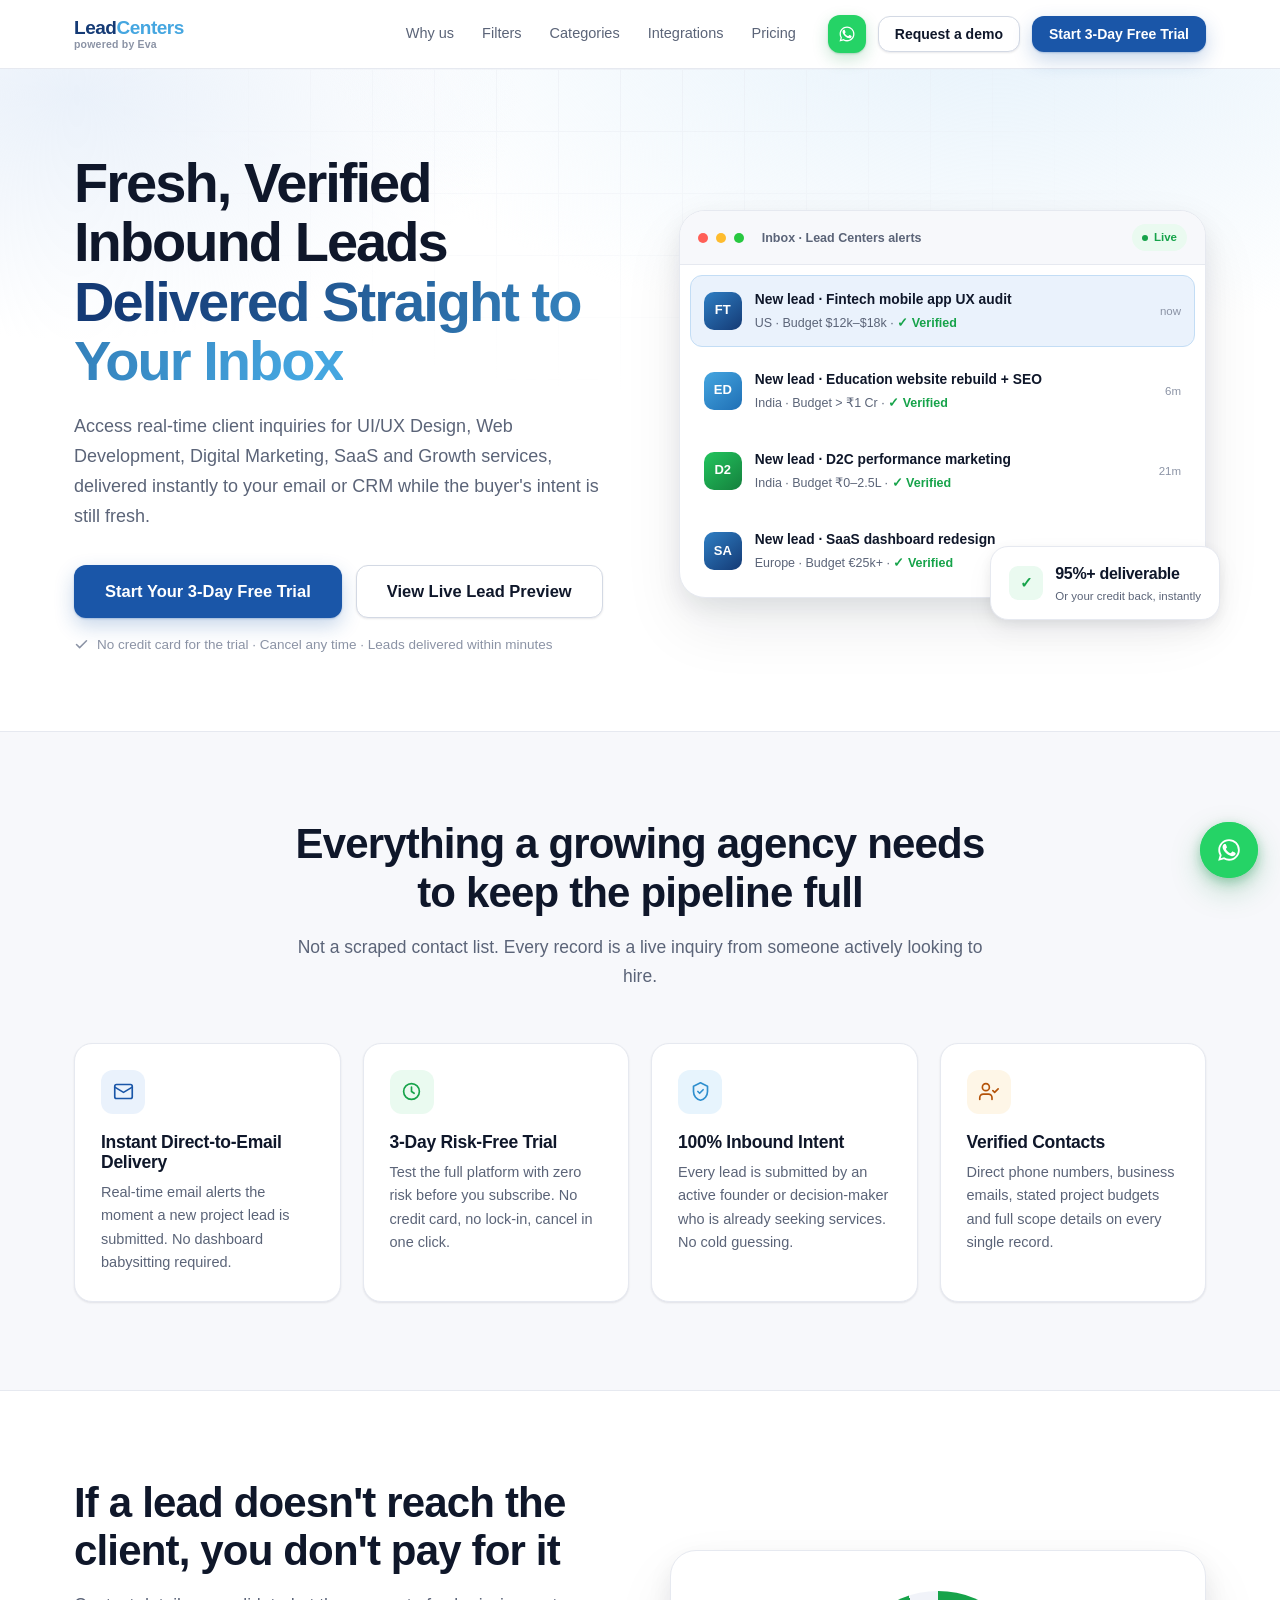
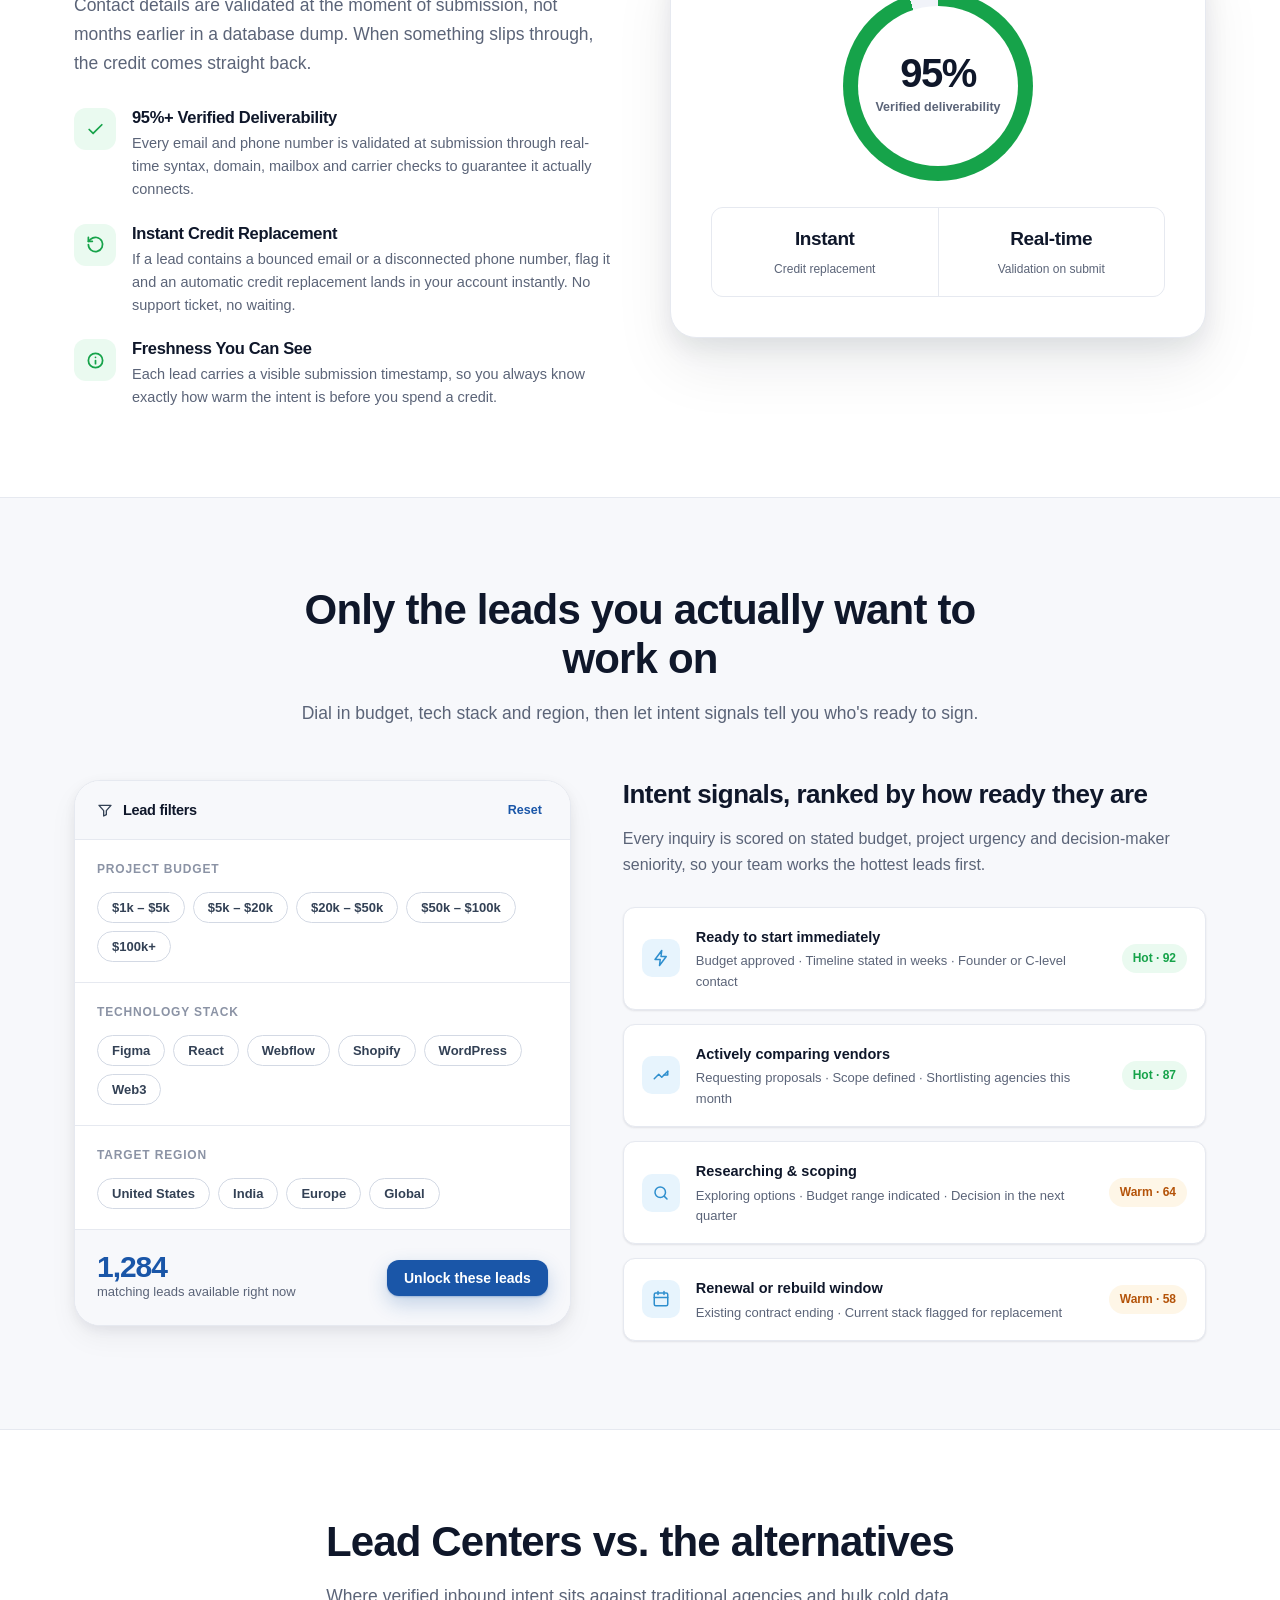
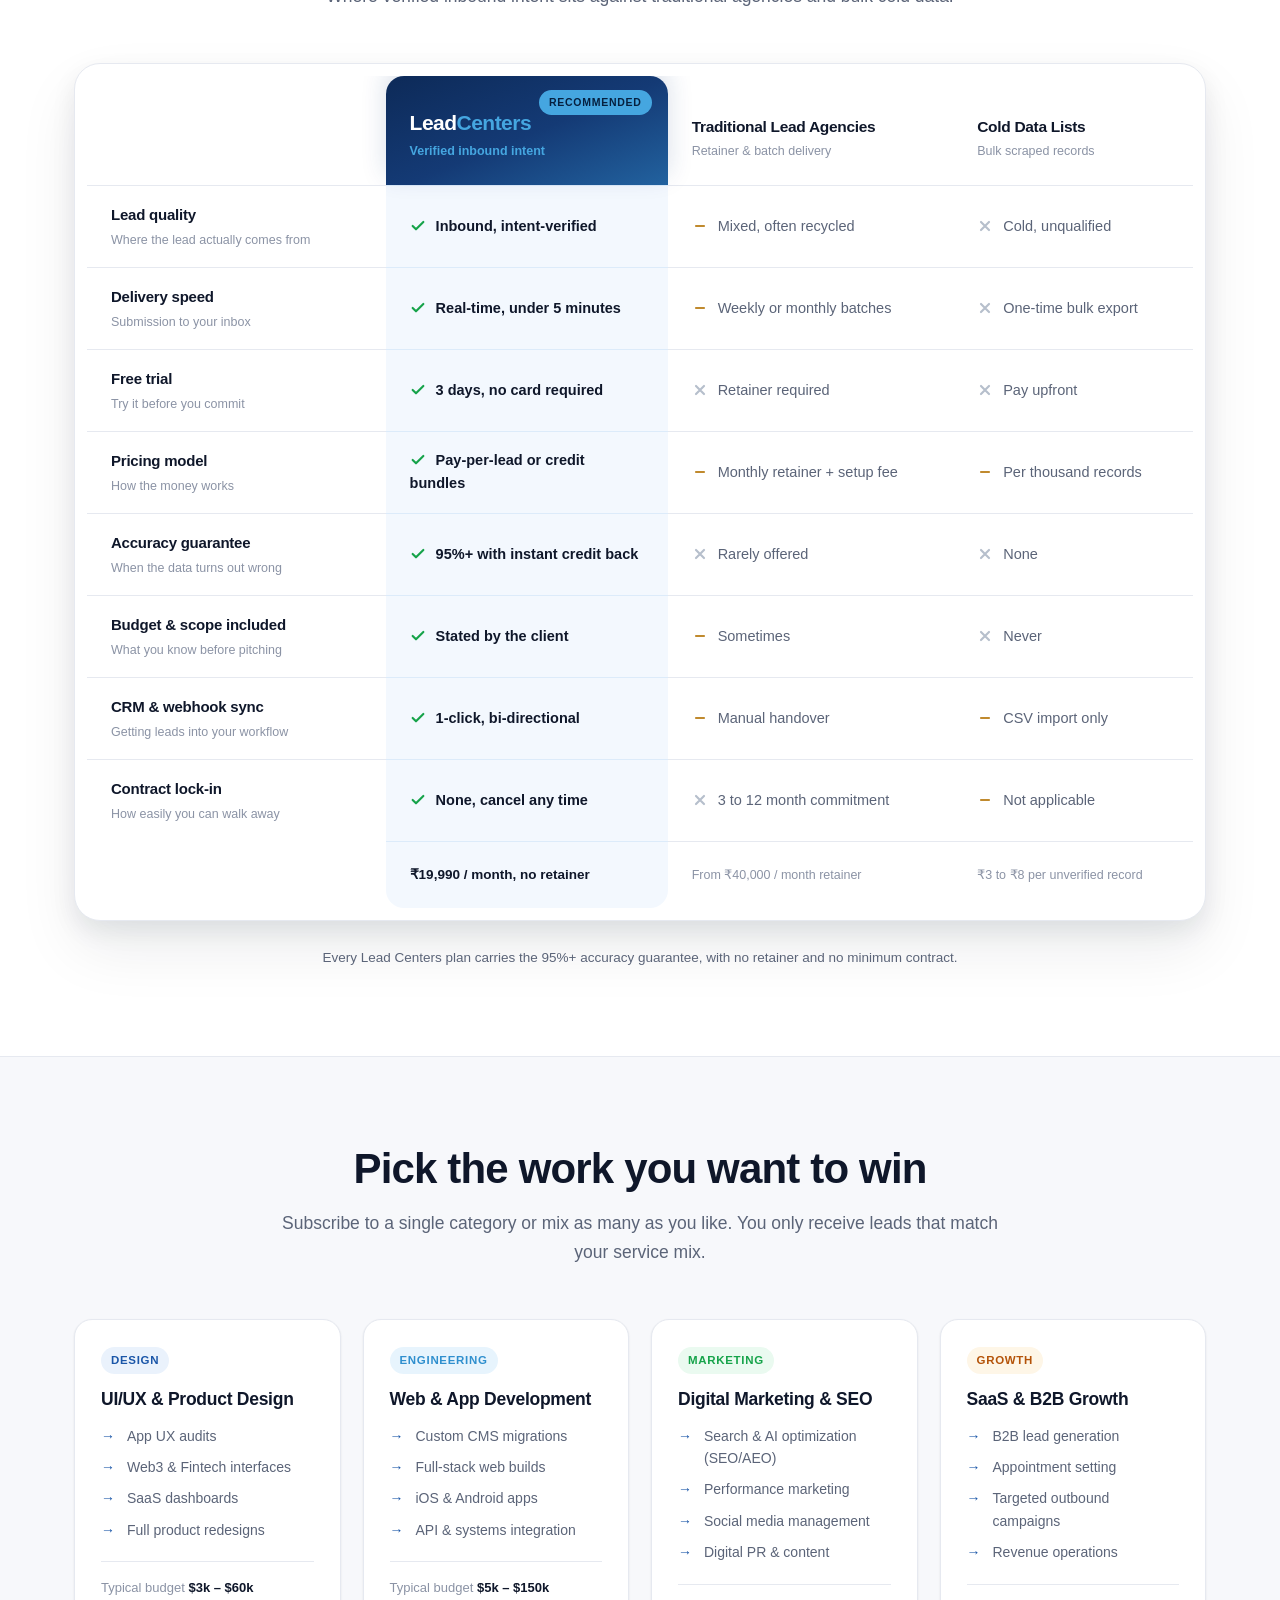
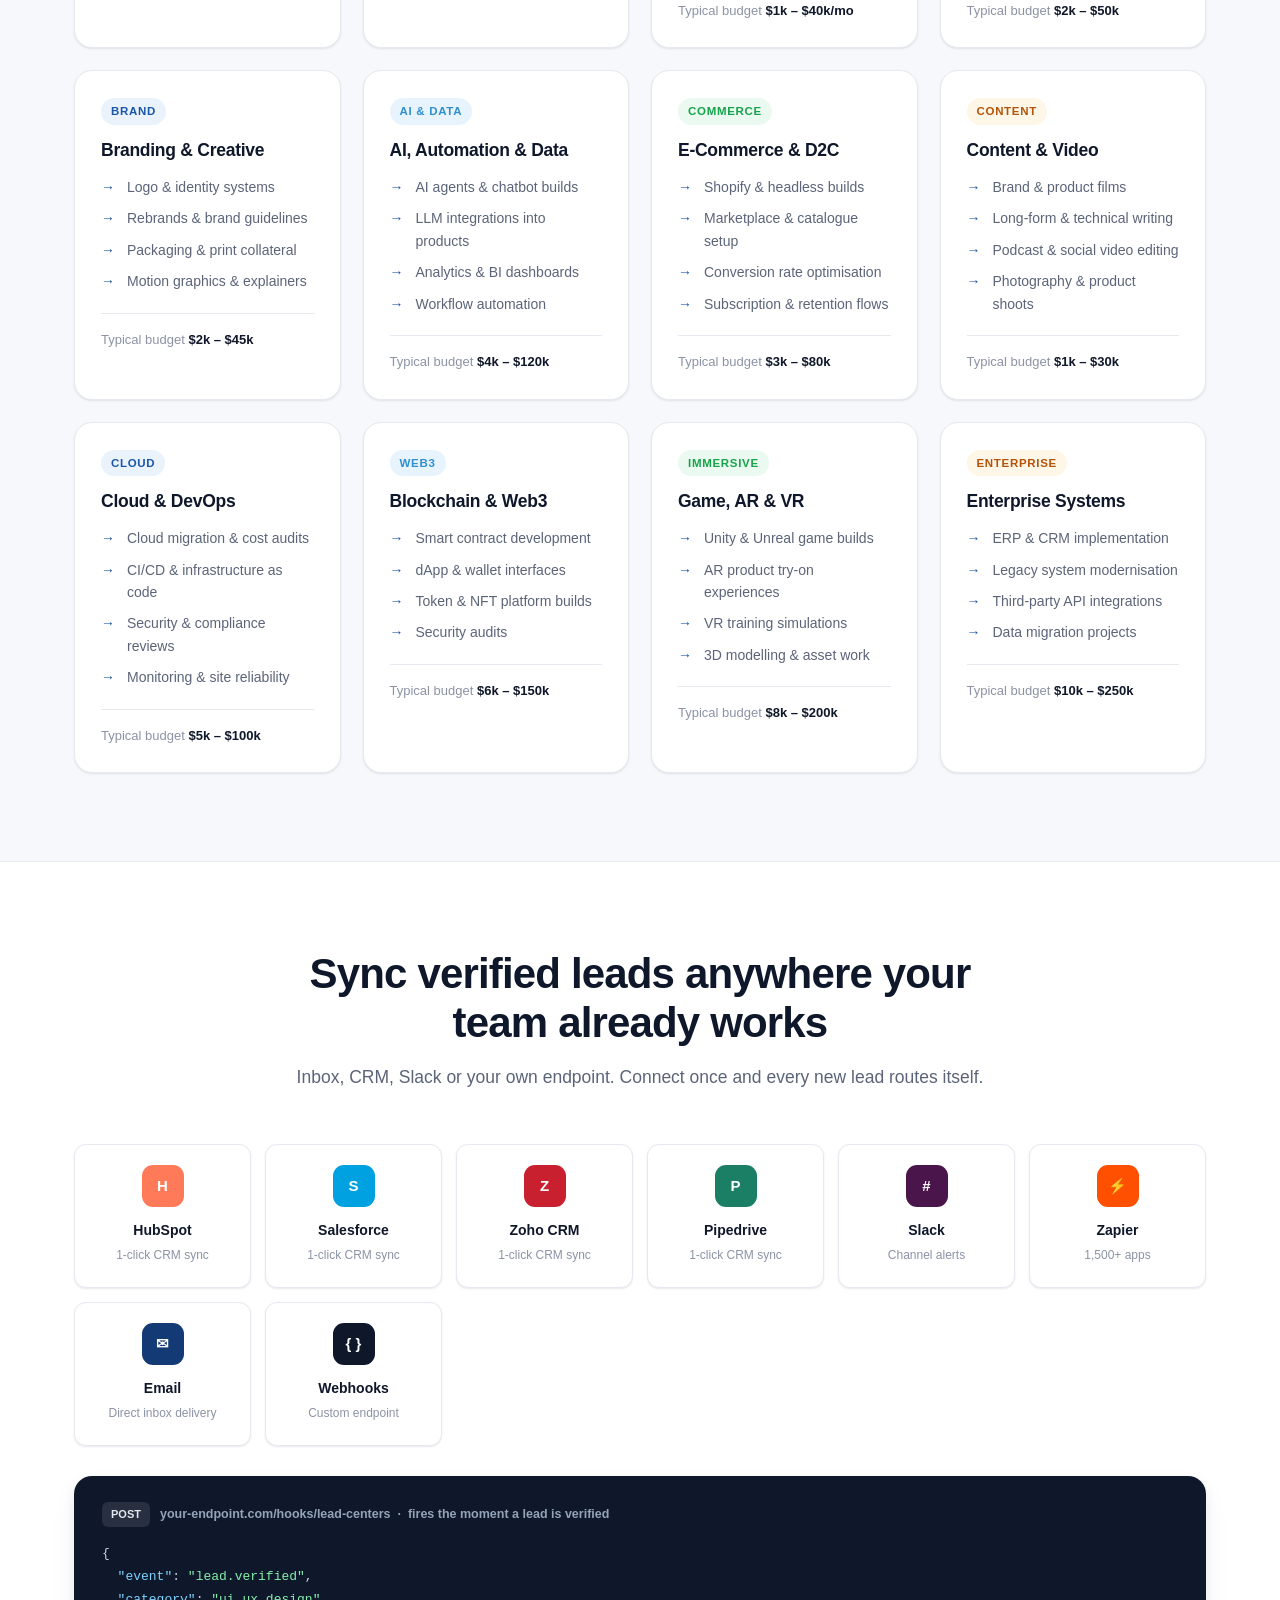
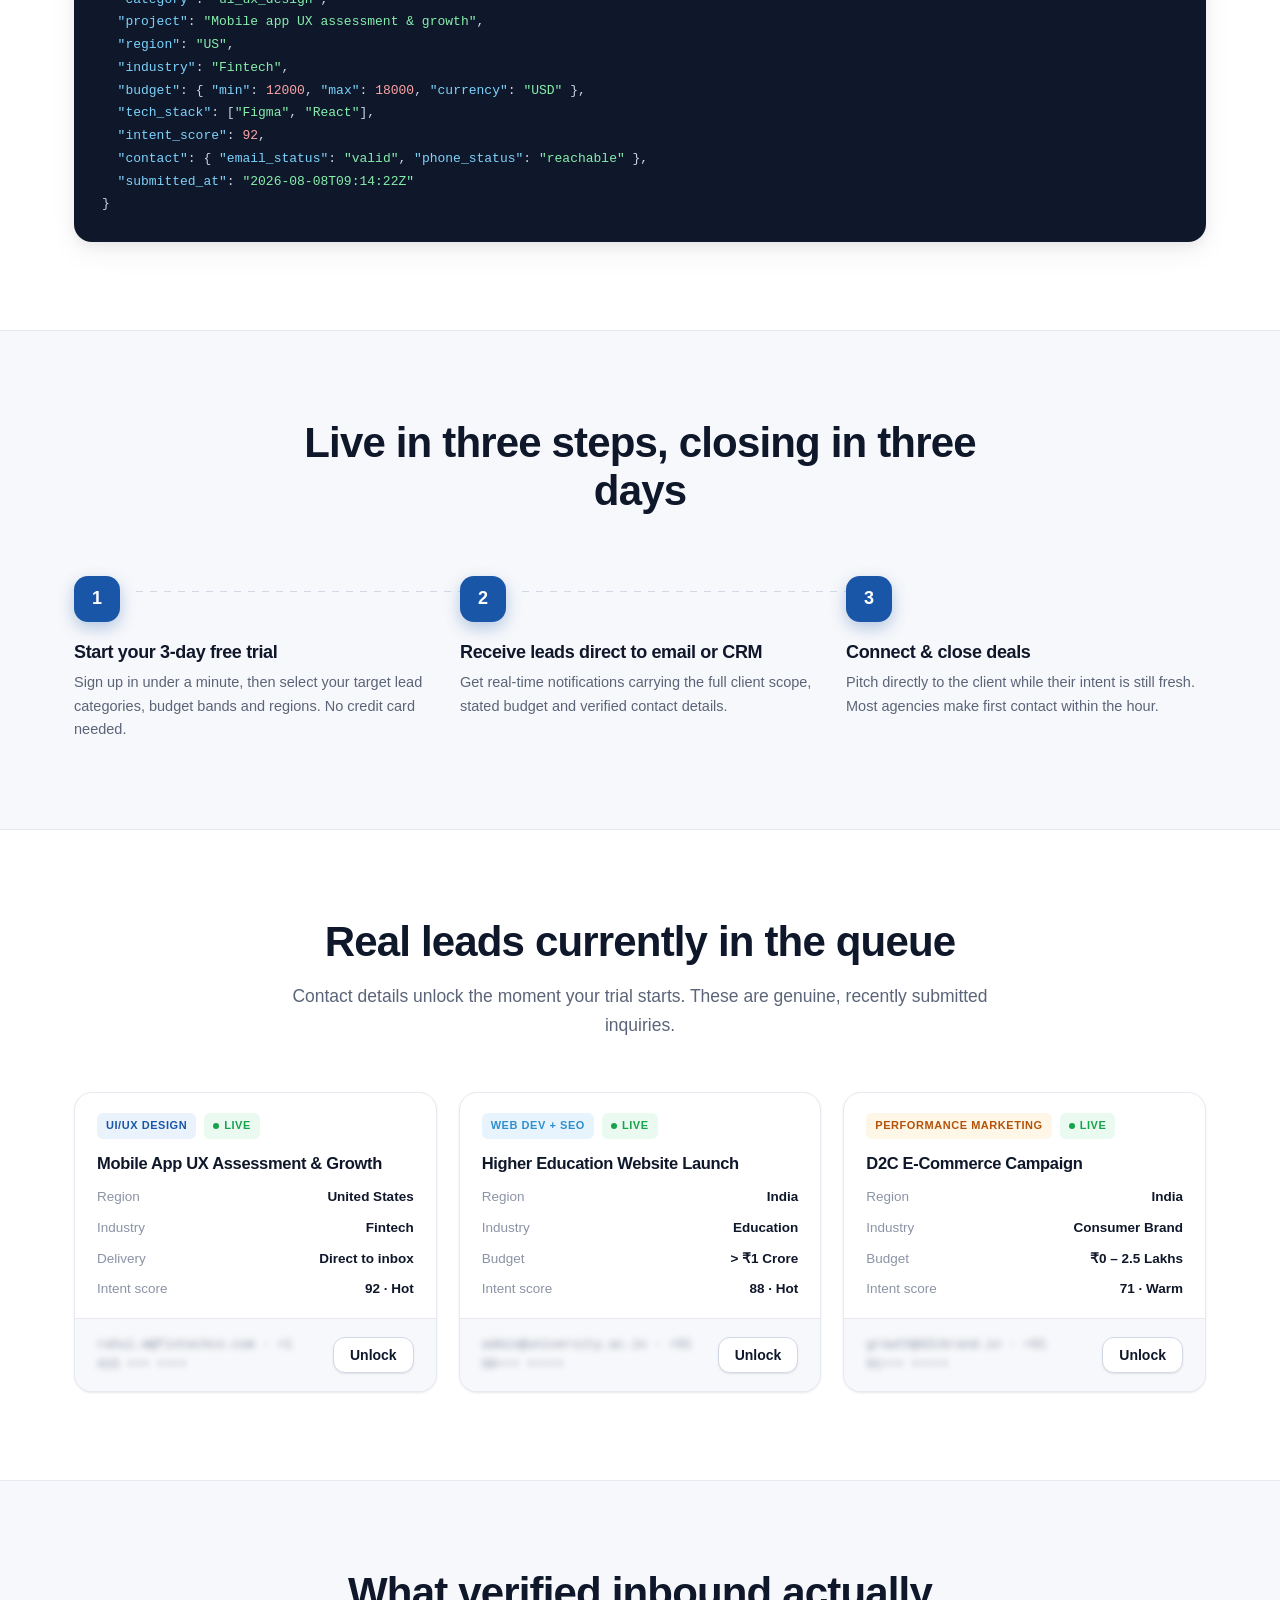
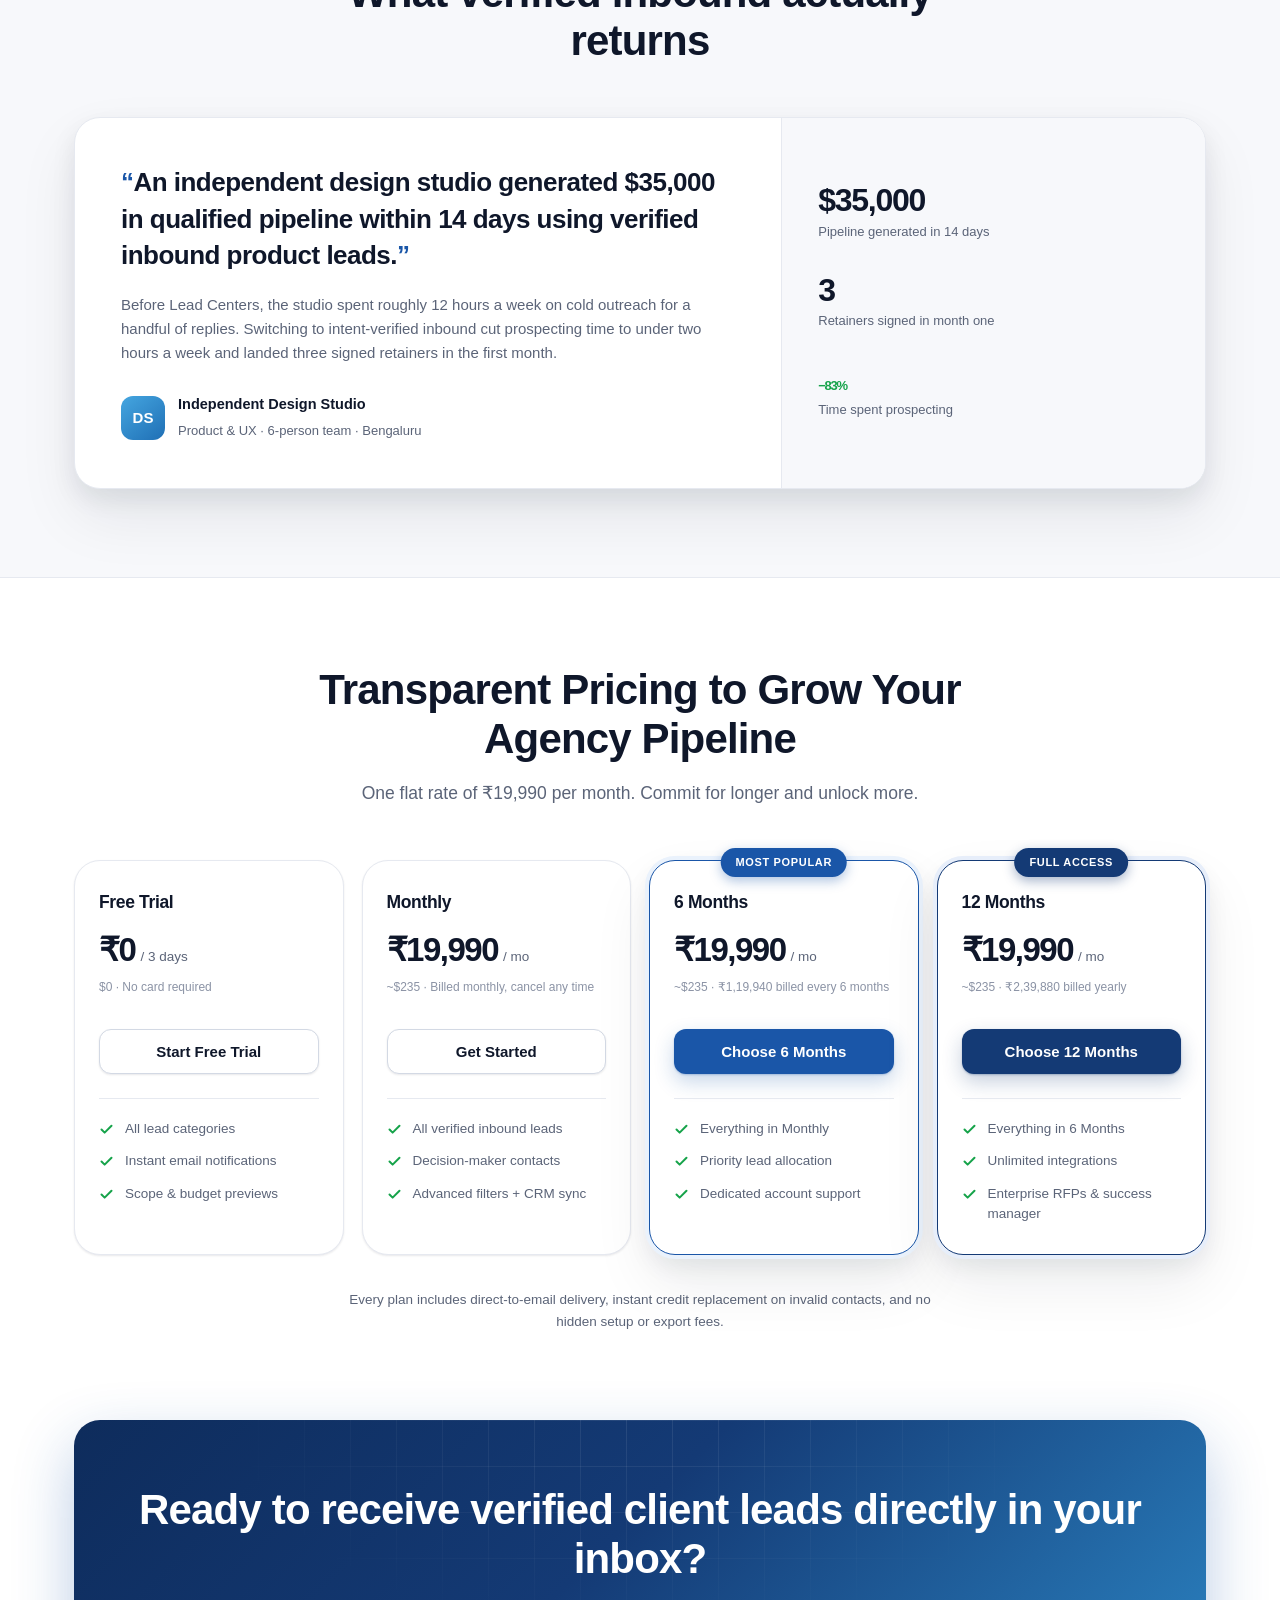
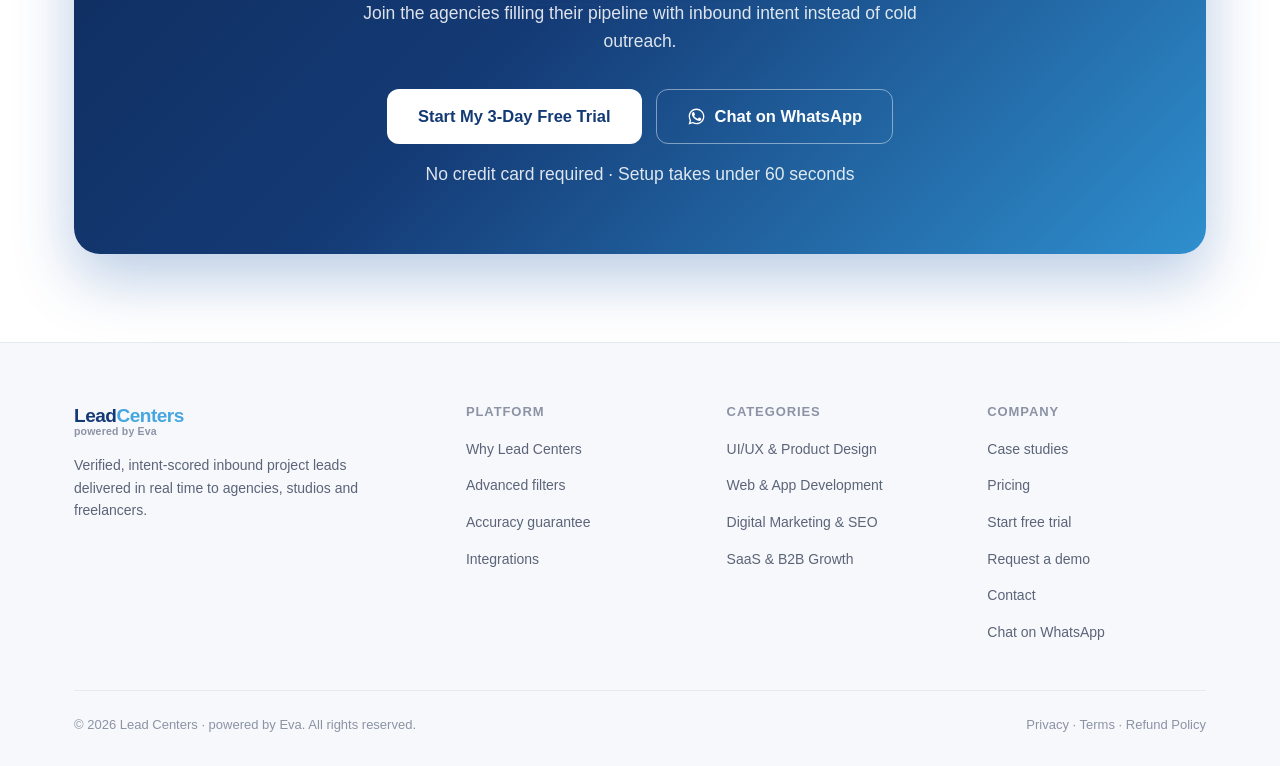
==== index.html @ 136128c5 "Fix demo page links on file://, add WhatsApp to the nav Broken demo link - Links pointed at the fold" ====
<!DOCTYPE html>
<html lang="en">
<head>
<meta charset="utf-8">
<meta name="viewport" content="width=device-width, initial-scale=1">
<title>Lead Centers | Fresh, Verified Inbound Project Leads Delivered to Your Inbox</title>
<meta name="description" content="Real-time client inquiries for UI/UX Design, Web Development, Digital Marketing, SaaS and Growth services, verified and delivered instantly to your email or CRM. Start a 3-day free trial.">
<meta name="theme-color" content="#143a75">

<!-- Open Graph -->
<meta property="og:type" content="website">
<meta property="og:title" content="Lead Centers | Verified Inbound Project Leads">
<meta property="og:description" content="Real-time, intent-verified client inquiries delivered straight to your inbox or CRM. 3-day free trial, no commitment.">

<link rel="icon" type="image/svg+xml" href="assets/img/favicon.svg">

<!-- Stylesheets: load order matters, responsive must come last -->
<link rel="stylesheet" href="assets/css/base.css">
<link rel="stylesheet" href="assets/css/layout.css">
<link rel="stylesheet" href="assets/css/components.css">
<link rel="stylesheet" href="assets/css/responsive.css">
</head>
<body>

<!-- ══════════════════════════════════════ HEADER ══════════════════════════ -->
<header class="site-head">
  <div class="wrap">
    <div class="site-head__inner" id="headInner">
      <a href="#top" class="brand" aria-label="Lead Centers home">
        <span class="brand__word">
          <b>Lead<em>Centers</em></b>
          <small>powered by Eva</small>
        </span>
      </a>

      <nav class="nav" aria-label="Primary">
        <a href="#benefits">Why us</a>
        <a href="#filters">Filters</a>
        <a href="#categories">Categories</a>
        <a href="#integrations">Integrations</a>
        <a href="#pricing">Pricing</a>
      </nav>

      <div class="head-cta">
        <a href="https://wa.me/917018761328?text=Hi%20Lead%20Centers%2C%20I%27d%20like%20to%20know%20more%20about%20your%20inbound%20project%20leads." target="_blank" rel="noopener"
           class="btn btn--wa btn--sm" aria-label="Chat with Lead Centers on WhatsApp" title="Chat on WhatsApp"><svg width="18" height="18" viewBox="0 0 24 24" fill="currentColor" aria-hidden="true"><path d="M17.47 14.38c-.3-.15-1.75-.86-2.02-.96-.27-.1-.47-.15-.67.15-.2.3-.77.96-.94 1.16-.17.2-.35.22-.64.08-.3-.15-1.25-.46-2.38-1.47-.88-.78-1.47-1.75-1.64-2.05-.17-.3-.02-.46.13-.6.13-.13.3-.35.45-.52.15-.17.2-.3.3-.5.1-.2.05-.37-.02-.52-.08-.15-.67-1.6-.92-2.2-.24-.58-.49-.5-.67-.51h-.57c-.2 0-.52.07-.79.37-.27.3-1.04 1.02-1.04 2.48s1.06 2.88 1.21 3.08c.15.2 2.1 3.2 5.08 4.49.71.3 1.26.49 1.69.63.71.22 1.36.19 1.87.12.57-.09 1.75-.72 2-1.41.25-.7.25-1.29.17-1.41-.07-.13-.27-.2-.57-.35z"/><path d="M12.04 2C6.58 2 2.13 6.45 2.13 11.91c0 1.75.46 3.45 1.32 4.95L2 22l5.25-1.38a9.86 9.86 0 0 0 4.79 1.22h.01c5.46 0 9.91-4.45 9.91-9.91 0-2.65-1.03-5.14-2.9-7.01A9.82 9.82 0 0 0 12.04 2zm0 18.13h-.01a8.2 8.2 0 0 1-4.18-1.15l-.3-.18-3.12.82.83-3.04-.2-.31a8.19 8.19 0 0 1-1.26-4.36c0-4.54 3.7-8.23 8.24-8.23a8.18 8.18 0 0 1 5.82 2.42 8.18 8.18 0 0 1 2.41 5.82c0 4.54-3.69 8.21-8.23 8.21z"/></svg><span>Chat on WhatsApp</span></a>
        <a href="demo/index.html" class="btn btn--ghost btn--sm">Request a demo</a>
        <a href="#pricing" class="btn btn--primary btn--sm">Start 3-Day Free Trial</a>
      </div>

      <button class="burger" id="burger" aria-label="Toggle menu" aria-expanded="false"><span></span></button>
    </div>
  </div>

  <div class="nav-drop" id="navDrop">
    <div class="wrap" style="padding-inline:0">
      <a href="#benefits">Why us</a>
      <a href="#filters">Filters</a>
      <a href="#categories">Categories</a>
      <a href="#integrations">Integrations</a>
      <a href="#pricing">Pricing</a>
      <a href="#preview">Live lead preview</a>
      <a href="demo/index.html">Request a demo</a>
      <a href="https://wa.me/917018761328?text=Hi%20Lead%20Centers%2C%20I%27d%20like%20to%20know%20more%20about%20your%20inbound%20project%20leads." target="_blank" rel="noopener"
         class="btn btn--wa btn--block" aria-label="Chat with Lead Centers on WhatsApp" title="Chat on WhatsApp"><svg width="18" height="18" viewBox="0 0 24 24" fill="currentColor" aria-hidden="true"><path d="M17.47 14.38c-.3-.15-1.75-.86-2.02-.96-.27-.1-.47-.15-.67.15-.2.3-.77.96-.94 1.16-.17.2-.35.22-.64.08-.3-.15-1.25-.46-2.38-1.47-.88-.78-1.47-1.75-1.64-2.05-.17-.3-.02-.46.13-.6.13-.13.3-.35.45-.52.15-.17.2-.3.3-.5.1-.2.05-.37-.02-.52-.08-.15-.67-1.6-.92-2.2-.24-.58-.49-.5-.67-.51h-.57c-.2 0-.52.07-.79.37-.27.3-1.04 1.02-1.04 2.48s1.06 2.88 1.21 3.08c.15.2 2.1 3.2 5.08 4.49.71.3 1.26.49 1.69.63.71.22 1.36.19 1.87.12.57-.09 1.75-.72 2-1.41.25-.7.25-1.29.17-1.41-.07-.13-.27-.2-.57-.35z"/><path d="M12.04 2C6.58 2 2.13 6.45 2.13 11.91c0 1.75.46 3.45 1.32 4.95L2 22l5.25-1.38a9.86 9.86 0 0 0 4.79 1.22h.01c5.46 0 9.91-4.45 9.91-9.91 0-2.65-1.03-5.14-2.9-7.01A9.82 9.82 0 0 0 12.04 2zm0 18.13h-.01a8.2 8.2 0 0 1-4.18-1.15l-.3-.18-3.12.82.83-3.04-.2-.31a8.19 8.19 0 0 1-1.26-4.36c0-4.54 3.7-8.23 8.24-8.23a8.18 8.18 0 0 1 5.82 2.42 8.18 8.18 0 0 1 2.41 5.82c0 4.54-3.69 8.21-8.23 8.21z"/></svg><span>Chat on WhatsApp</span></a>
      <a href="#pricing" class="btn btn--primary btn--block">Start 3-Day Free Trial</a>
    </div>
  </div>
</header>

<!-- ══════════════════════════════════════ 1. HERO ═════════════════════════ -->
<section class="hero" id="top">
  <div class="wrap">
    <div class="hero__grid">

      <div class="hero__copy">
        <h1>Fresh, Verified Inbound Leads <span class="accent">Delivered Straight to Your Inbox</span></h1>

        <p class="hero__sub">
          Access real-time client inquiries for UI/UX Design, Web Development, Digital Marketing,
          SaaS and Growth services, delivered instantly to your email or CRM while the buyer's
          intent is still fresh.
        </p>

        <div class="hero__cta">
          <a href="#pricing" class="btn btn--primary btn--lg">Start Your 3-Day Free Trial</a>
          <a href="#preview" class="btn btn--ghost btn--lg">View Live Lead Preview</a>
        </div>

        <p class="hero__note">
          <svg width="15" height="15" viewBox="0 0 24 24" fill="none" stroke="currentColor" stroke-width="2.4" stroke-linecap="round" stroke-linejoin="round"><polyline points="20 6 9 17 4 12"/></svg>
          No credit card for the trial · Cancel any time · Leads delivered within minutes
        </p>

      </div>

      <div class="hero__visual">
        <div class="inbox">
          <div class="inbox__bar">
            <span class="dot dot--r"></span><span class="dot dot--y"></span><span class="dot dot--g"></span>
            <span class="inbox__title">Inbox · Lead Centers alerts</span>
            <span class="inbox__live"><span class="blip"></span> Live</span>
          </div>
          <div class="inbox__list">
            <div class="mailrow mailrow--new">
              <div class="avatar">FT</div>
              <div>
                <div class="mailrow__t">New lead · Fintech mobile app UX audit</div>
                <div class="mailrow__m">US · Budget $12k–$18k · <span class="tick">✓ Verified</span></div>
              </div>
              <div class="mailrow__time">now</div>
            </div>
            <div class="mailrow">
              <div class="avatar avatar--v">ED</div>
              <div>
                <div class="mailrow__t">New lead · Education website rebuild + SEO</div>
                <div class="mailrow__m">India · Budget &gt; ₹1 Cr · <span class="tick">✓ Verified</span></div>
              </div>
              <div class="mailrow__time">6m</div>
            </div>
            <div class="mailrow">
              <div class="avatar avatar--g">D2</div>
              <div>
                <div class="mailrow__t">New lead · D2C performance marketing</div>
                <div class="mailrow__m">India · Budget ₹0–2.5L · <span class="tick">✓ Verified</span></div>
              </div>
              <div class="mailrow__time">21m</div>
            </div>
            <div class="mailrow">
              <div class="avatar">SA</div>
              <div>
                <div class="mailrow__t">New lead · SaaS dashboard redesign</div>
                <div class="mailrow__m">Europe · Budget €25k+ · <span class="tick">✓ Verified</span></div>
              </div>
              <div class="mailrow__time">48m</div>
            </div>
          </div>
        </div>

        <div class="floatcard">
          <div class="floatcard__icon">✓</div>
          <div>
            <div class="floatcard__n">95%+ deliverable</div>
            <div class="floatcard__l">Or your credit back, instantly</div>
          </div>
        </div>
      </div>

    </div>
  </div>
</section>

<!-- ══════════════════════════════ 2. KEY BENEFITS ═════════════════════════ -->
<section id="benefits" class="section--tint section--edge">
  <div class="wrap">
    <div class="head reveal">
      <h2 class="h2">Everything a growing agency needs to keep the pipeline full</h2>
      <p class="lede">Not a scraped contact list. Every record is a live inquiry from someone actively looking to hire.</p>
    </div>

    <div class="grid grid-4">
      <article class="card reveal">
        <div class="card__icon">
          <svg width="21" height="21" viewBox="0 0 24 24" fill="none" stroke="currentColor" stroke-width="1.9" stroke-linecap="round" stroke-linejoin="round"><rect x="2" y="4" width="20" height="16" rx="2"/><path d="m2 7 10 6 10-6"/></svg>
        </div>
        <h3>Instant Direct-to-Email Delivery</h3>
        <p>Real-time email alerts the moment a new project lead is submitted. No dashboard babysitting required.</p>
      </article>

      <article class="card reveal">
        <div class="card__icon card__icon--g">
          <svg width="21" height="21" viewBox="0 0 24 24" fill="none" stroke="currentColor" stroke-width="1.9" stroke-linecap="round" stroke-linejoin="round"><circle cx="12" cy="12" r="9"/><path d="M12 7v5l3 2"/></svg>
        </div>
        <h3>3-Day Risk-Free Trial</h3>
        <p>Test the full platform with zero risk before you subscribe. No credit card, no lock-in, cancel in one click.</p>
      </article>

      <article class="card reveal">
        <div class="card__icon card__icon--v">
          <svg width="21" height="21" viewBox="0 0 24 24" fill="none" stroke="currentColor" stroke-width="1.9" stroke-linecap="round" stroke-linejoin="round"><path d="M12 2 4 6v6c0 5 3.4 9.2 8 10 4.6-.8 8-5 8-10V6Z"/><path d="m9 12 2 2 4-4"/></svg>
        </div>
        <h3>100% Inbound Intent</h3>
        <p>Every lead is submitted by an active founder or decision-maker who is already seeking services. No cold guessing.</p>
      </article>

      <article class="card reveal">
        <div class="card__icon card__icon--a">
          <svg width="21" height="21" viewBox="0 0 24 24" fill="none" stroke="currentColor" stroke-width="1.9" stroke-linecap="round" stroke-linejoin="round"><path d="M16 21v-2a4 4 0 0 0-4-4H6a4 4 0 0 0-4 4v2"/><circle cx="9" cy="7" r="4"/><path d="m17 11 2 2 4-4"/></svg>
        </div>
        <h3>Verified Contacts</h3>
        <p>Direct phone numbers, business emails, stated project budgets and full scope details on every single record.</p>
      </article>
    </div>
  </div>
</section>

<!-- ═══════════════════ 3. ACCURACY GUARANTEE & REPLACEMENT ════════════════ -->
<section id="guarantee">
  <div class="wrap">
    <div class="guarantee">
      <div class="reveal">
        <h2 class="h2">If a lead doesn't reach the client, you don't pay for it</h2>
        <p class="lede">
          Contact details are validated at the moment of submission, not months earlier in a
          database dump. When something slips through, the credit comes straight back.
        </p>

        <div class="guarantee__list">
          <div class="gitem">
            <div class="gitem__badge">
              <svg width="19" height="19" viewBox="0 0 24 24" fill="none" stroke="currentColor" stroke-width="2.2" stroke-linecap="round" stroke-linejoin="round"><polyline points="20 6 9 17 4 12"/></svg>
            </div>
            <div>
              <h4>95%+ Verified Deliverability</h4>
              <p>Every email and phone number is validated at submission through real-time syntax, domain, mailbox and carrier checks to guarantee it actually connects.</p>
            </div>
          </div>

          <div class="gitem">
            <div class="gitem__badge">
              <svg width="19" height="19" viewBox="0 0 24 24" fill="none" stroke="currentColor" stroke-width="2.2" stroke-linecap="round" stroke-linejoin="round"><path d="M3 12a9 9 0 1 0 3-6.7L3 8"/><path d="M3 3v5h5"/></svg>
            </div>
            <div>
              <h4>Instant Credit Replacement</h4>
              <p>If a lead contains a bounced email or a disconnected phone number, flag it and an automatic credit replacement lands in your account instantly. No support ticket, no waiting.</p>
            </div>
          </div>

          <div class="gitem">
            <div class="gitem__badge">
              <svg width="19" height="19" viewBox="0 0 24 24" fill="none" stroke="currentColor" stroke-width="2.2" stroke-linecap="round" stroke-linejoin="round"><circle cx="12" cy="12" r="9"/><path d="M12 16v-4M12 8h.01"/></svg>
            </div>
            <div>
              <h4>Freshness You Can See</h4>
              <p>Each lead carries a visible submission timestamp, so you always know exactly how warm the intent is before you spend a credit.</p>
            </div>
          </div>
        </div>
      </div>

      <div class="dial reveal">
        <div class="dial__ring">
          <div class="dial__val"><b>95%</b><span>Verified deliverability</span></div>
        </div>
        <div class="dial__foot">
          <div class="dial__cell"><b>Instant</b><span>Credit replacement</span></div>
          <div class="dial__cell"><b>Real-time</b><span>Validation on submit</span></div>
        </div>
      </div>
    </div>
  </div>
</section>

<!-- ═══════════════ 4. ADVANCED FILTERING & INTENT DATA ════════════════════ -->
<section id="filters" class="section--tint section--edge">
  <div class="wrap">
    <div class="head reveal">
      <h2 class="h2">Only the leads you actually want to work on</h2>
      <p class="lede">Dial in budget, tech stack and region, then let intent signals tell you who's ready to sign.</p>
    </div>

    <div class="filters">
      <!-- Interactive filter panel -->
      <div class="fpanel reveal">
        <div class="fpanel__head">
          <svg width="16" height="16" viewBox="0 0 24 24" fill="none" stroke="currentColor" stroke-width="2" stroke-linecap="round" stroke-linejoin="round"><path d="M3 5h18l-7 8v6l-4 2v-8Z"/></svg>
          <h4>Lead filters</h4>
          <button class="fpanel__reset" id="fReset" type="button">Reset</button>
        </div>

        <div class="fgroup">
          <div class="fgroup__label"><span>Project budget</span></div>
          <div class="chips" data-group="budget">
            <button class="chip" type="button" aria-pressed="false" data-w="34">$1k – $5k</button>
            <button class="chip" type="button" aria-pressed="false" data-w="28">$5k – $20k</button>
            <button class="chip" type="button" aria-pressed="false" data-w="19">$20k – $50k</button>
            <button class="chip" type="button" aria-pressed="false" data-w="11">$50k – $100k</button>
            <button class="chip" type="button" aria-pressed="false" data-w="8">$100k+</button>
          </div>
        </div>

        <div class="fgroup">
          <div class="fgroup__label"><span>Technology stack</span></div>
          <div class="chips" data-group="tech">
            <button class="chip" type="button" aria-pressed="false" data-w="26">Figma</button>
            <button class="chip" type="button" aria-pressed="false" data-w="31">React</button>
            <button class="chip" type="button" aria-pressed="false" data-w="18">Webflow</button>
            <button class="chip" type="button" aria-pressed="false" data-w="22">Shopify</button>
            <button class="chip" type="button" aria-pressed="false" data-w="14">WordPress</button>
            <button class="chip" type="button" aria-pressed="false" data-w="9">Web3</button>
          </div>
        </div>

        <div class="fgroup">
          <div class="fgroup__label"><span>Target region</span></div>
          <div class="chips" data-group="region">
            <button class="chip" type="button" aria-pressed="false" data-w="38">United States</button>
            <button class="chip" type="button" aria-pressed="false" data-w="33">India</button>
            <button class="chip" type="button" aria-pressed="false" data-w="24">Europe</button>
            <button class="chip" type="button" aria-pressed="false" data-w="42">Global</button>
          </div>
        </div>

        <div class="fresult">
          <div>
            <div class="fresult__n" id="fCount">1,284</div>
            <div class="fresult__l" id="fLabel">matching leads available right now</div>
          </div>
          <a href="#pricing" class="btn btn--primary btn--sm">Unlock these leads</a>
        </div>
      </div>

      <!-- Intent signals -->
      <div class="reveal">
        <h3 class="h3">Intent signals, ranked by how ready they are</h3>
        <p class="lede" style="font-size:16px">
          Every inquiry is scored on stated budget, project urgency and decision-maker seniority,
          so your team works the hottest leads first.
        </p>

        <div class="intent-list">
          <div class="intent">
            <div class="intent__ic">
              <svg width="18" height="18" viewBox="0 0 24 24" fill="none" stroke="currentColor" stroke-width="2" stroke-linecap="round" stroke-linejoin="round"><path d="M13 2 4 14h7l-1 8 9-12h-7Z"/></svg>
            </div>
            <div>
              <b>Ready to start immediately</b>
              <p>Budget approved · Timeline stated in weeks · Founder or C-level contact</p>
            </div>
            <span class="score">Hot · 92</span>
          </div>

          <div class="intent">
            <div class="intent__ic">
              <svg width="18" height="18" viewBox="0 0 24 24" fill="none" stroke="currentColor" stroke-width="2" stroke-linecap="round" stroke-linejoin="round"><path d="M3 17l6-6 4 4 8-8"/><path d="M21 7v5h-5"/></svg>
            </div>
            <div>
              <b>Actively comparing vendors</b>
              <p>Requesting proposals · Scope defined · Shortlisting agencies this month</p>
            </div>
            <span class="score">Hot · 87</span>
          </div>

          <div class="intent">
            <div class="intent__ic">
              <svg width="18" height="18" viewBox="0 0 24 24" fill="none" stroke="currentColor" stroke-width="2" stroke-linecap="round" stroke-linejoin="round"><circle cx="11" cy="11" r="7"/><path d="m20 20-3.5-3.5"/></svg>
            </div>
            <div>
              <b>Researching &amp; scoping</b>
              <p>Exploring options · Budget range indicated · Decision in the next quarter</p>
            </div>
            <span class="score score--warm">Warm · 64</span>
          </div>

          <div class="intent">
            <div class="intent__ic">
              <svg width="18" height="18" viewBox="0 0 24 24" fill="none" stroke="currentColor" stroke-width="2" stroke-linecap="round" stroke-linejoin="round"><rect x="3" y="4" width="18" height="17" rx="2"/><path d="M8 2v4M16 2v4M3 10h18"/></svg>
            </div>
            <div>
              <b>Renewal or rebuild window</b>
              <p>Existing contract ending · Current stack flagged for replacement</p>
            </div>
            <span class="score score--warm">Warm · 58</span>
          </div>
        </div>
      </div>
    </div>
  </div>
</section>

<!-- ══════════════════════════ 5. COMPARISON ══════════════════════════════ -->
<section id="compare">
  <!-- icon sprite -->
  <svg width="0" height="0" style="position:absolute" aria-hidden="true" focusable="false">
    <symbol id="i-check" viewBox="0 0 24 24"><path d="M20 6 9 17l-5-5" fill="none" stroke="currentColor" stroke-width="3.2" stroke-linecap="round" stroke-linejoin="round"/></symbol>
    <symbol id="i-x" viewBox="0 0 24 24"><path d="M18 6 6 18M6 6l12 12" fill="none" stroke="currentColor" stroke-width="3.2" stroke-linecap="round"/></symbol>
    <symbol id="i-mid" viewBox="0 0 24 24"><path d="M6 12h12" fill="none" stroke="currentColor" stroke-width="3.2" stroke-linecap="round"/></symbol>
  </svg>

  <div class="wrap">
    <div class="head reveal">
      <h2 class="h2">Lead Centers vs. the alternatives</h2>
      <p class="lede">Where verified inbound intent sits against traditional agencies and bulk cold data.</p>
    </div>

    <div class="vs reveal">
      <div class="vs__scroll">
        <table class="vs__table">
          <caption class="sr-only">Feature comparison between Lead Centers, traditional lead agencies and cold data lists</caption>
          <colgroup>
            <col class="c-feat"><col class="c-us"><col><col>
          </colgroup>

          <thead>
            <tr>
              <th scope="col" class="vs__corner"><span class="sr-only">Feature</span></th>

              <th scope="col" class="vs__us vs__us--cap">
                <span class="vs__ribbon">Recommended</span>
                <span class="vs__name">Lead<em>Centers</em></span>
                <span class="vs__kind">Verified inbound intent</span>
              </th>

              <th scope="col" class="vs__alt">
                <span class="vs__name">Traditional Lead Agencies</span>
                <span class="vs__kind">Retainer &amp; batch delivery</span>
              </th>

              <th scope="col" class="vs__alt">
                <span class="vs__name">Cold Data Lists</span>
                <span class="vs__kind">Bulk scraped records</span>
              </th>
            </tr>
          </thead>

          <tbody>
            <tr>
              <th scope="row"><b>Lead quality</b><span>Where the lead actually comes from</span></th>
              <td class="vs__us"><svg class="ic ic--yes"><use href="#i-check"/></svg>Inbound, intent-verified</td>
              <td><svg class="ic ic--mid"><use href="#i-mid"/></svg>Mixed, often recycled</td>
              <td><svg class="ic ic--no"><use href="#i-x"/></svg>Cold, unqualified</td>
            </tr>

            <tr>
              <th scope="row"><b>Delivery speed</b><span>Submission to your inbox</span></th>
              <td class="vs__us"><svg class="ic ic--yes"><use href="#i-check"/></svg>Real-time, under 5 minutes</td>
              <td><svg class="ic ic--mid"><use href="#i-mid"/></svg>Weekly or monthly batches</td>
              <td><svg class="ic ic--no"><use href="#i-x"/></svg>One-time bulk export</td>
            </tr>

            <tr>
              <th scope="row"><b>Free trial</b><span>Try it before you commit</span></th>
              <td class="vs__us"><svg class="ic ic--yes"><use href="#i-check"/></svg>3 days, no card required</td>
              <td><svg class="ic ic--no"><use href="#i-x"/></svg>Retainer required</td>
              <td><svg class="ic ic--no"><use href="#i-x"/></svg>Pay upfront</td>
            </tr>

            <tr>
              <th scope="row"><b>Pricing model</b><span>How the money works</span></th>
              <td class="vs__us"><svg class="ic ic--yes"><use href="#i-check"/></svg>Pay-per-lead or credit bundles</td>
              <td><svg class="ic ic--mid"><use href="#i-mid"/></svg>Monthly retainer + setup fee</td>
              <td><svg class="ic ic--mid"><use href="#i-mid"/></svg>Per thousand records</td>
            </tr>

            <tr>
              <th scope="row"><b>Accuracy guarantee</b><span>When the data turns out wrong</span></th>
              <td class="vs__us"><svg class="ic ic--yes"><use href="#i-check"/></svg>95%+ with instant credit back</td>
              <td><svg class="ic ic--no"><use href="#i-x"/></svg>Rarely offered</td>
              <td><svg class="ic ic--no"><use href="#i-x"/></svg>None</td>
            </tr>

            <tr>
              <th scope="row"><b>Budget &amp; scope included</b><span>What you know before pitching</span></th>
              <td class="vs__us"><svg class="ic ic--yes"><use href="#i-check"/></svg>Stated by the client</td>
              <td><svg class="ic ic--mid"><use href="#i-mid"/></svg>Sometimes</td>
              <td><svg class="ic ic--no"><use href="#i-x"/></svg>Never</td>
            </tr>

            <tr>
              <th scope="row"><b>CRM &amp; webhook sync</b><span>Getting leads into your workflow</span></th>
              <td class="vs__us"><svg class="ic ic--yes"><use href="#i-check"/></svg>1-click, bi-directional</td>
              <td><svg class="ic ic--mid"><use href="#i-mid"/></svg>Manual handover</td>
              <td><svg class="ic ic--mid"><use href="#i-mid"/></svg>CSV import only</td>
            </tr>

            <tr>
              <th scope="row"><b>Contract lock-in</b><span>How easily you can walk away</span></th>
              <td class="vs__us"><svg class="ic ic--yes"><use href="#i-check"/></svg>None, cancel any time</td>
              <td><svg class="ic ic--no"><use href="#i-x"/></svg>3 to 12 month commitment</td>
              <td><svg class="ic ic--mid"><use href="#i-mid"/></svg>Not applicable</td>
            </tr>
          </tbody>

          <tfoot>
            <tr>
              <td class="vs__corner"></td>
              <td class="vs__us vs__us--foot">₹19,990 / month, no retainer</td>
              <td class="vs__altfoot">From ₹40,000 / month retainer</td>
              <td class="vs__altfoot">₹3 to ₹8 per unverified record</td>
            </tr>
          </tfoot>
        </table>
      </div>
    </div>

    <p class="vs__note reveal">Every Lead Centers plan carries the 95%+ accuracy guarantee, with no retainer and no minimum contract.</p>
  </div>
</section>

<!-- ══════════════════════════ 6. LEAD CATEGORIES ══════════════════════════ -->
<section id="categories" class="section--tint section--edge">
  <div class="wrap">
    <div class="head reveal">
      <h2 class="h2">Pick the work you want to win</h2>
      <p class="lede">Subscribe to a single category or mix as many as you like. You only receive leads that match your service mix.</p>
    </div>

    <div class="grid grid-4">
      <article class="card cat reveal">
        <span class="cat__tag cat__tag--b">Design</span>
        <h3>UI/UX &amp; Product Design</h3>
        <ul>
          <li>App UX audits</li>
          <li>Web3 &amp; Fintech interfaces</li>
          <li>SaaS dashboards</li>
          <li>Full product redesigns</li>
        </ul>
        <div class="cat__foot">Typical budget <b>$3k – $60k</b></div>
      </article>

      <article class="card cat reveal">
        <span class="cat__tag cat__tag--v">Engineering</span>
        <h3>Web &amp; App Development</h3>
        <ul>
          <li>Custom CMS migrations</li>
          <li>Full-stack web builds</li>
          <li>iOS &amp; Android apps</li>
          <li>API &amp; systems integration</li>
        </ul>
        <div class="cat__foot">Typical budget <b>$5k – $150k</b></div>
      </article>

      <article class="card cat reveal">
        <span class="cat__tag cat__tag--g">Marketing</span>
        <h3>Digital Marketing &amp; SEO</h3>
        <ul>
          <li>Search &amp; AI optimization (SEO/AEO)</li>
          <li>Performance marketing</li>
          <li>Social media management</li>
          <li>Digital PR &amp; content</li>
        </ul>
        <div class="cat__foot">Typical budget <b>$1k – $40k/mo</b></div>
      </article>

      <article class="card cat reveal">
        <span class="cat__tag cat__tag--a">Growth</span>
        <h3>SaaS &amp; B2B Growth</h3>
        <ul>
          <li>B2B lead generation</li>
          <li>Appointment setting</li>
          <li>Targeted outbound campaigns</li>
          <li>Revenue operations</li>
        </ul>
        <div class="cat__foot">Typical budget <b>$2k – $50k</b></div>
      </article>

      <article class="card cat reveal">
        <span class="cat__tag cat__tag--b">Brand</span>
        <h3>Branding &amp; Creative</h3>
        <ul>
          <li>Logo &amp; identity systems</li>
          <li>Rebrands &amp; brand guidelines</li>
          <li>Packaging &amp; print collateral</li>
          <li>Motion graphics &amp; explainers</li>
        </ul>
        <div class="cat__foot">Typical budget <b>$2k – $45k</b></div>
      </article>

      <article class="card cat reveal">
        <span class="cat__tag cat__tag--v">AI &amp; Data</span>
        <h3>AI, Automation &amp; Data</h3>
        <ul>
          <li>AI agents &amp; chatbot builds</li>
          <li>LLM integrations into products</li>
          <li>Analytics &amp; BI dashboards</li>
          <li>Workflow automation</li>
        </ul>
        <div class="cat__foot">Typical budget <b>$4k – $120k</b></div>
      </article>

      <article class="card cat reveal">
        <span class="cat__tag cat__tag--g">Commerce</span>
        <h3>E-Commerce &amp; D2C</h3>
        <ul>
          <li>Shopify &amp; headless builds</li>
          <li>Marketplace &amp; catalogue setup</li>
          <li>Conversion rate optimisation</li>
          <li>Subscription &amp; retention flows</li>
        </ul>
        <div class="cat__foot">Typical budget <b>$3k – $80k</b></div>
      </article>

      <article class="card cat reveal">
        <span class="cat__tag cat__tag--a">Content</span>
        <h3>Content &amp; Video</h3>
        <ul>
          <li>Brand &amp; product films</li>
          <li>Long-form &amp; technical writing</li>
          <li>Podcast &amp; social video editing</li>
          <li>Photography &amp; product shoots</li>
        </ul>
        <div class="cat__foot">Typical budget <b>$1k – $30k</b></div>
      </article>

      <article class="card cat reveal">
        <span class="cat__tag cat__tag--b">Cloud</span>
        <h3>Cloud &amp; DevOps</h3>
        <ul>
          <li>Cloud migration &amp; cost audits</li>
          <li>CI/CD &amp; infrastructure as code</li>
          <li>Security &amp; compliance reviews</li>
          <li>Monitoring &amp; site reliability</li>
        </ul>
        <div class="cat__foot">Typical budget <b>$5k – $100k</b></div>
      </article>

      <article class="card cat reveal">
        <span class="cat__tag cat__tag--v">Web3</span>
        <h3>Blockchain &amp; Web3</h3>
        <ul>
          <li>Smart contract development</li>
          <li>dApp &amp; wallet interfaces</li>
          <li>Token &amp; NFT platform builds</li>
          <li>Security audits</li>
        </ul>
        <div class="cat__foot">Typical budget <b>$6k – $150k</b></div>
      </article>

      <article class="card cat reveal">
        <span class="cat__tag cat__tag--g">Immersive</span>
        <h3>Game, AR &amp; VR</h3>
        <ul>
          <li>Unity &amp; Unreal game builds</li>
          <li>AR product try-on experiences</li>
          <li>VR training simulations</li>
          <li>3D modelling &amp; asset work</li>
        </ul>
        <div class="cat__foot">Typical budget <b>$8k – $200k</b></div>
      </article>

      <article class="card cat reveal">
        <span class="cat__tag cat__tag--a">Enterprise</span>
        <h3>Enterprise Systems</h3>
        <ul>
          <li>ERP &amp; CRM implementation</li>
          <li>Legacy system modernisation</li>
          <li>Third-party API integrations</li>
          <li>Data migration projects</li>
        </ul>
        <div class="cat__foot">Typical budget <b>$10k – $250k</b></div>
      </article>
    </div>
  </div>
</section>

<!-- ══════════════ 7. INTEGRATIONS & DIRECT SYNC ═══════════════════════════ -->
<section id="integrations">
  <div class="wrap">
    <div class="head reveal">
      <h2 class="h2">Sync verified leads anywhere your team already works</h2>
      <p class="lede">Inbox, CRM, Slack or your own endpoint. Connect once and every new lead routes itself.</p>
    </div>

    <div class="integr reveal">
      <div class="itile"><div class="itile__logo" style="background:#ff7a59">H</div><b>HubSpot</b><span>1-click CRM sync</span></div>
      <div class="itile"><div class="itile__logo" style="background:#00a1e0">S</div><b>Salesforce</b><span>1-click CRM sync</span></div>
      <div class="itile"><div class="itile__logo" style="background:#c8202f">Z</div><b>Zoho CRM</b><span>1-click CRM sync</span></div>
      <div class="itile"><div class="itile__logo" style="background:#1a7f64">P</div><b>Pipedrive</b><span>1-click CRM sync</span></div>
      <div class="itile"><div class="itile__logo" style="background:#4a154b">#</div><b>Slack</b><span>Channel alerts</span></div>
      <div class="itile"><div class="itile__logo" style="background:#ff4f00">⚡</div><b>Zapier</b><span>1,500+ apps</span></div>
      <div class="itile"><div class="itile__logo" style="background:#143a75">✉</div><b>Email</b><span>Direct inbox delivery</span></div>
      <div class="itile"><div class="itile__logo" style="background:#0f172a">{ }</div><b>Webhooks</b><span>Custom endpoint</span></div>
    </div>

    <div class="hook reveal">
      <div class="hook__head">
        <span class="tagx">POST</span>
        <span>your-endpoint.com/hooks/lead-centers &nbsp;·&nbsp; fires the moment a lead is verified</span>
      </div>
<pre style="margin:0"><code>{
  <span class="k">"event"</span>: <span class="s">"lead.verified"</span>,
  <span class="k">"category"</span>: <span class="s">"ui_ux_design"</span>,
  <span class="k">"project"</span>: <span class="s">"Mobile app UX assessment &amp; growth"</span>,
  <span class="k">"region"</span>: <span class="s">"US"</span>,
  <span class="k">"industry"</span>: <span class="s">"Fintech"</span>,
  <span class="k">"budget"</span>: { <span class="k">"min"</span>: <span class="n">12000</span>, <span class="k">"max"</span>: <span class="n">18000</span>, <span class="k">"currency"</span>: <span class="s">"USD"</span> },
  <span class="k">"tech_stack"</span>: [<span class="s">"Figma"</span>, <span class="s">"React"</span>],
  <span class="k">"intent_score"</span>: <span class="n">92</span>,
  <span class="k">"contact"</span>: { <span class="k">"email_status"</span>: <span class="s">"valid"</span>, <span class="k">"phone_status"</span>: <span class="s">"reachable"</span> },
  <span class="k">"submitted_at"</span>: <span class="s">"2026-08-08T09:14:22Z"</span>
}</code></pre>
    </div>
  </div>
</section>

<!-- ══════════════════════════ 8. HOW IT WORKS ═════════════════════════════ -->
<section id="how" class="section--tint section--edge">
  <div class="wrap">
    <div class="head reveal">
      <h2 class="h2">Live in three steps, closing in three days</h2>
    </div>

    <div class="steps">
      <div class="step reveal">
        <div class="step__n">1</div>
        <h3>Start your 3-day free trial</h3>
        <p>Sign up in under a minute, then select your target lead categories, budget bands and regions. No credit card needed.</p>
      </div>
      <div class="step reveal">
        <div class="step__n">2</div>
        <h3>Receive leads direct to email or CRM</h3>
        <p>Get real-time notifications carrying the full client scope, stated budget and verified contact details.</p>
      </div>
      <div class="step reveal">
        <div class="step__n">3</div>
        <h3>Connect &amp; close deals</h3>
        <p>Pitch directly to the client while their intent is still fresh. Most agencies make first contact within the hour.</p>
      </div>
    </div>
  </div>
</section>

<!-- ═════════════════════ 9. LIVE SAMPLE LEAD PREVIEW ══════════════════════ -->
<section id="preview">
  <div class="wrap">
    <div class="head reveal">
      <h2 class="h2">Real leads currently in the queue</h2>
      <p class="lede">Contact details unlock the moment your trial starts. These are genuine, recently submitted inquiries.</p>
    </div>

    <div class="leads">
      <article class="lead reveal">
        <div class="lead__top">
          <div class="lead__meta">
            <span class="tagline tagline--b">UI/UX Design</span>
            <span class="tagline tagline--live"><span class="blip"></span> Live</span>
          </div>
          <h3>Mobile App UX Assessment &amp; Growth</h3>
        </div>
        <div class="lead__rows">
          <div class="lrow"><span>Region</span><b>United States</b></div>
          <div class="lrow"><span>Industry</span><b>Fintech</b></div>
          <div class="lrow"><span>Delivery</span><b>Direct to inbox</b></div>
          <div class="lrow"><span>Intent score</span><b>92 · Hot</b></div>
        </div>
        <div class="lead__lock">
          <span class="masked">rahul.m@fintechco.com · +1 415 ••• ••••</span>
          <a href="#pricing" class="btn btn--ghost btn--sm">Unlock</a>
        </div>
      </article>

      <article class="lead reveal">
        <div class="lead__top">
          <div class="lead__meta">
            <span class="tagline tagline--v">Web Dev + SEO</span>
            <span class="tagline tagline--live"><span class="blip"></span> Live</span>
          </div>
          <h3>Higher Education Website Launch</h3>
        </div>
        <div class="lead__rows">
          <div class="lrow"><span>Region</span><b>India</b></div>
          <div class="lrow"><span>Industry</span><b>Education</b></div>
          <div class="lrow"><span>Budget</span><b>&gt; ₹1 Crore</b></div>
          <div class="lrow"><span>Intent score</span><b>88 · Hot</b></div>
        </div>
        <div class="lead__lock">
          <span class="masked">admin@university.ac.in · +91 98••• •••••</span>
          <a href="#pricing" class="btn btn--ghost btn--sm">Unlock</a>
        </div>
      </article>

      <article class="lead reveal">
        <div class="lead__top">
          <div class="lead__meta">
            <span class="tagline tagline--a">Performance Marketing</span>
            <span class="tagline tagline--live"><span class="blip"></span> Live</span>
          </div>
          <h3>D2C E-Commerce Campaign</h3>
        </div>
        <div class="lead__rows">
          <div class="lrow"><span>Region</span><b>India</b></div>
          <div class="lrow"><span>Industry</span><b>Consumer Brand</b></div>
          <div class="lrow"><span>Budget</span><b>₹0 – 2.5 Lakhs</b></div>
          <div class="lrow"><span>Intent score</span><b>71 · Warm</b></div>
        </div>
        <div class="lead__lock">
          <span class="masked">growth@d2cbrand.in · +91 91••• •••••</span>
          <a href="#pricing" class="btn btn--ghost btn--sm">Unlock</a>
        </div>
      </article>
    </div>
  </div>
</section>

<!-- ═══════════════════ 10. CLIENT ROI & CASE STUDY ════════════════════════ -->
<section id="results" class="section--tint section--edge">
  <div class="wrap">
    <div class="head reveal">
      <h2 class="h2">What verified inbound actually returns</h2>
    </div>

    <div class="case reveal">
      <div class="case__body">
        <p class="quote">An independent design studio generated $35,000 in qualified pipeline within 14 days using verified inbound product leads.</p>
        <p style="margin-top:20px;font-size:15px;color:var(--muted)">
          Before Lead Centers, the studio spent roughly 12 hours a week on cold outreach for a handful of
          replies. Switching to intent-verified inbound cut prospecting time to under two hours a week and
          landed three signed retainers in the first month.
        </p>
        <div class="case__who">
          <div class="avatar avatar--v">DS</div>
          <div>
            <b>Independent Design Studio</b>
            <span>Product &amp; UX · 6-person team · Bengaluru</span>
          </div>
        </div>
      </div>

      <div class="case__stats">
        <div class="kpi"><b>$35,000</b><span>Pipeline generated in 14 days</span></div>
        <div class="kpi"><b>3</b><span>Retainers signed in month one</span></div>
        <div class="kpi"><b><span class="up">−83%</span></b><span>Time spent prospecting</span></div>
      </div>
    </div>
  </div>
</section>

<!-- ══════════════════════ 11. PRICING & TRIAL OFFER ═══════════════════════ -->
<section id="pricing">
  <div class="wrap">
    <div class="head reveal">
      <h2 class="h2">Transparent Pricing to Grow Your Agency Pipeline</h2>
      <p class="lede">One flat rate of ₹19,990 per month. Commit for longer and unlock more.</p>
    </div>

    <div class="plans plans--4">

      <article class="plan reveal">
        <h3>Free Trial</h3>
        <div class="plan__price"><b>₹0</b><span>/ 3 days</span></div>
        <div class="plan__billed">$0 · No card required</div>
        <a href="demo/index.html" class="btn btn--ghost btn--block">Start Free Trial</a>
        <ul class="plan__feats">
          <li><svg class="ic ic--yes"><use href="#i-check"/></svg><span>All lead categories</span></li>
          <li><svg class="ic ic--yes"><use href="#i-check"/></svg><span>Instant email notifications</span></li>
          <li><svg class="ic ic--yes"><use href="#i-check"/></svg><span>Scope &amp; budget previews</span></li>
        </ul>
      </article>

      <article class="plan reveal">
        <h3>Monthly</h3>
        <div class="plan__price"><b>₹19,990</b><span>/ mo</span></div>
        <div class="plan__billed">~$235 · Billed monthly, cancel any time</div>
        <a href="demo/index.html" class="btn btn--ghost btn--block">Get Started</a>
        <ul class="plan__feats">
          <li><svg class="ic ic--yes"><use href="#i-check"/></svg><span>All verified inbound leads</span></li>
          <li><svg class="ic ic--yes"><use href="#i-check"/></svg><span>Decision-maker contacts</span></li>
          <li><svg class="ic ic--yes"><use href="#i-check"/></svg><span>Advanced filters + CRM sync</span></li>
        </ul>
      </article>

      <article class="plan plan--feature reveal">
        <span class="plan__flag">Most popular</span>
        <h3>6 Months</h3>
        <div class="plan__price"><b>₹19,990</b><span>/ mo</span></div>
        <div class="plan__billed">~$235 · ₹1,19,940 billed every 6 months</div>
        <a href="demo/index.html" class="btn btn--primary btn--block">Choose 6 Months</a>
        <ul class="plan__feats">
          <li><svg class="ic ic--yes"><use href="#i-check"/></svg><span>Everything in Monthly</span></li>
          <li><svg class="ic ic--yes"><use href="#i-check"/></svg><span>Priority lead allocation</span></li>
          <li><svg class="ic ic--yes"><use href="#i-check"/></svg><span>Dedicated account support</span></li>
        </ul>
      </article>

      <article class="plan plan--best reveal">
        <span class="plan__flag plan__flag--best">Full access</span>
        <h3>12 Months</h3>
        <div class="plan__price"><b>₹19,990</b><span>/ mo</span></div>
        <div class="plan__billed">~$235 · ₹2,39,880 billed yearly</div>
        <a href="demo/index.html" class="btn btn--navy btn--block">Choose 12 Months</a>
        <ul class="plan__feats">
          <li><svg class="ic ic--yes"><use href="#i-check"/></svg><span>Everything in 6 Months</span></li>
          <li><svg class="ic ic--yes"><use href="#i-check"/></svg><span>Unlimited integrations</span></li>
          <li><svg class="ic ic--yes"><use href="#i-check"/></svg><span>Enterprise RFPs &amp; success manager</span></li>
        </ul>
      </article>

    </div>

    <p class="plan-note reveal">
      Every plan includes direct-to-email delivery, instant credit replacement on invalid
      contacts, and no hidden setup or export fees.
    </p>
  </div>
</section>

<!-- ═══════════════════════════ 12. FINAL CTA ══════════════════════════════ -->
<section id="cta" style="padding-top:0">
  <div class="wrap">
    <div class="finale reveal">
      <h2>Ready to receive verified client leads directly in your inbox?</h2>
      <p>Join the agencies filling their pipeline with inbound intent instead of cold outreach.</p>
      <div class="finale__cta">
        <a href="#pricing" class="btn btn--onbrand btn--lg">Start My 3-Day Free Trial</a>
        <a href="https://wa.me/917018761328?text=Hi%20Lead%20Centers%2C%20I%27d%20like%20to%20know%20more%20about%20your%20inbound%20project%20leads."
           target="_blank" rel="noopener" class="btn btn--outline-light btn--lg">
          <svg width="19" height="19" viewBox="0 0 24 24" fill="currentColor" aria-hidden="true">
            <path d="M17.47 14.38c-.3-.15-1.75-.86-2.02-.96-.27-.1-.47-.15-.67.15-.2.3-.77.96-.94 1.16-.17.2-.35.22-.64.08-.3-.15-1.25-.46-2.38-1.47-.88-.78-1.47-1.75-1.64-2.05-.17-.3-.02-.46.13-.6.13-.13.3-.35.45-.52.15-.17.2-.3.3-.5.1-.2.05-.37-.02-.52-.08-.15-.67-1.6-.92-2.2-.24-.58-.49-.5-.67-.51h-.57c-.2 0-.52.07-.79.37-.27.3-1.04 1.02-1.04 2.48s1.06 2.88 1.21 3.08c.15.2 2.1 3.2 5.08 4.49.71.3 1.26.49 1.69.63.71.22 1.36.19 1.87.12.57-.09 1.75-.72 2-1.41.25-.7.25-1.29.17-1.41-.07-.13-.27-.2-.57-.35z"/>
            <path d="M12.04 2C6.58 2 2.13 6.45 2.13 11.91c0 1.75.46 3.45 1.32 4.95L2 22l5.25-1.38a9.86 9.86 0 0 0 4.79 1.22h.01c5.46 0 9.91-4.45 9.91-9.91 0-2.65-1.03-5.14-2.9-7.01A9.82 9.82 0 0 0 12.04 2zm0 18.13h-.01a8.2 8.2 0 0 1-4.18-1.15l-.3-.18-3.12.82.83-3.04-.2-.31a8.19 8.19 0 0 1-1.26-4.36c0-4.54 3.7-8.23 8.24-8.23a8.18 8.18 0 0 1 5.82 2.42 8.18 8.18 0 0 1 2.41 5.82c0 4.54-3.69 8.21-8.23 8.21z"/>
          </svg>
          Chat on WhatsApp
        </a>
      </div>
      <p class="finale__note">No credit card required · Setup takes under 60 seconds</p>
    </div>
  </div>
</section>

<!-- ══════════════════════════════ FOOTER ══════════════════════════════════ -->
<footer class="site-foot">
  <div class="wrap">
    <div class="foot__grid foot">
      <div class="foot__about">
        <a href="#top" class="brand">
          <span class="brand__word"><b>Lead<em>Centers</em></b><small>powered by Eva</small></span>
        </a>
        <p>Verified, intent-scored inbound project leads delivered in real time to agencies, studios and freelancers.</p>
      </div>

      <div>
        <h4>Platform</h4>
        <ul>
          <li><a href="#benefits">Why Lead Centers</a></li>
          <li><a href="#filters">Advanced filters</a></li>
          <li><a href="#guarantee">Accuracy guarantee</a></li>
          <li><a href="#integrations">Integrations</a></li>
        </ul>
      </div>

      <div>
        <h4>Categories</h4>
        <ul>
          <li><a href="#categories">UI/UX &amp; Product Design</a></li>
          <li><a href="#categories">Web &amp; App Development</a></li>
          <li><a href="#categories">Digital Marketing &amp; SEO</a></li>
          <li><a href="#categories">SaaS &amp; B2B Growth</a></li>
        </ul>
      </div>

      <div>
        <h4>Company</h4>
        <ul>
          <li><a href="#results">Case studies</a></li>
          <li><a href="#pricing">Pricing</a></li>
          <li><a href="#cta">Start free trial</a></li>
          <li><a href="demo/index.html">Request a demo</a></li>
          <li><a href="demo/index.html">Contact</a></li>
          <li><a href="https://wa.me/917018761328?text=Hi%20Lead%20Centers%2C%20I%27d%20like%20to%20know%20more." target="_blank" rel="noopener">Chat on WhatsApp</a></li>
        </ul>
      </div>
    </div>

    <div class="foot__base">
      <span>© <span id="yr">2026</span> Lead Centers · powered by Eva. All rights reserved.</span>
      <span>Privacy · Terms · Refund Policy</span>
    </div>
  </div>
</footer>

<!-- ═══════════════════════════ WHATSAPP FLOAT ════════════════════════════ -->
<!-- Replace the number in the href with the real WhatsApp business number.
     Format: country code + number, digits only, no + or spaces. -->
<a class="wa" target="_blank" rel="noopener"
   href="https://wa.me/917018761328?text=Hi%20Lead%20Centers%2C%20I%27d%20like%20to%20know%20more%20about%20your%20inbound%20project%20leads."
   aria-label="Chat with Lead Centers on WhatsApp">
  <svg width="26" height="26" viewBox="0 0 24 24" fill="currentColor" aria-hidden="true">
    <path d="M17.47 14.38c-.3-.15-1.75-.86-2.02-.96-.27-.1-.47-.15-.67.15-.2.3-.77.96-.94 1.16-.17.2-.35.22-.64.08-.3-.15-1.25-.46-2.38-1.47-.88-.78-1.47-1.75-1.64-2.05-.17-.3-.02-.46.13-.6.13-.13.3-.35.45-.52.15-.17.2-.3.3-.5.1-.2.05-.37-.02-.52-.08-.15-.67-1.6-.92-2.2-.24-.58-.49-.5-.67-.51h-.57c-.2 0-.52.07-.79.37-.27.3-1.04 1.02-1.04 2.48s1.06 2.88 1.21 3.08c.15.2 2.1 3.2 5.08 4.49.71.3 1.26.49 1.69.63.71.22 1.36.19 1.87.12.57-.09 1.75-.72 2-1.41.25-.7.25-1.29.17-1.41-.07-.13-.27-.2-.57-.35z"/>
    <path d="M12.04 2C6.58 2 2.13 6.45 2.13 11.91c0 1.75.46 3.45 1.32 4.95L2 22l5.25-1.38a9.86 9.86 0 0 0 4.79 1.22h.01c5.46 0 9.91-4.45 9.91-9.91 0-2.65-1.03-5.14-2.9-7.01A9.82 9.82 0 0 0 12.04 2zm0 18.13h-.01a8.2 8.2 0 0 1-4.18-1.15l-.3-.18-3.12.82.83-3.04-.2-.31a8.19 8.19 0 0 1-1.26-4.36c0-4.54 3.7-8.23 8.24-8.23a8.18 8.18 0 0 1 5.82 2.42 8.18 8.18 0 0 1 2.41 5.82c0 4.54-3.69 8.21-8.23 8.21z"/>
  </svg>
  <span class="wa__label">Chat on WhatsApp</span>
</a>

<script src="assets/js/main.js"></script>
</body>
</html>
---- assets/css/base.css ----
/* Lead Centers | Foundations: design tokens, reset, layout helpers, buttons
   Part of the split stylesheet. Load order: base, layout, components, responsive. */

/* --- Design tokens ------------------------------------------------------- */
:root {
  /* Brand, sampled from the Lead Centers logo */
  --navy:         #143a75;  /* logo background navy */
  --sky:          #45a6e0;  /* "Centers" light blue */
  --brand:        #1a56a8;  /* primary action blue */
  --brand-dark:   #143a75;
  --brand-soft:   #eaf2fc;
  --brand-border: #c3ddf5;

  /* Accents */
  --green:        #16a34a;
  --green-soft:   #eafaf0;
  --amber:        #b45309;
  --amber-soft:   #fef6e7;
  --violet:       #2f8fce;  /* sky family, used for intent/secondary tags */
  --violet-soft:  #e7f4fd;

  /* Neutrals */
  --ink:          #0f172a;
  --ink-2:        #334155;
  --muted:        #5b6478;
  --muted-2:      #8b93a5;
  --line:         #e6e9f0;
  --line-strong:  #d3d9e4;
  --surface:      #ffffff;
  --surface-2:    #f7f8fb;
  --surface-3:    #f1f3f9;

  /* Shape & depth */
  --r-sm: 8px;
  --r-md: 12px;
  --r-lg: 18px;
  --r-xl: 26px;
  --shadow-sm: 0 1px 2px rgba(15, 23, 42, .06), 0 1px 3px rgba(15, 23, 42, .04);
  --shadow-md: 0 4px 12px rgba(15, 23, 42, .06), 0 12px 28px rgba(15, 23, 42, .05);
  --shadow-lg: 0 10px 24px rgba(15, 23, 42, .08), 0 28px 60px rgba(15, 23, 42, .08);

  /* Layout */
  --maxw: 1180px;
  --gutter: 24px;

  --sans: "Inter", -apple-system, BlinkMacSystemFont, "Segoe UI", Roboto,
          "Helvetica Neue", Arial, sans-serif;
  --mono: ui-monospace, SFMono-Regular, "SF Mono", Menlo, Consolas, monospace;
}

/* --- Base ---------------------------------------------------------------- */
*, *::before, *::after { box-sizing: border-box; }

html { scroll-behavior: smooth; scroll-padding-top: 88px; }

body {
  margin: 0;
  font-family: var(--sans);
  font-size: 16px;
  line-height: 1.6;
  color: var(--ink-2);
  background: var(--surface);
  -webkit-font-smoothing: antialiased;
  text-rendering: optimizeLegibility;
}

h1, h2, h3, h4 {
  margin: 0;
  color: var(--ink);
  line-height: 1.15;
  letter-spacing: -0.02em;
  font-weight: 700;
}

p { margin: 0; }
a { color: inherit; text-decoration: none; }
img, svg { max-width: 100%; display: block; }
ul { margin: 0; padding: 0; list-style: none; }

/* --- Layout helpers ------------------------------------------------------ */
.wrap {
  width: 100%;
  max-width: var(--maxw);
  margin-inline: auto;
  padding-inline: var(--gutter);
}

section { padding: 88px 0; }
.section--tint { background: var(--surface-2); }
.section--edge { border-top: 1px solid var(--line); border-bottom: 1px solid var(--line); }

.head { max-width: 720px; margin: 0 auto 52px; text-align: center; }
.head--left { margin-inline: 0; text-align: left; }

.h2 { font-size: clamp(28px, 3.6vw, 42px); }
.h3 { font-size: clamp(21px, 2.2vw, 26px); }

.lede {
  margin-top: 16px;
  font-size: 17.5px;
  color: var(--muted);
  line-height: 1.65;
}

.grid { display: grid; gap: 22px; }
.grid-2 { grid-template-columns: repeat(2, 1fr); }
.grid-3 { grid-template-columns: repeat(3, 1fr); }
.grid-4 { grid-template-columns: repeat(4, 1fr); }

/* --- Buttons ------------------------------------------------------------- */
.btn {
  display: inline-flex;
  align-items: center;
  justify-content: center;
  gap: 9px;
  font-family: inherit;
  font-size: 15px;
  font-weight: 620;
  line-height: 1;
  padding: 14px 22px;
  border-radius: var(--r-md);
  border: 1px solid transparent;
  cursor: pointer;
  white-space: nowrap;
  transition: transform .14s ease, box-shadow .18s ease, background .18s ease,
              border-color .18s ease, color .18s ease;
}
.btn:active { transform: translateY(1px); }

.btn--primary {
  background: var(--brand);
  color: #fff;
  box-shadow: 0 1px 2px rgba(26, 86, 168,.28), 0 8px 20px rgba(26, 86, 168,.24);
}
.btn--primary:hover { background: var(--brand-dark); box-shadow: 0 2px 4px rgba(26,86,168,.3), 0 14px 28px rgba(26,86,168,.28); }

.btn--ghost {
  background: var(--surface);
  color: var(--ink);
  border-color: var(--line-strong);
  box-shadow: var(--shadow-sm);
}
.btn--ghost:hover { border-color: var(--muted-2); background: var(--surface-2); }

.btn--sm { padding: 10px 16px; font-size: 14px; }
.btn--lg { padding: 17px 30px; font-size: 16.5px; }
.btn--block { width: 100%; }

.btn--onbrand { background: #fff; color: var(--brand-dark); }
.btn--onbrand:hover { background: #f3f6ff; }

.btn--outline-light {
  background: transparent;
  color: #fff;
  border-color: rgba(255, 255, 255, .45);
}
.btn--outline-light:hover { background: rgba(255, 255, 255, .12); border-color: #fff; }
---- assets/css/layout.css ----
/* Lead Centers | Page chrome: header, mobile nav, hero, footer, reveal utility
   Part of the split stylesheet. Load order: base, layout, components, responsive. */

/* --- Header -------------------------------------------------------------- */
.site-head {
  position: sticky;
  top: 0;
  z-index: 60;
  background: rgba(255, 255, 255, .86);
  backdrop-filter: saturate(180%) blur(14px);
  -webkit-backdrop-filter: saturate(180%) blur(14px);
  border-bottom: 1px solid var(--line);
}

.site-head__inner {
  display: flex;
  align-items: center;
  gap: 32px;
  height: 68px;
}

.brand { display: flex; align-items: center; }

.brand__word { display: flex; flex-direction: column; line-height: 1.14; }
.brand__word b { font-size: 19px; font-weight: 780; color: var(--navy); letter-spacing: -.025em; }
.brand__word b em { font-style: normal; color: var(--sky); }
.brand__word small { font-size: 10.5px; color: var(--muted-2); font-weight: 560; letter-spacing: .02em; }

.nav { display: flex; align-items: center; gap: 28px; margin-left: auto; }
.nav a { font-size: 14.5px; font-weight: 520; color: var(--muted); transition: color .15s ease; }
.nav a:hover { color: var(--ink); }

.head-cta { display: flex; align-items: center; gap: 12px; }

/* WhatsApp button: icon-only in the header, full width in the mobile drawer */
.btn--wa {
  background: #25d366;
  color: #fff;
  box-shadow: 0 1px 2px rgba(18, 140, 70, .26), 0 6px 16px rgba(18, 140, 70, .22);
}
.btn--wa:hover { background: #1eb85a; }
.btn--wa svg { flex-shrink: 0; }

.head-cta .btn--wa { width: 38px; height: 38px; padding: 0; }
.head-cta .btn--wa span { display: none; }

.burger {
  display: none;
  margin-left: auto;
  width: 42px; height: 42px;
  border: 1px solid var(--line-strong);
  border-radius: var(--r-sm);
  background: var(--surface);
  cursor: pointer;
  align-items: center; justify-content: center;
}
.burger span { display: block; width: 17px; height: 1.8px; background: var(--ink); position: relative; }
.burger span::before, .burger span::after {
  content: ""; position: absolute; left: 0; width: 17px; height: 1.8px; background: var(--ink);
}
.burger span::before { top: -5.5px; }
.burger span::after  { top:  5.5px; }

/* Mobile dropdown is hidden at every width; only the <=860px rules reveal it */
.nav-drop { display: none; }

/* --- Hero ---------------------------------------------------------------- */
.hero {
  position: relative;
  padding: 84px 0 76px;
  overflow: hidden;
  background:
    radial-gradient(1100px 520px at 78% -8%, #e6f2fb 0%, rgba(230, 242, 251, 0) 62%),
    radial-gradient(760px 420px at 6% 4%, #eaf1fa 0%, rgba(234, 241, 250, 0) 58%),
    var(--surface);
}
.hero::after {
  content: "";
  position: absolute; inset: 0;
  background-image:
    linear-gradient(var(--line) 1px, transparent 1px),
    linear-gradient(90deg, var(--line) 1px, transparent 1px);
  background-size: 62px 62px;
  mask-image: radial-gradient(700px 420px at 50% 0%, #000 0%, transparent 78%);
  -webkit-mask-image: radial-gradient(700px 420px at 50% 0%, #000 0%, transparent 78%);
  opacity: .5;
  pointer-events: none;
}
.hero > .wrap { position: relative; z-index: 1; }

.hero__grid {
  display: grid;
  grid-template-columns: 1.02fr .98fr;
  gap: 56px;
  align-items: center;
}

.hero h1 {
  font-size: clamp(34px, 4.7vw, 56px);
  letter-spacing: -.035em;
  line-height: 1.06;
}
.hero h1 .accent {
  background: linear-gradient(115deg, var(--navy) 8%, var(--sky) 94%);
  -webkit-background-clip: text;
  background-clip: text;
  color: transparent;
}

.hero__sub { margin-top: 22px; font-size: 18px; color: var(--muted); max-width: 560px; line-height: 1.65; }

.hero__cta { display: flex; flex-wrap: wrap; gap: 14px; margin-top: 34px; }
.hero__note { margin-top: 16px; font-size: 13.5px; color: var(--muted-2); display: flex; align-items: center; gap: 8px; }


/* Hero visual: inbox mock */
.inbox {
  background: var(--surface);
  border: 1px solid var(--line);
  border-radius: var(--r-xl);
  box-shadow: var(--shadow-lg);
  overflow: hidden;
}
.inbox__bar {
  display: flex; align-items: center; gap: 8px;
  padding: 13px 18px;
  background: var(--surface-2);
  border-bottom: 1px solid var(--line);
}
.dot { width: 10px; height: 10px; border-radius: 50%; }
.dot--r { background: #ff5f57; } .dot--y { background: #febc2e; } .dot--g { background: #28c840; }
.inbox__title { margin-left: 10px; font-size: 12.5px; font-weight: 600; color: var(--muted); }
.inbox__live {
  margin-left: auto; display: inline-flex; align-items: center; gap: 6px;
  font-size: 11.5px; font-weight: 650; color: var(--green);
  background: var(--green-soft); padding: 4px 10px; border-radius: 100px;
}
.blip { width: 6px; height: 6px; border-radius: 50%; background: var(--green); animation: blip 1.7s ease-in-out infinite; }
@keyframes blip { 0%,100% { opacity: 1; transform: scale(1); } 50% { opacity: .35; transform: scale(.8); } }

.inbox__list { padding: 10px; display: grid; gap: 8px; }
.mailrow {
  display: grid;
  grid-template-columns: 38px 1fr auto;
  gap: 13px;
  align-items: center;
  padding: 13px;
  border-radius: var(--r-md);
  border: 1px solid transparent;
  transition: background .2s ease, border-color .2s ease;
}
.mailrow:hover { background: var(--surface-2); border-color: var(--line); }
.mailrow--new { background: var(--brand-soft); border-color: var(--brand-border); }
.avatar {
  width: 38px; height: 38px; border-radius: 10px;
  display: grid; place-items: center;
  font-size: 13px; font-weight: 700; color: #fff;
  background: linear-gradient(140deg, #2f7fc4, var(--navy));
}
.avatar--v { background: linear-gradient(140deg, var(--sky), #1f6fb5); }
.avatar--g { background: linear-gradient(140deg, #22c55e, #15803d); }
.mailrow__t { font-size: 13.8px; font-weight: 650; color: var(--ink); }
.mailrow__m { font-size: 12.5px; color: var(--muted); margin-top: 2px; }
.mailrow__time { font-size: 11.5px; color: var(--muted-2); white-space: nowrap; }
.tick { color: var(--green); font-weight: 700; }

.floatcard {
  position: absolute;
  right: -14px; bottom: -22px;
  background: var(--surface);
  border: 1px solid var(--line);
  border-radius: var(--r-lg);
  box-shadow: var(--shadow-md);
  padding: 14px 18px;
  display: flex; align-items: center; gap: 12px;
}
.floatcard__icon {
  width: 34px; height: 34px; border-radius: 9px;
  background: var(--green-soft); color: var(--green);
  display: grid; place-items: center; font-weight: 800; font-size: 15px;
}
.floatcard__n { font-size: 16px; font-weight: 750; color: var(--ink); letter-spacing: -.02em; }
.floatcard__l { font-size: 11.5px; color: var(--muted); }

.hero__visual { position: relative; }

/* --- Footer -------------------------------------------------------------- */
.site-foot { background: var(--surface-2); border-top: 1px solid var(--line); padding: 62px 0 30px; }
.foot__grid { display: grid; grid-template-columns: 1.6fr repeat(3, 1fr); gap: 42px; }
.foot__about p { font-size: 14px; color: var(--muted); margin-top: 16px; max-width: 300px; }
.foot h4 { font-size: 13px; letter-spacing: .07em; text-transform: uppercase; color: var(--muted-2); margin-bottom: 16px; font-weight: 680; }
.foot ul { display: grid; gap: 11px; }
.foot a { font-size: 14px; color: var(--muted); }
.foot a:hover { color: var(--brand); }
.foot__base {
  margin-top: 46px; padding-top: 24px; border-top: 1px solid var(--line);
  display: flex; flex-wrap: wrap; gap: 14px; align-items: center; justify-content: space-between;
  font-size: 13px; color: var(--muted-2);
}

/* --- Reveal animation ---------------------------------------------------- */
.reveal { opacity: 0; transform: translateY(16px); transition: opacity .55s ease, transform .55s ease; }
.reveal.in { opacity: 1; transform: none; }
---- assets/css/components.css ----
/* Lead Centers | Section components: cards, guarantee, filters, comparison, pricing
   Part of the split stylesheet. Load order: base, layout, components, responsive. */

/* --- Benefit cards ------------------------------------------------------- */
.card {
  background: var(--surface);
  border: 1px solid var(--line);
  border-radius: var(--r-lg);
  padding: 26px;
  box-shadow: var(--shadow-sm);
  transition: transform .18s ease, box-shadow .22s ease, border-color .18s ease;
}
.card:hover { transform: translateY(-3px); box-shadow: var(--shadow-md); border-color: var(--line-strong); }

.card__icon {
  width: 44px; height: 44px;
  border-radius: 12px;
  display: grid; place-items: center;
  margin-bottom: 18px;
  background: var(--brand-soft);
  color: var(--brand);
}
.card__icon--g { background: var(--green-soft); color: var(--green); }
.card__icon--v { background: var(--violet-soft); color: var(--violet); }
.card__icon--a { background: var(--amber-soft); color: var(--amber); }
.card h3 { font-size: 17.5px; margin-bottom: 9px; letter-spacing: -.015em; }
.card p { font-size: 14.5px; color: var(--muted); line-height: 1.62; }

/* --- Guarantee ----------------------------------------------------------- */
.guarantee { display: grid; grid-template-columns: 1fr 1fr; gap: 60px; align-items: center; }

.guarantee__list { display: grid; gap: 22px; margin-top: 30px; }
.gitem { display: grid; grid-template-columns: 42px 1fr; gap: 16px; }
.gitem__badge {
  width: 42px; height: 42px; border-radius: 12px;
  display: grid; place-items: center;
  background: var(--green-soft); color: var(--green);
}
.gitem h4 { font-size: 16.5px; margin-bottom: 5px; }
.gitem p { font-size: 14.5px; color: var(--muted); }

.dial {
  background: var(--surface);
  border: 1px solid var(--line);
  border-radius: var(--r-xl);
  padding: 40px;
  box-shadow: var(--shadow-lg);
  text-align: center;
}
.dial__ring {
  width: 190px; height: 190px;
  margin: 0 auto 26px;
  border-radius: 50%;
  display: grid; place-items: center;
  background: conic-gradient(var(--green) 0% 95%, var(--surface-3) 95% 100%);
  position: relative;
}
.dial__ring::after {
  content: "";
  position: absolute; inset: 15px;
  background: var(--surface);
  border-radius: 50%;
}
.dial__val { position: relative; z-index: 1; }
.dial__val b { display: block; font-size: 40px; font-weight: 780; color: var(--ink); letter-spacing: -.04em; line-height: 1; }
.dial__val span { font-size: 12.5px; color: var(--muted); font-weight: 560; }

.dial__foot {
  display: grid; grid-template-columns: 1fr 1fr; gap: 1px;
  background: var(--line);
  border: 1px solid var(--line);
  border-radius: var(--r-md);
  overflow: hidden;
  margin-top: 6px;
}
.dial__cell { background: var(--surface); padding: 16px 12px; }
.dial__cell b { display: block; font-size: 19px; font-weight: 740; color: var(--ink); letter-spacing: -.02em; }
.dial__cell span { font-size: 12px; color: var(--muted); }

/* --- Filters ------------------------------------------------------------- */
.filters { display: grid; grid-template-columns: .92fr 1.08fr; gap: 52px; align-items: start; }

.fpanel {
  background: var(--surface);
  border: 1px solid var(--line);
  border-radius: var(--r-xl);
  box-shadow: var(--shadow-md);
  overflow: hidden;
}
.fpanel__head {
  padding: 18px 22px;
  border-bottom: 1px solid var(--line);
  display: flex; align-items: center; gap: 10px;
  background: var(--surface-2);
}
.fpanel__head h4 { font-size: 14.5px; }
.fpanel__reset {
  margin-left: auto; font-size: 12.5px; font-weight: 600; color: var(--brand);
  background: none; border: 0; cursor: pointer; font-family: inherit; padding: 4px 6px; border-radius: 6px;
}
.fpanel__reset:hover { background: var(--brand-soft); }

.fgroup { padding: 20px 22px; border-bottom: 1px solid var(--line); }
.fgroup__label {
  display: flex; align-items: center; justify-content: space-between;
  font-size: 12px; font-weight: 680; letter-spacing: .07em; text-transform: uppercase;
  color: var(--muted-2); margin-bottom: 13px;
}
.chips { display: flex; flex-wrap: wrap; gap: 8px; }
.chip {
  font-family: inherit;
  font-size: 13px;
  font-weight: 560;
  color: var(--ink-2);
  background: var(--surface);
  border: 1px solid var(--line-strong);
  border-radius: 100px;
  padding: 7px 14px;
  cursor: pointer;
  transition: all .15s ease;
}
.chip:hover { border-color: var(--brand); color: var(--brand); }
.chip[aria-pressed="true"] {
  background: var(--brand);
  border-color: var(--brand);
  color: #fff;
  box-shadow: 0 2px 8px rgba(26, 86, 168,.28);
}

.fresult { padding: 22px; display: flex; align-items: center; gap: 16px; background: var(--surface-2); }
.fresult__n { font-size: 30px; font-weight: 780; color: var(--brand); letter-spacing: -.035em; line-height: 1; }
.fresult__l { font-size: 13px; color: var(--muted); }
.fresult .btn { margin-left: auto; }

.intent-list { display: grid; gap: 14px; margin-top: 28px; }
.intent {
  display: grid; grid-template-columns: auto 1fr auto; gap: 16px; align-items: center;
  background: var(--surface); border: 1px solid var(--line);
  border-radius: var(--r-md); padding: 16px 18px; box-shadow: var(--shadow-sm);
}
.intent__ic { width: 38px; height: 38px; border-radius: 10px; display: grid; place-items: center; background: var(--violet-soft); color: var(--violet); }
.intent b { font-size: 14.5px; color: var(--ink); }
.intent p { font-size: 13px; color: var(--muted); margin-top: 2px; }
.score {
  font-size: 12px; font-weight: 700; padding: 5px 11px; border-radius: 100px;
  background: var(--green-soft); color: var(--green); white-space: nowrap;
}
.score--warm { background: var(--amber-soft); color: var(--amber); }

/* --- Comparison ---------------------------------------------------------- */
.sr-only {
  position: absolute; width: 1px; height: 1px; padding: 0; margin: -1px;
  overflow: hidden; clip: rect(0 0 0 0); white-space: nowrap; border: 0;
}

.vs {
  background: var(--surface);
  border: 1px solid var(--line);
  border-radius: var(--r-xl);
  box-shadow: var(--shadow-lg);
  padding: 12px;
}
.vs__scroll { overflow-x: auto; }
.vs__table { width: 100%; border-collapse: separate; border-spacing: 0; min-width: 900px; }

col.c-feat { width: 27%; }
col.c-us   { width: 25.5%; }

/* Header row */
.vs__table thead th { vertical-align: bottom; padding: 24px; text-align: left; }
.vs__corner { background: transparent; border: 0; }

.vs__name { display: block; font-size: 15.5px; font-weight: 690; color: var(--ink); letter-spacing: -.02em; line-height: 1.25; }
.vs__kind { display: block; font-size: 12.5px; color: var(--muted-2); margin-top: 5px; font-weight: 500; }

/* The elevated "us" column */
.vs__us { background: #f3f8fe; }

.vs__us--cap {
  position: relative;
  background: linear-gradient(158deg, #0d2a58 0%, var(--navy) 52%, #22629f 100%);
  border-radius: var(--r-lg) var(--r-lg) 0 0;
  padding-top: 34px !important;
  box-shadow: 0 -10px 26px rgba(20, 58, 117, .16);
}
.vs__us--cap .vs__name {
  color: #fff;
  font-weight: 780;
  font-size: 21px;
  letter-spacing: -.025em;
  margin-bottom: 2px;
}
.vs__us--cap .vs__name em { font-style: normal; color: var(--sky); }
.vs__us--cap .vs__kind { color: var(--sky); font-weight: 560; }

.vs__ribbon {
  position: absolute;
  top: 14px; right: 16px;
  background: var(--sky);
  color: #06203f;
  font-size: 10.5px;
  font-weight: 780;
  letter-spacing: .07em;
  text-transform: uppercase;
  padding: 4px 10px;
  border-radius: 100px;
}

/* Body rows */
.vs__table tbody th {
  text-align: left;
  padding: 17px 24px;
  font-weight: 400;
  border-top: 1px solid var(--line);
  position: sticky; left: 0;
  background: var(--surface);
  z-index: 2;
}
.vs__table tbody th b { display: block; font-size: 15px; font-weight: 660; color: var(--ink); letter-spacing: -.015em; }
.vs__table tbody th span { display: block; font-size: 12.5px; color: var(--muted-2); margin-top: 3px; }

.vs__table tbody td {
  padding: 17px 24px;
  font-size: 14.5px;
  color: var(--muted);
  border-top: 1px solid var(--line);
  vertical-align: middle;
}
.vs__table tbody td.vs__us { color: var(--ink); font-weight: 620; border-top-color: #dcebfa; }
.vs__table tbody tr:hover th,
.vs__table tbody tr:hover td:not(.vs__us) { background: var(--surface-2); }
.vs__table tbody tr:hover td.vs__us { background: #e9f2fd; }

/* Verdict icons */
.ic { display: inline-block; width: 16px; height: 16px; margin-right: 10px; vertical-align: -3px; flex-shrink: 0; }
.ic--yes { color: var(--green); }
.ic--mid { color: #c08a2e; }
.ic--no  { color: #b6bfcc; }

/* Footer row */
.vs__table tfoot td { padding: 22px 24px; border-top: 1px solid var(--line); }
.vs__table tfoot .vs__corner { border-top: 0; }
.vs__us--foot {
  border-radius: 0 0 var(--r-lg) var(--r-lg);
  border-top-color: #dcebfa !important;
  font-size: 13.5px; font-weight: 680; color: var(--ink);
}
.vs__altfoot { font-size: 12.5px; color: var(--muted-2); }

.vs__note { text-align: center; margin-top: 26px; font-size: 13.5px; color: var(--muted); }

/* --- Categories ---------------------------------------------------------- */
.cat { position: relative; overflow: hidden; }
.cat__tag {
  display: inline-block; font-size: 11.5px; font-weight: 680; letter-spacing: .06em;
  text-transform: uppercase; padding: 4px 10px; border-radius: 100px; margin-bottom: 15px;
}
.cat__tag--b { background: var(--brand-soft); color: var(--brand); }
.cat__tag--v { background: var(--violet-soft); color: var(--violet); }
.cat__tag--g { background: var(--green-soft); color: var(--green); }
.cat__tag--a { background: var(--amber-soft); color: var(--amber); }
.cat ul { margin-top: 16px; display: grid; gap: 9px; }
.cat li { font-size: 14px; color: var(--muted); display: grid; grid-template-columns: 18px 1fr; gap: 8px; align-items: start; }
.cat li::before { content: "→"; color: var(--brand); font-weight: 700; }
.cat__foot { margin-top: 20px; padding-top: 16px; border-top: 1px solid var(--line); font-size: 13px; color: var(--muted-2); }
.cat__foot b { color: var(--ink); font-weight: 680; }

/* --- Integrations -------------------------------------------------------- */
.integr { display: grid; grid-template-columns: repeat(auto-fill, minmax(158px, 1fr)); gap: 14px; }
.itile {
  background: var(--surface); border: 1px solid var(--line); border-radius: var(--r-md);
  padding: 20px 16px; text-align: center; box-shadow: var(--shadow-sm);
  transition: transform .16s ease, box-shadow .2s ease, border-color .16s ease;
}
.itile:hover { transform: translateY(-2px); box-shadow: var(--shadow-md); border-color: var(--brand-border); }
.itile__logo {
  width: 42px; height: 42px; margin: 0 auto 12px; border-radius: 11px;
  display: grid; place-items: center; font-weight: 800; font-size: 15px; color: #fff;
}
.itile b { display: block; font-size: 14px; color: var(--ink); font-weight: 640; }
.itile span { font-size: 12px; color: var(--muted-2); }

.hook {
  margin-top: 30px;
  background: var(--ink);
  border-radius: var(--r-lg);
  padding: 26px 28px;
  color: #cbd5e1;
  font-family: var(--mono);
  font-size: 13px;
  line-height: 1.75;
  overflow-x: auto;
  box-shadow: var(--shadow-md);
}
.hook__head {
  display: flex; align-items: center; gap: 10px; margin-bottom: 16px;
  font-family: var(--sans); font-size: 12.5px; font-weight: 640; color: #94a3b8;
}
.hook__head .tagx { background: rgba(255,255,255,.1); color: #e2e8f0; padding: 3px 9px; border-radius: 6px; font-size: 11px; }
.hook .k { color: #7dd3fc; }
.hook .s { color: #86efac; }
.hook .n { color: #fca5a5; }

/* --- Steps --------------------------------------------------------------- */
.steps { display: grid; grid-template-columns: repeat(3, 1fr); gap: 26px; position: relative; }
.step { position: relative; padding-top: 8px; }
.step__n {
  width: 46px; height: 46px; border-radius: 14px;
  background: var(--brand); color: #fff;
  display: grid; place-items: center;
  font-size: 18px; font-weight: 760;
  box-shadow: 0 6px 16px rgba(26, 86, 168,.3);
  margin-bottom: 20px;
}
.step h3 { font-size: 18px; margin-bottom: 9px; }
.step p { font-size: 14.5px; color: var(--muted); }
.step::after {
  content: "";
  position: absolute; top: 23px; left: 62px; right: -26px;
  height: 1.5px;
  background: repeating-linear-gradient(90deg, var(--line-strong) 0 7px, transparent 7px 14px);
}
.step:last-child::after { display: none; }

/* --- Live lead preview --------------------------------------------------- */
.leads { display: grid; grid-template-columns: repeat(3, 1fr); gap: 22px; }
.lead {
  background: var(--surface); border: 1px solid var(--line);
  border-radius: var(--r-lg); overflow: hidden; box-shadow: var(--shadow-sm);
  display: flex; flex-direction: column;
  transition: transform .18s ease, box-shadow .22s ease;
}
.lead:hover { transform: translateY(-3px); box-shadow: var(--shadow-md); }
.lead__top { padding: 20px 22px 0; }
.lead__meta { display: flex; align-items: center; gap: 8px; flex-wrap: wrap; margin-bottom: 14px; }
.tagline {
  font-size: 11px; font-weight: 700; letter-spacing: .05em; text-transform: uppercase;
  padding: 4px 9px; border-radius: 6px;
}
.tagline--b { background: var(--brand-soft); color: var(--brand); }
.tagline--v { background: var(--violet-soft); color: var(--violet); }
.tagline--a { background: var(--amber-soft); color: var(--amber); }
.tagline--live { background: var(--green-soft); color: var(--green); display: inline-flex; align-items: center; gap: 5px; }
.lead h3 { font-size: 16.5px; line-height: 1.32; margin-bottom: 12px; }

.lead__rows { padding: 0 22px 18px; display: grid; gap: 9px; }
.lrow { display: flex; align-items: center; justify-content: space-between; gap: 12px; font-size: 13.5px; }
.lrow span { color: var(--muted-2); }
.lrow b { color: var(--ink); font-weight: 620; }

.lead__lock {
  margin-top: auto;
  border-top: 1px solid var(--line);
  background: var(--surface-2);
  padding: 16px 22px;
  display: flex; align-items: center; gap: 11px;
}
.masked {
  flex: 1;
  font-family: var(--mono); font-size: 12.5px; color: var(--muted-2);
  filter: blur(3.4px); user-select: none;
}
.lead__lock .btn { flex-shrink: 0; }

/* --- Case study ---------------------------------------------------------- */
.case {
  background: var(--surface);
  border: 1px solid var(--line);
  border-radius: var(--r-xl);
  box-shadow: var(--shadow-lg);
  overflow: hidden;
  display: grid;
  grid-template-columns: 1.25fr .75fr;
}
.case__body { padding: 46px; }
.quote { font-size: clamp(20px, 2.3vw, 26px); line-height: 1.4; color: var(--ink); font-weight: 650; letter-spacing: -.02em; }
.quote::before { content: "\201C"; color: var(--brand); }
.quote::after  { content: "\201D"; color: var(--brand); }
.case__who { display: flex; align-items: center; gap: 13px; margin-top: 28px; }
.case__who .avatar { width: 44px; height: 44px; border-radius: 12px; font-size: 15px; }
.case__who b { display: block; font-size: 14.5px; color: var(--ink); }
.case__who span { font-size: 13px; color: var(--muted); }

.case__stats { background: var(--surface-2); border-left: 1px solid var(--line); padding: 46px 36px; display: grid; gap: 30px; align-content: center; }
.kpi b { display: block; font-size: 32px; font-weight: 780; color: var(--ink); letter-spacing: -.04em; line-height: 1.05; }
.kpi b .up { color: var(--green); }
.kpi span { font-size: 13px; color: var(--muted); }

/* --- Pricing ------------------------------------------------------------- */
.plans { display: grid; grid-template-columns: repeat(3, 1fr); gap: 24px; align-items: stretch; }
.plans--4 { grid-template-columns: repeat(4, 1fr); gap: 18px; }

.plan {
  background: var(--surface); border: 1px solid var(--line);
  border-radius: var(--r-xl); padding: 30px 24px; box-shadow: var(--shadow-sm);
  display: flex; flex-direction: column; height: 100%;
  position: relative;
  transition: transform .18s ease, box-shadow .22s ease, border-color .18s ease;
}
.plan:hover { transform: translateY(-3px); box-shadow: var(--shadow-md); }

.plan--feature {
  border-color: var(--brand);
  box-shadow: 0 0 0 4px var(--brand-soft), var(--shadow-lg);
}
.plan--best {
  border-color: var(--navy);
  box-shadow: 0 0 0 4px #e7eefa, var(--shadow-lg);
}

.plan__flag {
  position: absolute; top: -13px; left: 50%; transform: translateX(-50%);
  background: var(--brand); color: #fff;
  font-size: 11px; font-weight: 750; letter-spacing: .06em; text-transform: uppercase;
  padding: 6px 15px; border-radius: 100px; white-space: nowrap;
  box-shadow: 0 4px 12px rgba(26, 86, 168,.35);
}
.plan__flag--best { background: var(--navy); box-shadow: 0 4px 12px rgba(20, 58, 117, .38); }

.plan h3 { font-size: 17.5px; line-height: 1.3; display: flex; flex-wrap: wrap; align-items: center; gap: 8px; }


.plan__price { margin: 20px 0 5px; display: flex; align-items: baseline; gap: 5px; }
.plan__price b { font-size: 33px; font-weight: 780; color: var(--ink); letter-spacing: -.045em; line-height: 1; }
.plan__price span { font-size: 13.5px; color: var(--muted); }
.plan__billed { font-size: 12px; color: var(--muted-2); margin-top: 6px; min-height: 32px; line-height: 1.45; }

.plan .btn { margin-top: 18px; }
.btn--navy { background: var(--navy); color: #fff; box-shadow: 0 1px 2px rgba(20,58,117,.3), 0 8px 20px rgba(20,58,117,.24); }
.btn--navy:hover { background: #0e2c5c; }

.plan__feats { margin-top: 24px; padding-top: 20px; border-top: 1px solid var(--line); display: grid; gap: 12px; }
.plan__feats li { display: grid; grid-template-columns: 17px 1fr; gap: 9px; font-size: 13.5px; color: var(--muted); align-items: start; line-height: 1.5; }
.plan__feats .ic { width: 15px; height: 15px; margin: 3px 0 0; vertical-align: 0; }
.plan__feats b { color: var(--ink); font-weight: 640; }


.plan-note {
  text-align: center; margin-top: 34px;
  font-size: 13.5px; color: var(--muted);
  max-width: 620px; margin-inline: auto; line-height: 1.6;
}

/* --- Final CTA ----------------------------------------------------------- */
.finale {
  background: linear-gradient(135deg, #0e2c5c 0%, var(--navy) 42%, #2f8fce 100%);
  border-radius: var(--r-xl);
  padding: 66px 44px;
  text-align: center;
  color: #fff;
  position: relative;
  overflow: hidden;
  box-shadow: 0 24px 60px rgba(26, 86, 168,.3);
}
.finale::before {
  content: "";
  position: absolute; inset: 0;
  background-image:
    linear-gradient(rgba(255,255,255,.09) 1px, transparent 1px),
    linear-gradient(90deg, rgba(255,255,255,.09) 1px, transparent 1px);
  background-size: 46px 46px;
  mask-image: radial-gradient(560px 300px at 50% 0%, #000, transparent 76%);
  -webkit-mask-image: radial-gradient(560px 300px at 50% 0%, #000, transparent 76%);
}
.finale > * { position: relative; z-index: 1; }
.finale h2 { color: #fff; font-size: clamp(28px, 3.7vw, 42px); }
.finale p { margin-top: 16px; font-size: 17.5px; color: rgba(255,255,255,.86); max-width: 600px; margin-inline: auto; }
.finale__cta { display: flex; flex-wrap: wrap; gap: 14px; justify-content: center; margin-top: 34px; }
.finale__note { margin-top: 20px; font-size: 13.5px; color: rgba(255,255,255,.72); }

/* --- WhatsApp float ------------------------------------------------------ */
.wa {
  position: fixed;
  right: 22px; bottom: 22px;
  z-index: 80;
  display: inline-flex; align-items: center; gap: 0;
  height: 56px;
  padding: 0 16px;
  border-radius: 100px;
  background: #25d366;
  color: #fff;
  box-shadow: 0 4px 12px rgba(18, 140, 70, .34), 0 12px 30px rgba(18, 140, 70, .26);
  transition: gap .22s ease, padding .22s ease, transform .18s ease, box-shadow .22s ease;
  overflow: hidden;
}
.wa:hover {
  gap: 10px;
  padding-right: 22px;
  transform: translateY(-2px);
  box-shadow: 0 6px 16px rgba(18, 140, 70, .4), 0 18px 40px rgba(18, 140, 70, .3);
}
.wa svg { flex-shrink: 0; }

.wa__label {
  max-width: 0;
  white-space: nowrap;
  font-size: 14.5px;
  font-weight: 640;
  opacity: 0;
  transition: max-width .22s ease, opacity .18s ease;
}
.wa:hover .wa__label,
.wa:focus-visible .wa__label { max-width: 190px; opacity: 1; }

/* Attention ping, fires once on load then settles */
.wa::before {
  content: "";
  position: absolute;
  inset: 0;
  border-radius: 100px;
  border: 2px solid #25d366;
  animation: wa-ping 2.4s ease-out 3;
  pointer-events: none;
}
@keyframes wa-ping {
  0%   { transform: scale(1);    opacity: .7; }
  70%  { transform: scale(1.35); opacity: 0; }
  100% { transform: scale(1.35); opacity: 0; }
}
.wa:hover::before { animation: none; }

@media (max-width: 760px) {
  .wa { right: 16px; bottom: 16px; height: 52px; padding: 0 14px; }
  .wa:hover { gap: 0; padding-right: 14px; }
  .wa:hover .wa__label { max-width: 0; opacity: 0; }
}

@media (prefers-reduced-motion: reduce) {
  .wa::before { animation: none; }
}
---- assets/css/responsive.css ----
/* Lead Centers | All media queries. Must load last.
   Part of the split stylesheet. Load order: base, layout, components, responsive. */

/* --- Responsive ---------------------------------------------------------- */
@media (max-width: 1024px) {
  .hero__grid { grid-template-columns: 1fr; gap: 48px; }
  .hero__sub { max-width: none; }
  .floatcard { right: 8px; }
  .guarantee, .filters { grid-template-columns: 1fr; gap: 40px; }
  .grid-4 { grid-template-columns: repeat(2, 1fr); }
  .case { grid-template-columns: 1fr; }
  .case__stats { border-left: 0; border-top: 1px solid var(--line); grid-template-columns: repeat(3, 1fr); padding: 30px 36px; }
  .plans { grid-template-columns: 1fr; max-width: 480px; margin-inline: auto; }
  .plans--4 { grid-template-columns: repeat(2, 1fr); max-width: none; gap: 22px; }
  .plans:not(.plans--4) .plan--feature { order: -1; }
  .plan__billed { min-height: 0; }
  .foot__grid { grid-template-columns: 1fr 1fr; gap: 34px; }
}

@media (max-width: 860px) {
  .nav, .head-cta { display: none; }
  .burger { display: flex; }
  .nav-drop {
    border-top: 1px solid var(--line);
    background: var(--surface);
    padding: 16px var(--gutter) 22px;
  }
  .nav-drop.open { display: block; }
  .nav-drop a { display: block; padding: 11px 0; font-size: 15px; font-weight: 560; color: var(--ink-2); border-bottom: 1px solid var(--line); }
  .nav-drop .btn { margin-top: 16px; }
}

@media (max-width: 760px) {
  section { padding: 62px 0; }
  .hero { padding: 52px 0 58px; }
  .grid-3, .grid-4, .steps, .leads { grid-template-columns: 1fr; }
  .plans--4 { grid-template-columns: 1fr; max-width: 480px; margin-inline: auto; }
  .vs { padding: 8px; border-radius: var(--r-lg); }
  .step::after { display: none; }
  .case__body { padding: 30px; }
  .case__stats { grid-template-columns: 1fr; padding: 26px 30px; gap: 22px; }
  .finale { padding: 46px 24px; }
  .fresult { flex-wrap: wrap; }
  .fresult .btn { margin-left: 0; width: 100%; }
  .foot__grid { grid-template-columns: 1fr; }
  .btn { width: 100%; }
  .hero__cta .btn, .finale__cta .btn { flex: 1 1 100%; }
}

@media (prefers-reduced-motion: reduce) {
  html { scroll-behavior: auto; }
  *, *::before, *::after { animation-duration: .001ms !important; transition-duration: .001ms !important; }
  .reveal { opacity: 1; transform: none; }
}
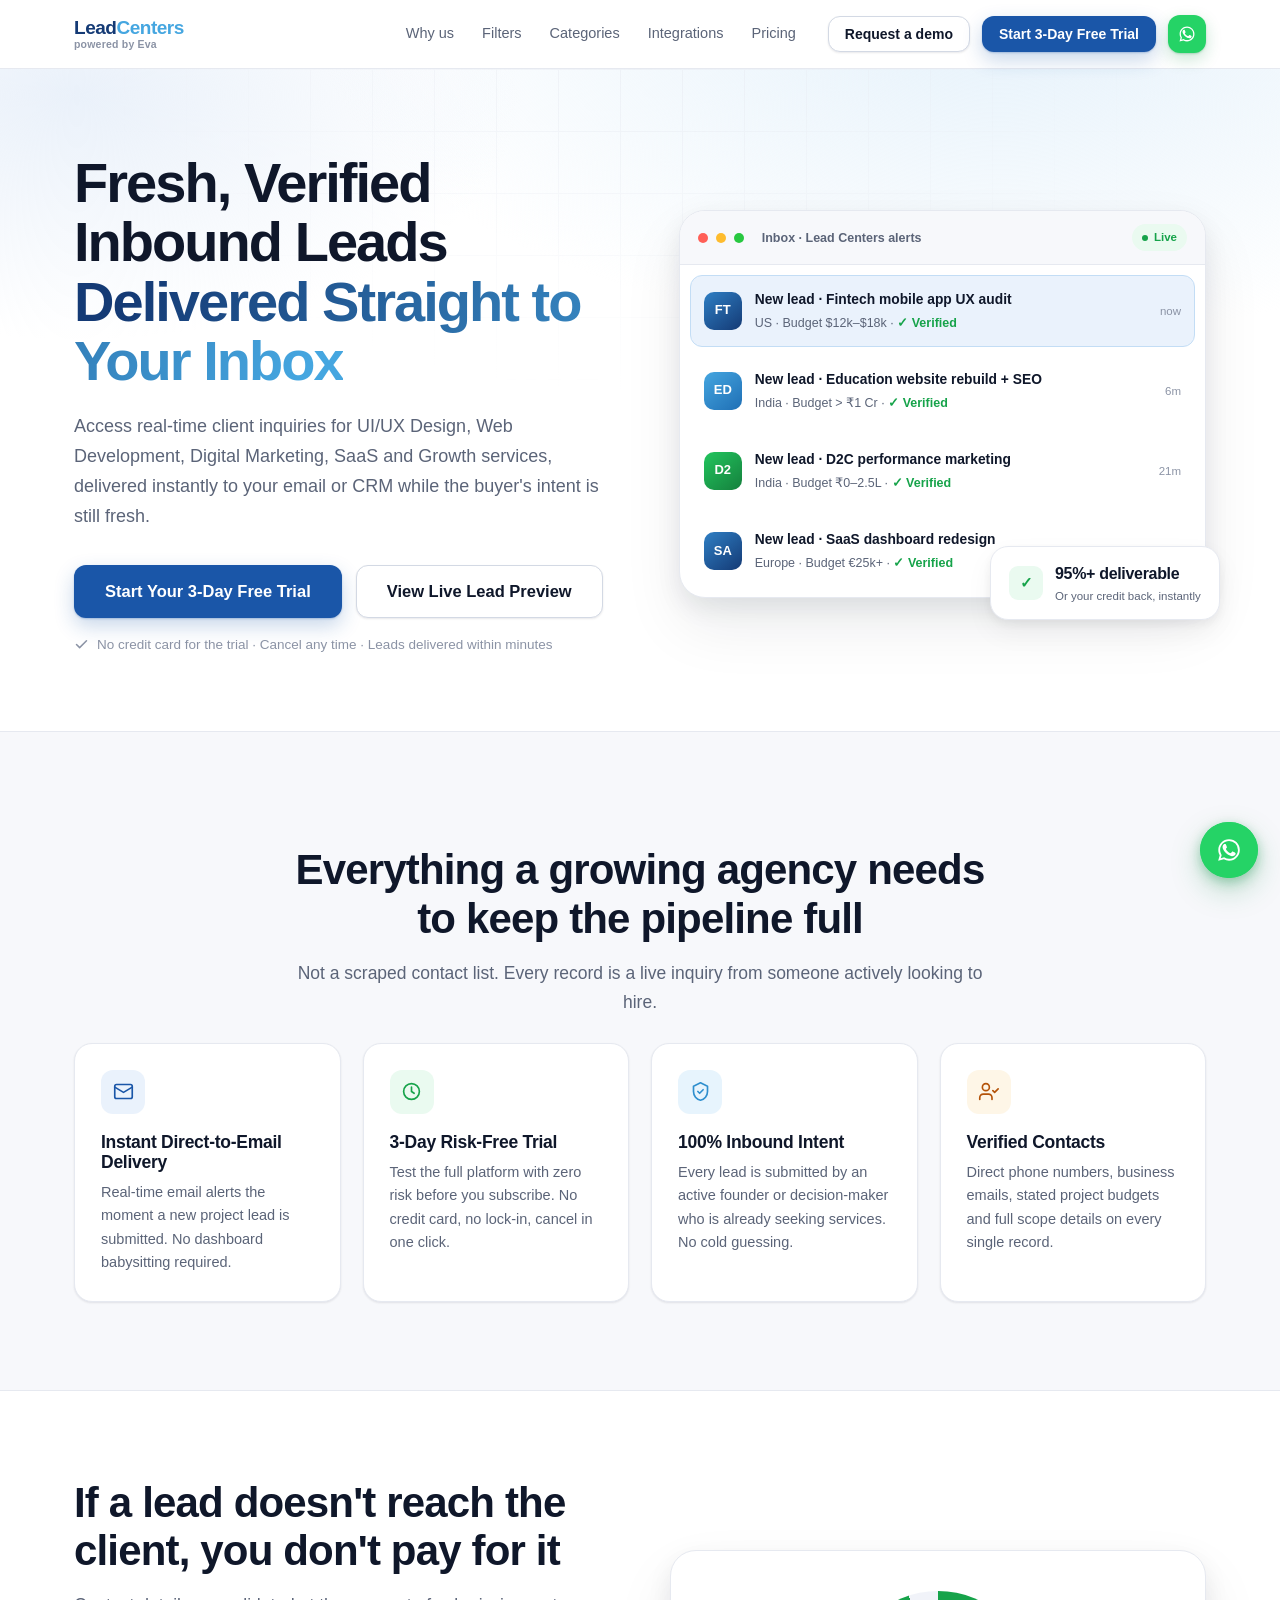
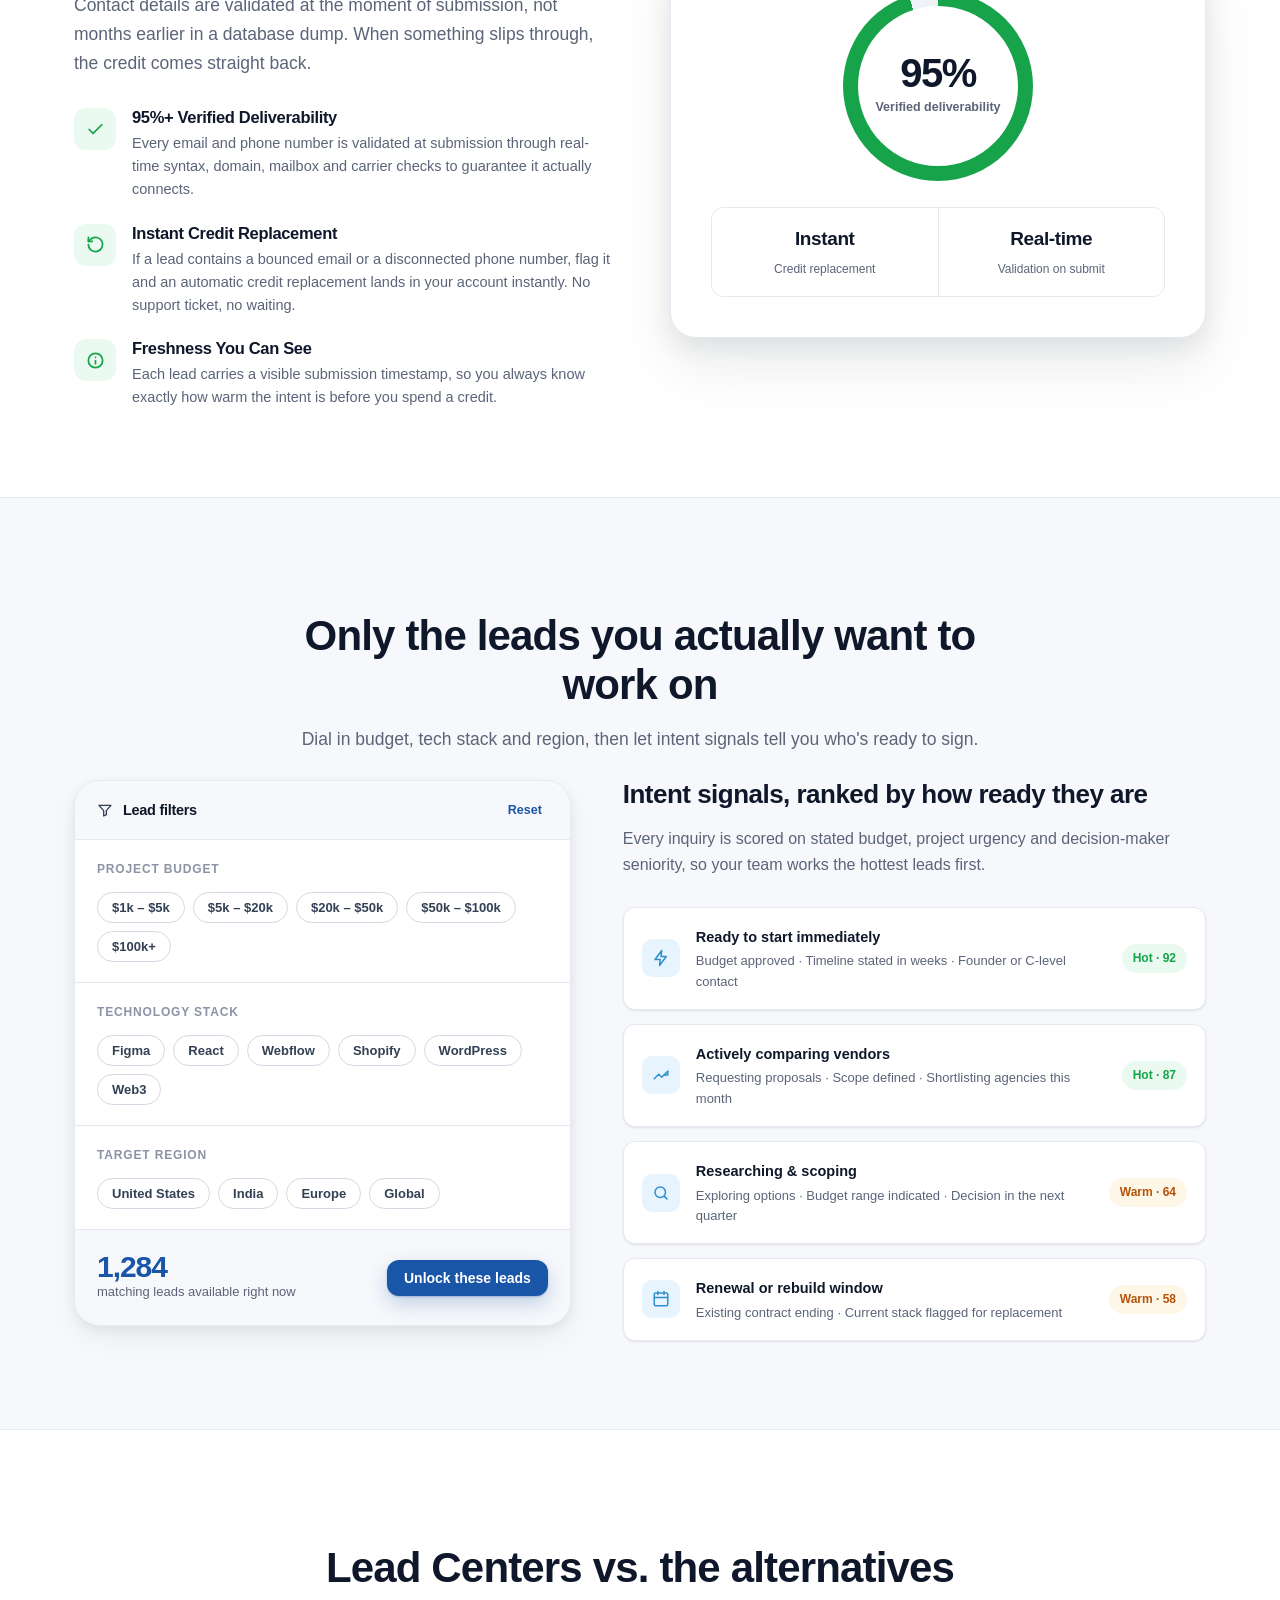
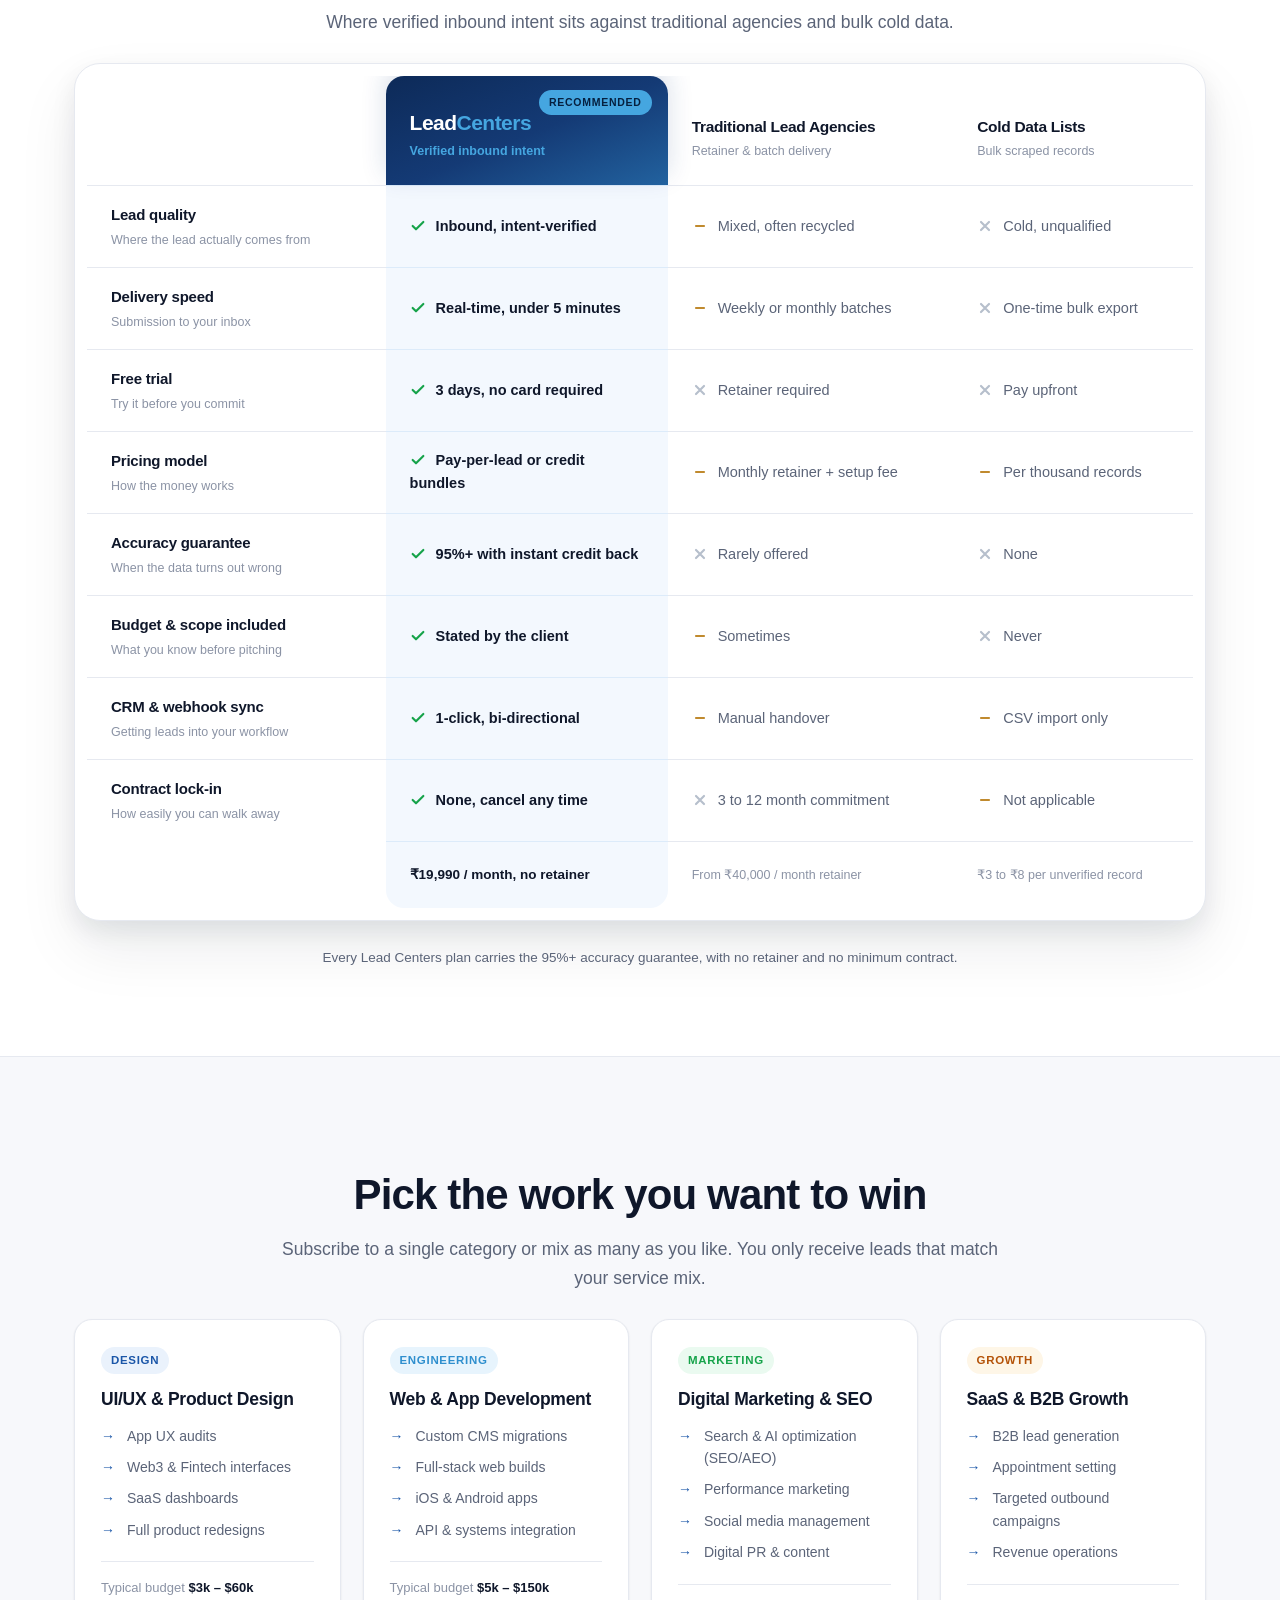
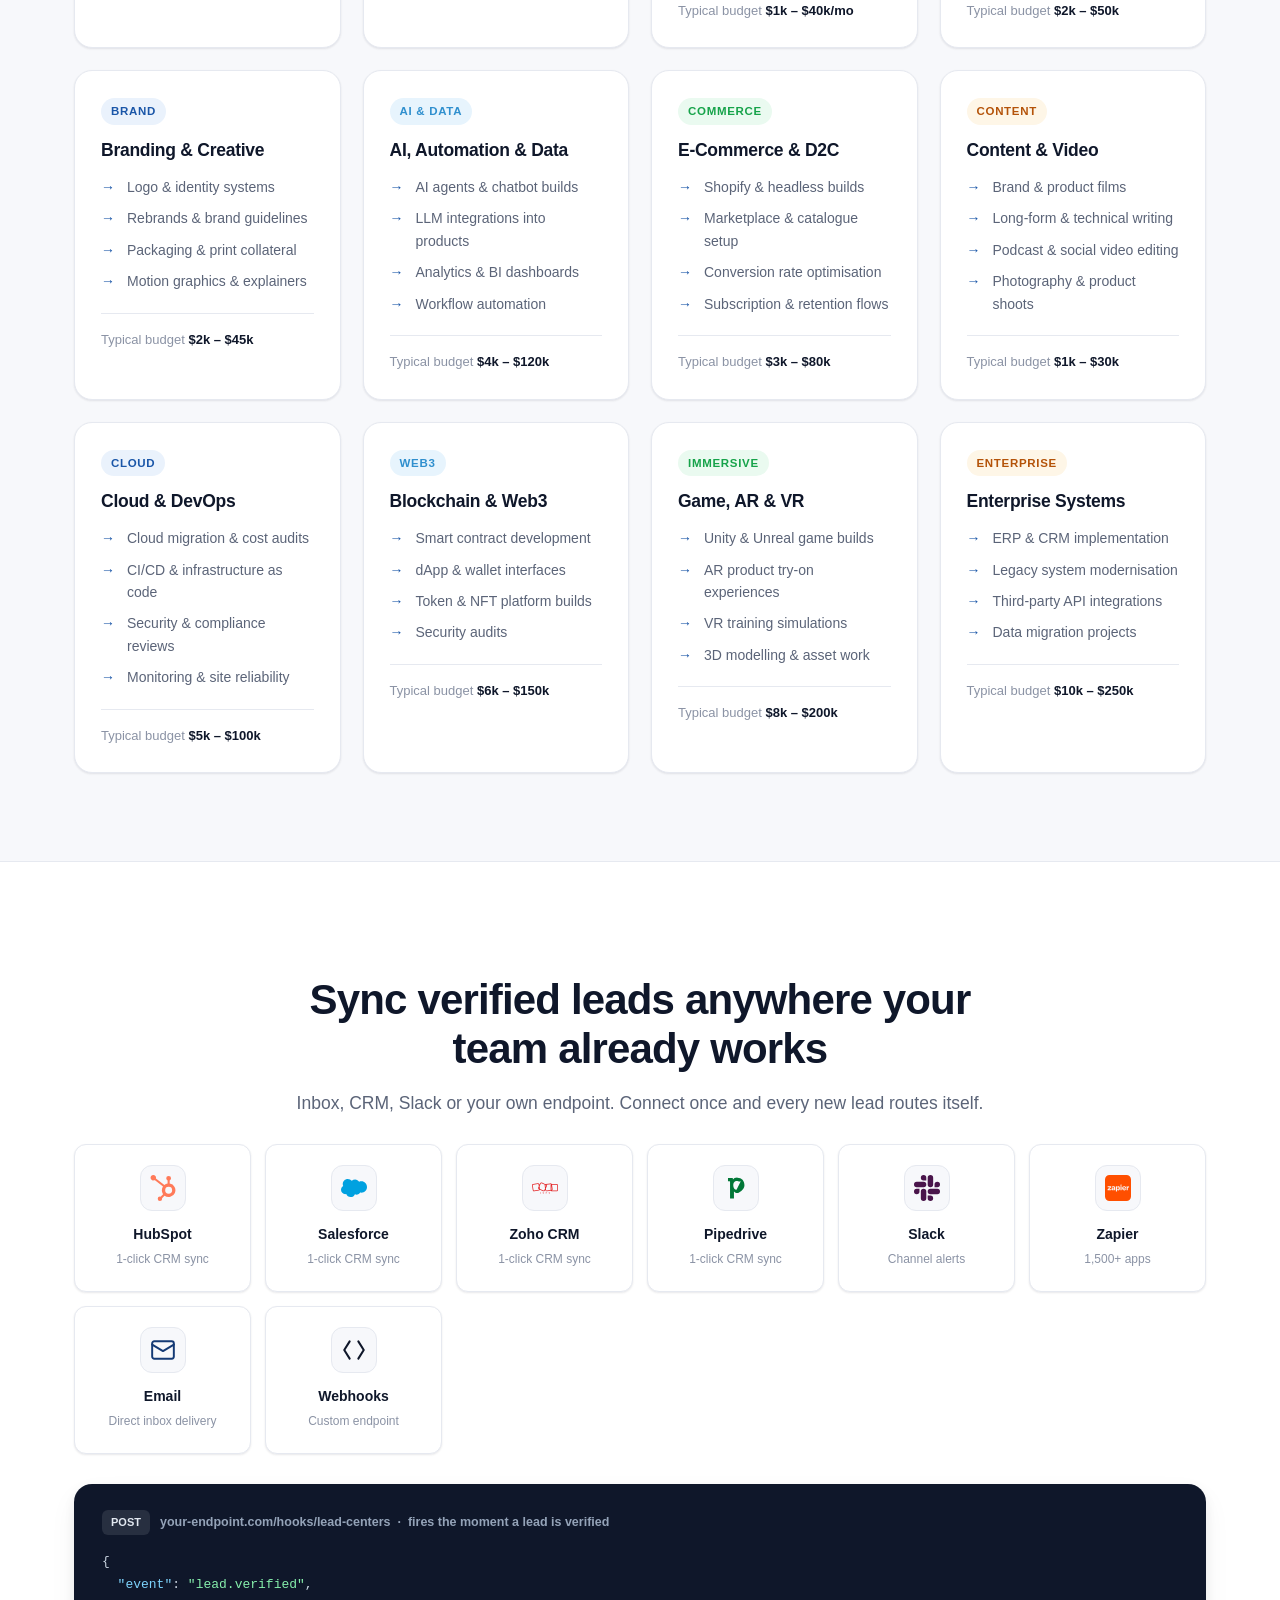
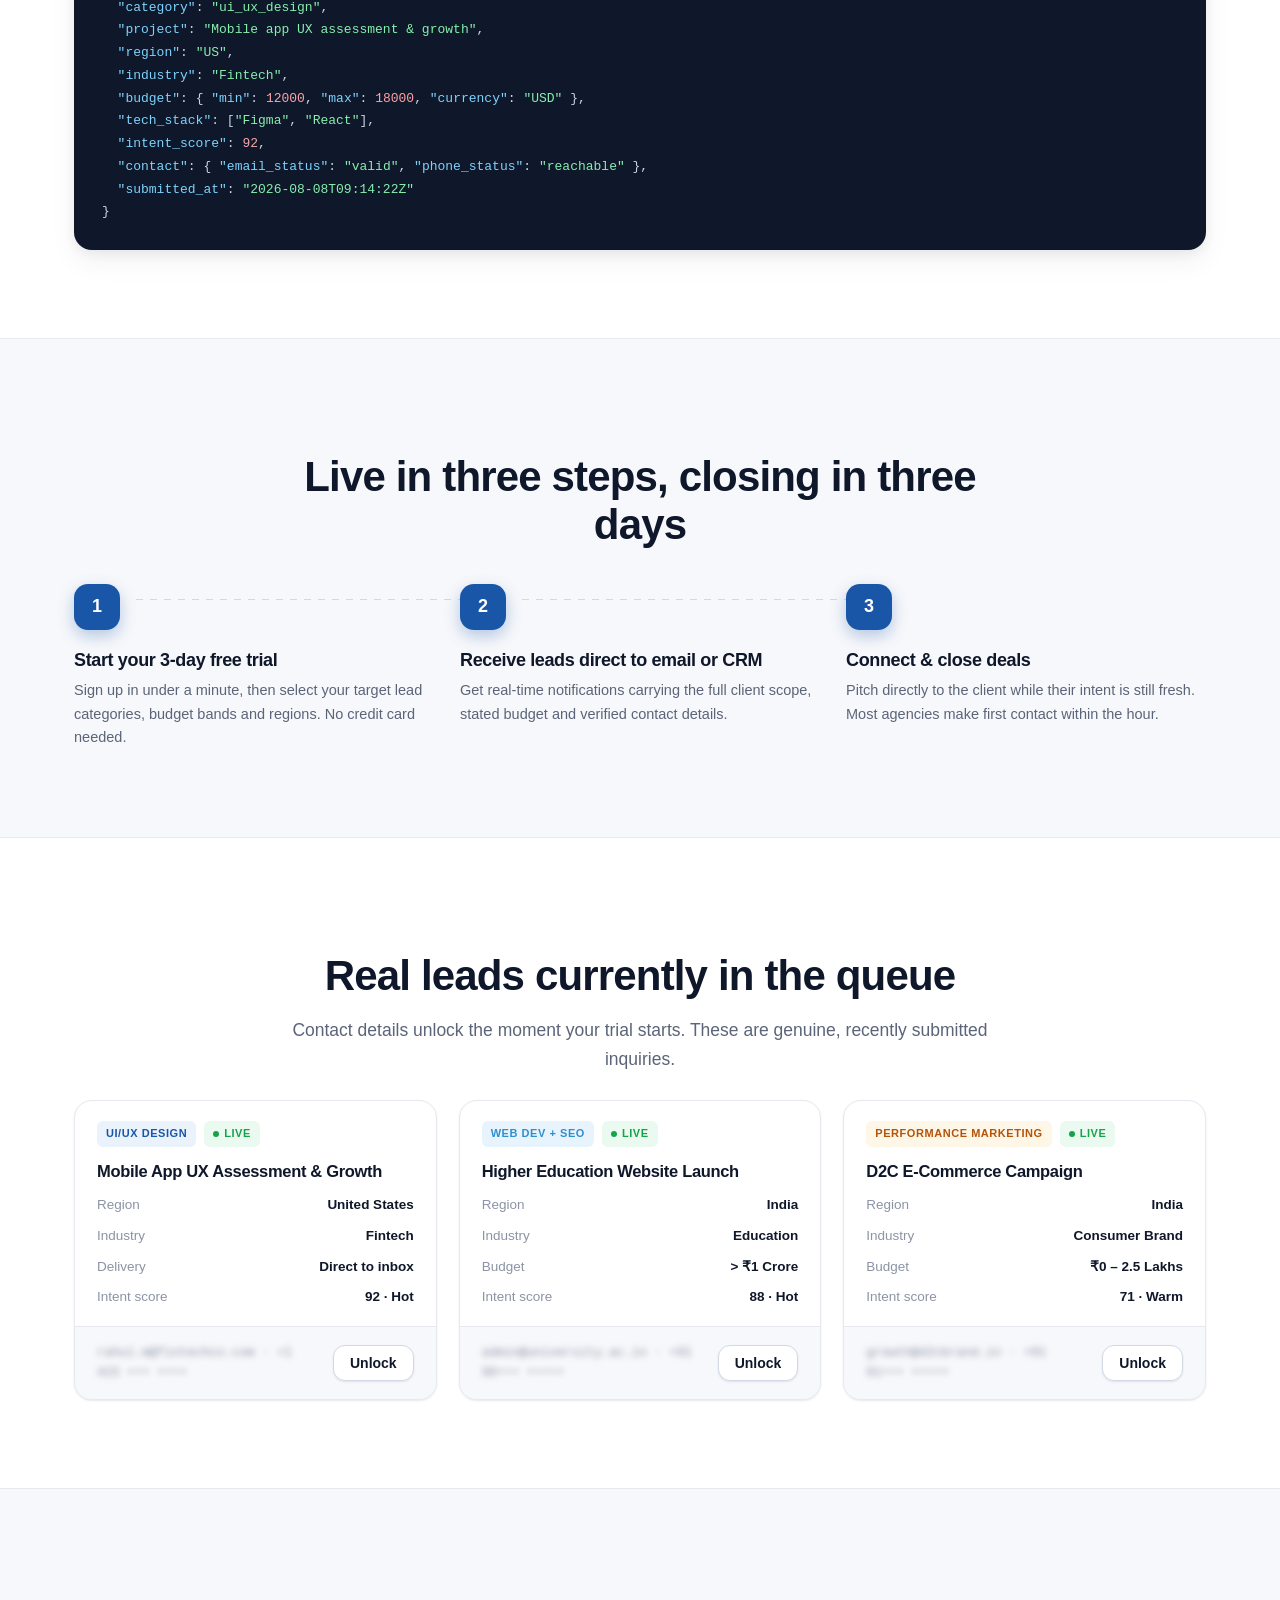
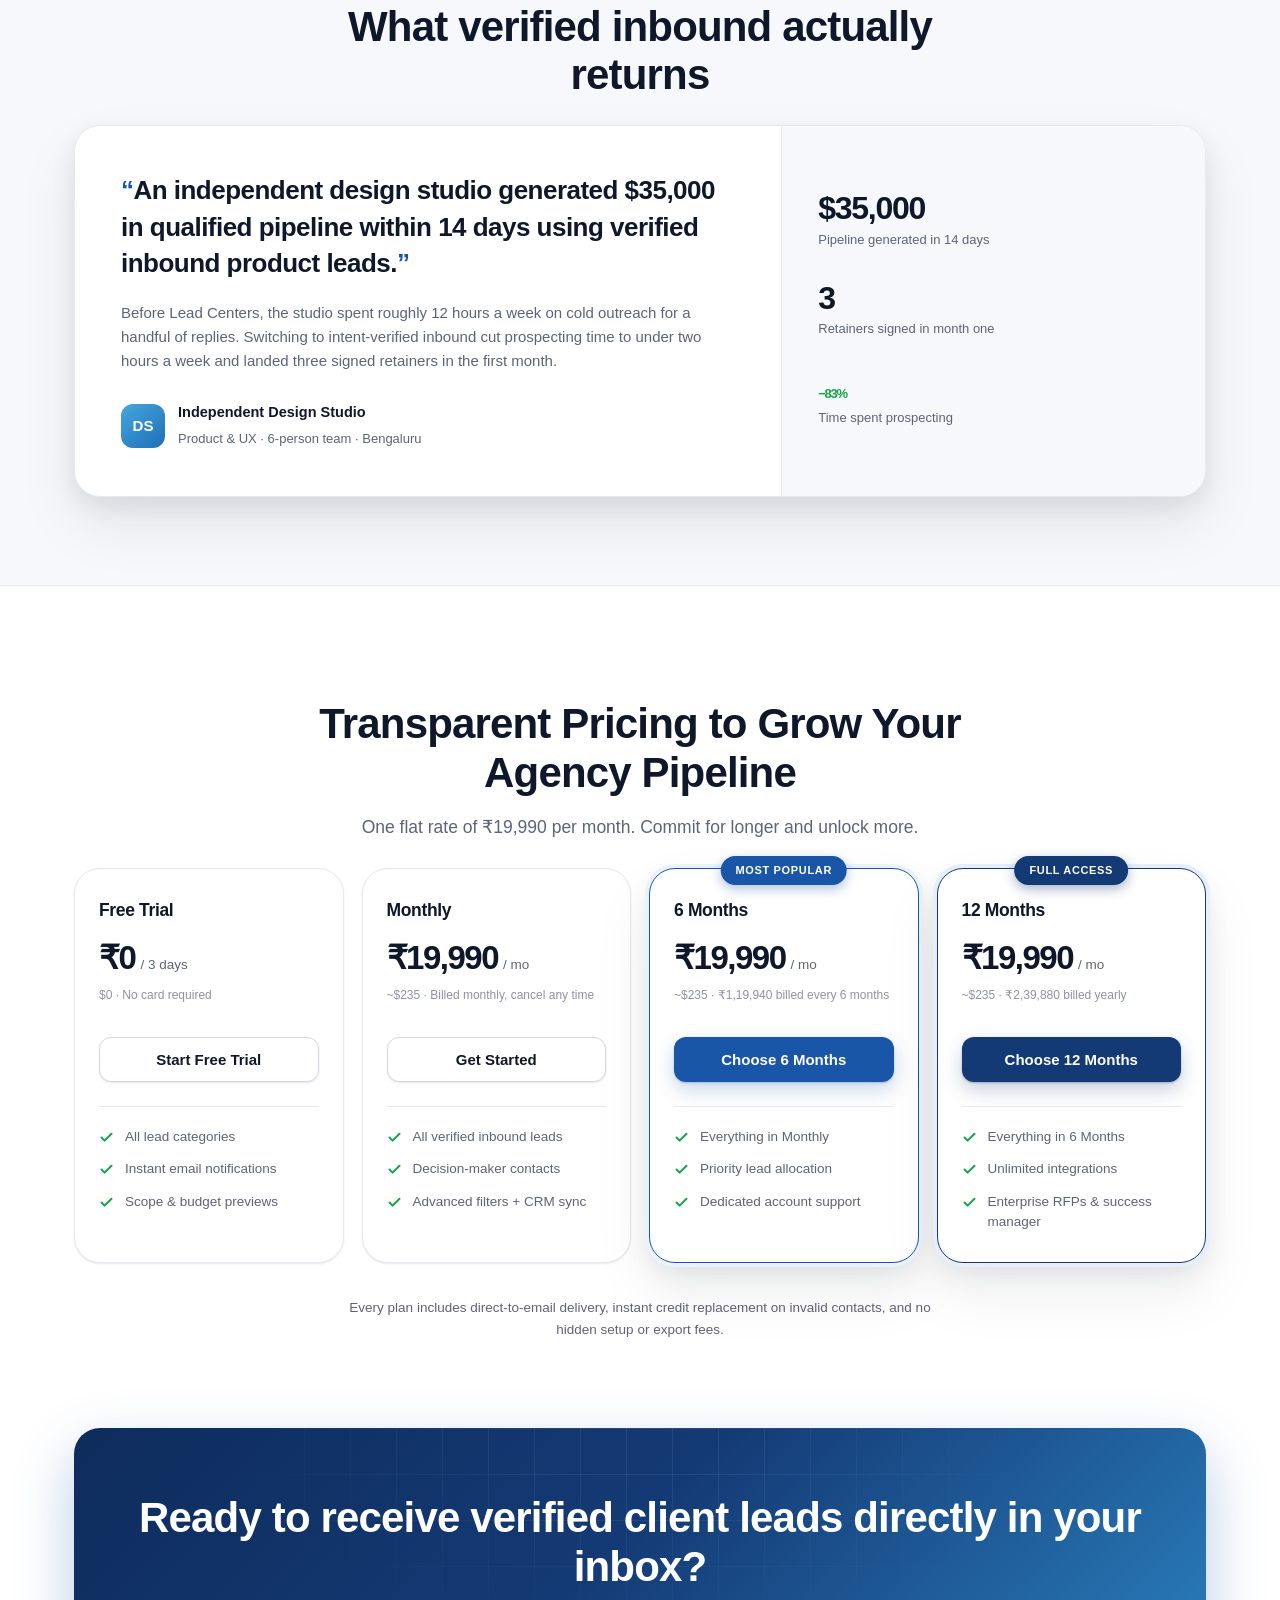
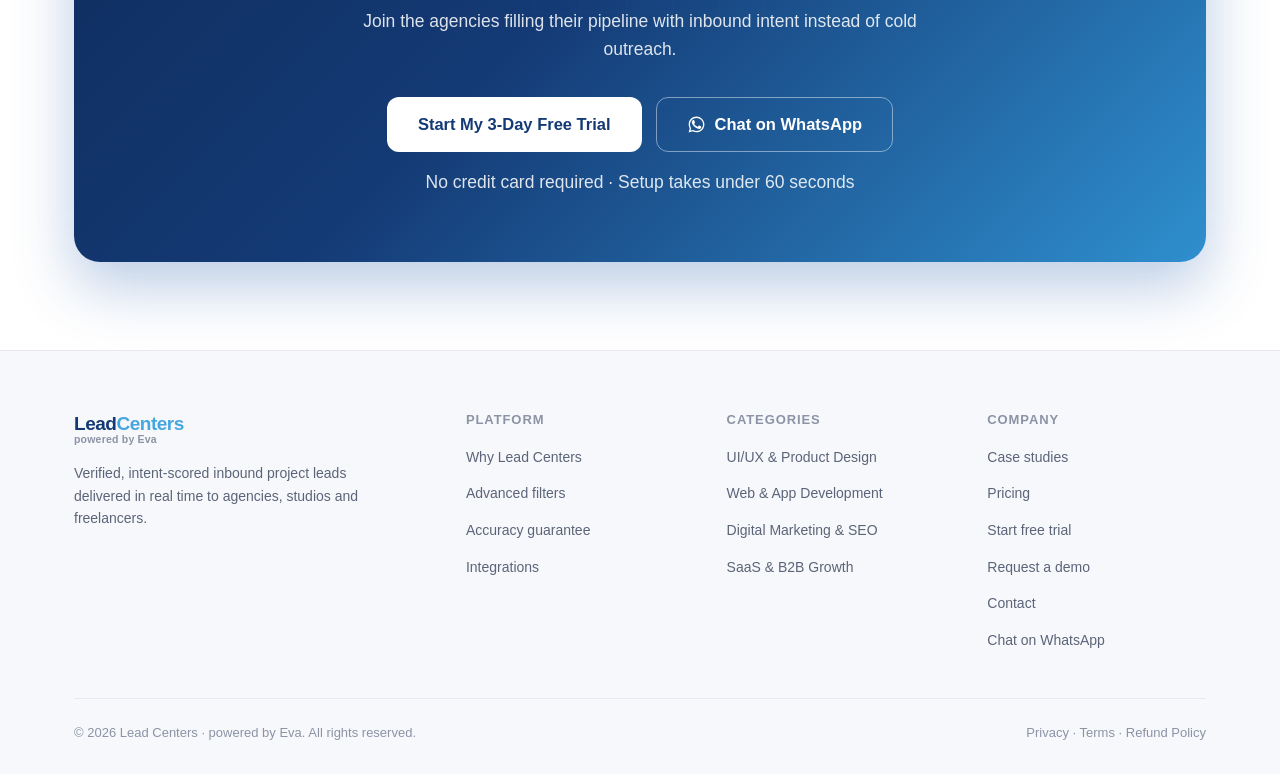
==== commit 96fb0914: "Add scroll motion, real integration logos, form delivery by email Motion (new assets/css/motion.css)" ====
--- a/index.html
+++ b/index.html
@@ -18,9 +18,12 @@
 <link rel="stylesheet" href="assets/css/base.css">
 <link rel="stylesheet" href="assets/css/layout.css">
 <link rel="stylesheet" href="assets/css/components.css">
+<link rel="stylesheet" href="assets/css/motion.css">
 <link rel="stylesheet" href="assets/css/responsive.css">
 </head>
 <body>
+
+<div class="progress" id="progress" aria-hidden="true"></div>
 
 <!-- ══════════════════════════════════════ HEADER ══════════════════════════ -->
 <header class="site-head">
@@ -42,10 +45,10 @@
       </nav>
 
       <div class="head-cta">
-        <a href="https://wa.me/917018761328?text=Hi%20Lead%20Centers%2C%20I%27d%20like%20to%20know%20more%20about%20your%20inbound%20project%20leads." target="_blank" rel="noopener"
-           class="btn btn--wa btn--sm" aria-label="Chat with Lead Centers on WhatsApp" title="Chat on WhatsApp"><svg width="18" height="18" viewBox="0 0 24 24" fill="currentColor" aria-hidden="true"><path d="M17.47 14.38c-.3-.15-1.75-.86-2.02-.96-.27-.1-.47-.15-.67.15-.2.3-.77.96-.94 1.16-.17.2-.35.22-.64.08-.3-.15-1.25-.46-2.38-1.47-.88-.78-1.47-1.75-1.64-2.05-.17-.3-.02-.46.13-.6.13-.13.3-.35.45-.52.15-.17.2-.3.3-.5.1-.2.05-.37-.02-.52-.08-.15-.67-1.6-.92-2.2-.24-.58-.49-.5-.67-.51h-.57c-.2 0-.52.07-.79.37-.27.3-1.04 1.02-1.04 2.48s1.06 2.88 1.21 3.08c.15.2 2.1 3.2 5.08 4.49.71.3 1.26.49 1.69.63.71.22 1.36.19 1.87.12.57-.09 1.75-.72 2-1.41.25-.7.25-1.29.17-1.41-.07-.13-.27-.2-.57-.35z"/><path d="M12.04 2C6.58 2 2.13 6.45 2.13 11.91c0 1.75.46 3.45 1.32 4.95L2 22l5.25-1.38a9.86 9.86 0 0 0 4.79 1.22h.01c5.46 0 9.91-4.45 9.91-9.91 0-2.65-1.03-5.14-2.9-7.01A9.82 9.82 0 0 0 12.04 2zm0 18.13h-.01a8.2 8.2 0 0 1-4.18-1.15l-.3-.18-3.12.82.83-3.04-.2-.31a8.19 8.19 0 0 1-1.26-4.36c0-4.54 3.7-8.23 8.24-8.23a8.18 8.18 0 0 1 5.82 2.42 8.18 8.18 0 0 1 2.41 5.82c0 4.54-3.69 8.21-8.23 8.21z"/></svg><span>Chat on WhatsApp</span></a>
         <a href="demo/index.html" class="btn btn--ghost btn--sm">Request a demo</a>
         <a href="#pricing" class="btn btn--primary btn--sm">Start 3-Day Free Trial</a>
+       <a href="https://wa.me/917018761328?text=Hi%20Lead%20Centers%2C%20I%27d%20like%20to%20know%20more%20about%20your%20inbound%20project%20leads." target="_blank" rel="noopener"
+           class="btn btn--wa btn--sm" aria-label="Chat with Lead Centers on WhatsApp" title="Chat on WhatsApp"><svg width="18" height="18" viewBox="0 0 24 24" fill="currentColor" aria-hidden="true"><path d="M17.47 14.38c-.3-.15-1.75-.86-2.02-.96-.27-.1-.47-.15-.67.15-.2.3-.77.96-.94 1.16-.17.2-.35.22-.64.08-.3-.15-1.25-.46-2.38-1.47-.88-.78-1.47-1.75-1.64-2.05-.17-.3-.02-.46.13-.6.13-.13.3-.35.45-.52.15-.17.2-.3.3-.5.1-.2.05-.37-.02-.52-.08-.15-.67-1.6-.92-2.2-.24-.58-.49-.5-.67-.51h-.57c-.2 0-.52.07-.79.37-.27.3-1.04 1.02-1.04 2.48s1.06 2.88 1.21 3.08c.15.2 2.1 3.2 5.08 4.49.71.3 1.26.49 1.69.63.71.22 1.36.19 1.87.12.57-.09 1.75-.72 2-1.41.25-.7.25-1.29.17-1.41-.07-.13-.27-.2-.57-.35z"/><path d="M12.04 2C6.58 2 2.13 6.45 2.13 11.91c0 1.75.46 3.45 1.32 4.95L2 22l5.25-1.38a9.86 9.86 0 0 0 4.79 1.22h.01c5.46 0 9.91-4.45 9.91-9.91 0-2.65-1.03-5.14-2.9-7.01A9.82 9.82 0 0 0 12.04 2zm0 18.13h-.01a8.2 8.2 0 0 1-4.18-1.15l-.3-.18-3.12.82.83-3.04-.2-.31a8.19 8.19 0 0 1-1.26-4.36c0-4.54 3.7-8.23 8.24-8.23a8.18 8.18 0 0 1 5.82 2.42 8.18 8.18 0 0 1 2.41 5.82c0 4.54-3.69 8.21-8.23 8.21z"/></svg><span>Chat on WhatsApp</span></a>
       </div>
 
       <button class="burger" id="burger" aria-label="Toggle menu" aria-expanded="false"><span></span></button>
@@ -74,27 +77,27 @@
     <div class="hero__grid">
 
       <div class="hero__copy">
-        <h1>Fresh, Verified Inbound Leads <span class="accent">Delivered Straight to Your Inbox</span></h1>
-
-        <p class="hero__sub">
+        <h1 class="reveal">Fresh, Verified Inbound Leads <span class="accent">Delivered Straight to Your Inbox</span></h1>
+
+        <p class="hero__sub reveal">
           Access real-time client inquiries for UI/UX Design, Web Development, Digital Marketing,
           SaaS and Growth services, delivered instantly to your email or CRM while the buyer's
           intent is still fresh.
         </p>
 
-        <div class="hero__cta">
+        <div class="hero__cta reveal">
           <a href="#pricing" class="btn btn--primary btn--lg">Start Your 3-Day Free Trial</a>
           <a href="#preview" class="btn btn--ghost btn--lg">View Live Lead Preview</a>
         </div>
 
-        <p class="hero__note">
+        <p class="hero__note reveal">
           <svg width="15" height="15" viewBox="0 0 24 24" fill="none" stroke="currentColor" stroke-width="2.4" stroke-linecap="round" stroke-linejoin="round"><polyline points="20 6 9 17 4 12"/></svg>
           No credit card for the trial · Cancel any time · Leads delivered within minutes
         </p>
 
       </div>
 
-      <div class="hero__visual">
+      <div class="hero__visual reveal reveal--right reveal--slow">
         <div class="inbox">
           <div class="inbox__bar">
             <span class="dot dot--r"></span><span class="dot dot--y"></span><span class="dot dot--g"></span>
@@ -238,7 +241,7 @@
         </div>
       </div>
 
-      <div class="dial reveal">
+      <div class="dial reveal reveal--right">
         <div class="dial__ring">
           <div class="dial__val"><b>95%</b><span>Verified deliverability</span></div>
         </div>
@@ -261,7 +264,7 @@
 
     <div class="filters">
       <!-- Interactive filter panel -->
-      <div class="fpanel reveal">
+      <div class="fpanel reveal reveal--left">
         <div class="fpanel__head">
           <svg width="16" height="16" viewBox="0 0 24 24" fill="none" stroke="currentColor" stroke-width="2" stroke-linecap="round" stroke-linejoin="round"><path d="M3 5h18l-7 8v6l-4 2v-8Z"/></svg>
           <h4>Lead filters</h4>
@@ -651,15 +654,39 @@
       <p class="lede">Inbox, CRM, Slack or your own endpoint. Connect once and every new lead routes itself.</p>
     </div>
 
-    <div class="integr reveal">
-      <div class="itile"><div class="itile__logo" style="background:#ff7a59">H</div><b>HubSpot</b><span>1-click CRM sync</span></div>
-      <div class="itile"><div class="itile__logo" style="background:#00a1e0">S</div><b>Salesforce</b><span>1-click CRM sync</span></div>
-      <div class="itile"><div class="itile__logo" style="background:#c8202f">Z</div><b>Zoho CRM</b><span>1-click CRM sync</span></div>
-      <div class="itile"><div class="itile__logo" style="background:#1a7f64">P</div><b>Pipedrive</b><span>1-click CRM sync</span></div>
-      <div class="itile"><div class="itile__logo" style="background:#4a154b">#</div><b>Slack</b><span>Channel alerts</span></div>
-      <div class="itile"><div class="itile__logo" style="background:#ff4f00">⚡</div><b>Zapier</b><span>1,500+ apps</span></div>
-      <div class="itile"><div class="itile__logo" style="background:#143a75">✉</div><b>Email</b><span>Direct inbox delivery</span></div>
-      <div class="itile"><div class="itile__logo" style="background:#0f172a">{ }</div><b>Webhooks</b><span>Custom endpoint</span></div>
+    <div class="integr">
+      <div class="itile reveal">
+        <div class="itile__logo"><svg viewBox="0 0 24 24" width="26" height="26" fill="#FF7A59" aria-hidden="true"><path d="M18.164 7.93V5.084a2.198 2.198 0 001.267-1.978v-.067A2.2 2.2 0 0017.238.845h-.067a2.2 2.2 0 00-2.193 2.193v.067a2.196 2.196 0 001.252 1.973l.013.006v2.852a6.22 6.22 0 00-2.969 1.31l.012-.01-7.828-6.095A2.497 2.497 0 104.3 4.656l-.012.006 7.697 5.991a6.176 6.176 0 00-1.038 3.446c0 1.343.425 2.588 1.147 3.607l-.013-.02-2.342 2.343a1.968 1.968 0 00-.58-.095h-.002a2.033 2.033 0 102.033 2.033 1.978 1.978 0 00-.1-.595l.005.014 2.317-2.317a6.247 6.247 0 104.782-11.134l-.036-.005zm-.964 9.378a3.206 3.206 0 113.215-3.207v.002a3.206 3.206 0 01-3.207 3.207z"/></svg></div>
+        <b>HubSpot</b><span>1-click CRM sync</span>
+      </div>
+      <div class="itile reveal">
+        <div class="itile__logo"><svg viewBox="0 0 24 24" width="26" height="26" fill="#00A1E0" aria-hidden="true"><path d="M10.006 5.415a4.195 4.195 0 013.045-1.306c1.56 0 2.954.9 3.69 2.205.63-.3 1.35-.45 2.1-.45 2.85 0 5.159 2.34 5.159 5.22s-2.31 5.22-5.176 5.22c-.345 0-.69-.044-1.02-.104a3.75 3.75 0 01-3.3 1.95c-.6 0-1.155-.15-1.65-.375A4.314 4.314 0 018.88 20.4a4.302 4.302 0 01-4.05-2.82c-.27.062-.54.076-.825.076-2.204 0-4.005-1.8-4.005-4.05 0-1.5.811-2.805 2.01-3.51-.255-.57-.39-1.2-.39-1.846 0-2.58 2.1-4.65 4.65-4.65 1.53 0 2.85.705 3.72 1.8"/></svg></div>
+        <b>Salesforce</b><span>1-click CRM sync</span>
+      </div>
+      <div class="itile reveal">
+        <div class="itile__logo"><svg viewBox="0 0 24 24" width="26" height="26" fill="#E42527" aria-hidden="true"><path d="M8.66 6.897a1.299 1.299 0 0 0-1.205.765l-.642 1.44-.062-.385A1.291 1.291 0 0 0 5.27 7.648l-4.185.678A1.291 1.291 0 0 0 .016 9.807l.678 4.18a1.293 1.293 0 0 0 1.27 1.087c.074 0 .143-.01.216-.017l4.18-.678c.436-.07.784-.351.96-.723l2.933 1.307a1.304 1.304 0 0 0 .988.026c.321-.12.575-.365.716-.678l.28-.629.038.276a1.297 1.297 0 0 0 1.455 1.103l3.712-.501a1.29 1.29 0 0 0 1.03.514h4.236c.713 0 1.29-.58 1.291-1.291V9.545c0-.712-.58-1.291-1.291-1.291h-4.236c-.079 0-.155.008-.23.022a1.309 1.309 0 0 0-.275-.288c-.275-.21-.614-.3-.958-.253l-4.197.571c-.155.021-.3.07-.432.14L9.159 7.01a1.27 1.27 0 0 0-.499-.113zm-.025.705c.077 0 .159.013.24.052l2.971 1.324c-.128.238-.18.508-.142.782l.357 2.596h.002l-.745 1.672a.59.59 0 0 1-.777.296l-3.107-1.385-.004-.041-.41-2.526L8.1 7.95a.589.589 0 0 1 .536-.348zm-3.159.733c.125 0 .245.039.343.112.13.09.21.227.237.382l.234 1.446-.56 1.259a1.27 1.27 0 0 0-.026.987c.12.322.364.575.678.717l.295.131a.585.585 0 0 1-.428.314l-4.185.678a.59.59 0 0 1-.674-.485l-.678-4.18a.588.588 0 0 1 .485-.674l4.185-.678c.03-.004.064-.01.094-.01zm11.705.09a.59.59 0 0 1 .415.173 1.287 1.287 0 0 0-.416.947v4.237c0 .033.003.065.005.097l-3.55.482a.586.586 0 0 1-.66-.502l-.191-1.403.899-2.017a1.29 1.29 0 0 0-.333-1.5l3.754-.51c.026-.004.051-.004.077-.004zm1.3.532h4.227c.326 0 .588.266.588.588v4.237a.589.589 0 0 1-.588.588h-4.237a.564.564 0 0 1-.12-.013c.47-.246.758-.765.684-1.318zm-5.988.309.254.113c.296.133.43.48.296.777l-.432.97-.207-1.465a.58.58 0 0 1 .09-.395zm5.39.538.453 3.325a.583.583 0 0 1-.453.65zM6.496 11.545l.17 1.052a.588.588 0 0 1-.293-.776zm3.985 4.344a.588.588 0 0 0-.612.603c0 .358.244.61.601.61a.582.582 0 0 0 .607-.608c0-.35-.242-.605-.596-.605zm5.545 0a.588.588 0 0 0-.612.603c0 .358.245.61.602.61a.582.582 0 0 0 .606-.608c0-.35-.24-.605-.596-.605zm-8.537.018a.047.047 0 0 0-.048.047v.085c0 .026.021.047.048.047h.52l-.623.9a.052.052 0 0 0-.009.027v.027c0 .026.021.047.048.047h.815a.047.047 0 0 0 .047-.047v-.085a.047.047 0 0 0-.047-.047h-.55l.606-.9a.05.05 0 0 0 .008-.026v-.028a.047.047 0 0 0-.047-.047zm5.303 0a.047.047 0 0 0-.047.047v1.086c0 .026.02.047.047.047h.135a.047.047 0 0 0 .047-.047v-.454h.545v.454c0 .026.02.047.047.047h.134a.047.047 0 0 0 .047-.047v-1.086a.047.047 0 0 0-.047-.047h-.134a.047.047 0 0 0-.047.047v.453h-.545v-.453a.047.047 0 0 0-.047-.047zm-2.324.164c.25 0 .372.194.372.425 0 .219-.109.425-.358.426-.242 0-.375-.197-.375-.419 0-.235.108-.432.36-.432zm5.545 0c.25 0 .372.194.372.425 0 .219-.108.425-.358.426-.242 0-.374-.197-.374-.419 0-.235.108-.432.36-.432z"/></svg></div>
+        <b>Zoho CRM</b><span>1-click CRM sync</span>
+      </div>
+      <div class="itile reveal">
+        <div class="itile__logo"><svg viewBox="0 0 24 24" width="26" height="26" fill="#017737" aria-hidden="true"><path d="M13.2 2.4c-2 0-3.3.9-4 1.8l-.2-1.5H4.6v3h1.5c.3 0 .4.2.4.4v15.5h3.6v-6.4c.7.8 1.9 1.5 3.5 1.53.6 0 6.2-2.9 6.2-7.2 0-4.3-2.5-7.1-6.6-7.1zm-.7 11.1c-2 0-3-1.8-3-3.9 0-3.2 1.7-4.1 3-4.1 1.6 0 3 1.33 4 0 2.8-1.5 4-3 4z"/></svg></div>
+        <b>Pipedrive</b><span>1-click CRM sync</span>
+      </div>
+      <div class="itile reveal">
+        <div class="itile__logo"><svg viewBox="0 0 24 24" width="26" height="26" fill="#4A154B" aria-hidden="true"><path d="M5.042 15.165a2.528 2.528 0 0 1-2.52 2.523A2.528 2.528 0 0 1 0 15.165a2.527 2.527 0 0 1 2.522-2.52h2.52v2.52zM6.313 15.165a2.527 2.527 0 0 1 2.521-2.52 2.527 2.527 0 0 1 2.521 2.52v6.313A2.528 2.528 0 0 1 8.834 24a2.528 2.528 0 0 1-2.521-2.522v-6.313zM8.834 5.042a2.528 2.528 0 0 1-2.521-2.52A2.528 2.528 0 0 1 8.834 0a2.528 2.528 0 0 1 2.521 2.522v2.52H8.834zM8.834 6.313a2.528 2.528 0 0 1 2.521 2.521 2.528 2.528 0 0 1-2.521 2.521H2.522A2.528 2.528 0 0 1 0 8.834a2.528 2.528 0 0 1 2.522-2.521h6.312zM18.956 8.834a2.528 2.528 0 0 1 2.522-2.521A2.528 2.528 0 0 1 24 8.834a2.528 2.528 0 0 1-2.522 2.521h-2.522V8.834zM17.688 8.834a2.528 2.528 0 0 1-2.523 2.521 2.527 2.527 0 0 1-2.52-2.521V2.522A2.527 2.527 0 0 1 15.165 0a2.528 2.528 0 0 1 2.523 2.522v6.312zM15.165 18.956a2.528 2.528 0 0 1 2.523 2.522A2.528 2.528 0 0 1 15.165 24a2.527 2.527 0 0 1-2.52-2.522v-2.522h2.52zM15.165 17.688a2.527 2.527 0 0 1-2.52-2.523 2.526 2.526 0 0 1 2.52-2.52h6.313A2.527 2.527 0 0 1 24 15.165a2.528 2.528 0 0 1-2.522 2.523h-6.313z"/></svg></div>
+        <b>Slack</b><span>Channel alerts</span>
+      </div>
+      <div class="itile reveal">
+        <div class="itile__logo"><svg viewBox="0 0 24 24" width="26" height="26" fill="#FF4F00" aria-hidden="true"><path d="M4.157 0A4.151 4.151 0 0 0 0 4.161v15.678A4.151 4.151 0 0 0 4.157 24h15.682A4.152 4.152 0 0 0 24 19.839V4.161A4.152 4.152 0 0 0 19.839 0H4.157Zm10.61 8.761h.03a.577.577 0 0 1 .23.038.585.585 0 0 1 .201.124.63.63 0 0 1 .162.431.612.612 0 0 1-.162.435.58.58 0 0 1-.201.128.58.58 0 0 1-.23.042.529.529 0 0 1-.235-.042.585.585 0 0 1-.332-.328.559.559 0 0 1-.038-.235.613.613 0 0 1 .17-.431.59.59 0 0 1 .405-.162Zm2.853 1.572c.03.004.061.004.095.004.325-.011.646.064.937.219.238.144.431.355.552.609.128.279.189.582.185.888v.193a2 2 0 0 1 0 .219h-2.498c.003.227.075.45.204.642a.78.78 0 0 0 .646.265.714.714 0 0 0 .484-.136.642.642 0 0 0 .23-.318l.915.257a1.398 1.398 0 0 1-.28.537c-.14.159-.321.284-.521.355a2.234 2.234 0 0 1-.836.136 1.923 1.923 0 0 1-1.001-.245 1.618 1.618 0 0 1-.665-.703 2.221 2.221 0 0 1-.227-1.036 1.95 1.95 0 0 1 .48-1.398 1.9 1.9 0 0 1 1.3-.488Zm-9.607.023c.162.004.325.026.48.079.207.065.4.174.563.314.26.302.393.692.366 1.088v2.276H8.53l-.109-.711h-.065c-.064.163-.155.31-.272.439a1.122 1.122 0 0 1-.374.264 1.023 1.023 0 0 1-.453.083 1.334 1.334 0 0 1-.866-.264.965.965 0 0 1-.329-.801.993.993 0 0 1 .076-.431 1.02 1.02 0 0 1 .242-.363 1.478 1.478 0 0 1 1.043-.303h.952v-.181a.696.696 0 0 0-.136-.454.553.553 0 0 0-.438-.154.695.695 0 0 0-.378.086.48.48 0 0 0-.193.254l-.99-.144a1.26 1.26 0 0 1 .257-.563c.14-.174.321-.302.533-.378.261-.091.54-.136.82-.129.053-.003.106-.007.163-.007Zm4.384.007c.174 0 .347.038.506.114.182.083.34.211.458.374.257.423.377.911.351 1.406a2.53 2.53 0 0 1-.355 1.448 1.148 1.148 0 0 1-1.009.517c-.204 0-.401-.045-.582-.136a1.052 1.052 0 0 1-.48-.457 1.298 1.298 0 0 1-.114-.234h-.045l.004 1.784h-1.059v-4.713h.904l.117.805h.057c.068-.208.177-.401.328-.56a1.129 1.129 0 0 1 .843-.344h.076v-.004Zm7.559.084h.903l.113.805h.053a1.37 1.37 0 0 1 .235-.484.813.813 0 0 1 .313-.242.82.82 0 0 1 .39-.076h.234v1.051h-.401a.662.662 0 0 0-.313.008.623.623 0 0 0-.272.155.663.663 0 0 0-.174.26.683.683 0 0 0-.027.314v1.875h-1.054v-3.666Zm-17.515.003h3.262v.896L3.73 13.104l.034.113h1.973l.042.9H2.4v-.9l1.931-1.754-.045-.117H2.441v-.896Zm11.815 0h1.055v3.659h-1.055V10.45Zm3.443.684.019.016a.69.69 0 0 0-.351.045.756.756 0 0 0-.287.204c-.11.155-.174.336-.189.522h1.545c-.034-.526-.257-.787-.74-.787h.003Zm-5.718.163c-.026 0-.057 0-.083.004a.78.78 0 0 0-.31.053.746.746 0 0 0-.257.189 1.016 1.016 0 0 0-.204.695v.064c-.015.257.057.507.204.711a.634.634 0 0 0 .253.196.638.638 0 0 0 .314.061.644.644 0 0 0 .578-.265c.14-.223.204-.48.189-.74a1.216 1.216 0 0 0-.181-.711.677.677 0 0 0-.503-.257Zm-4.509 1.266a.464.464 0 0 0-.268.102.373.373 0 0 0-.114.276c0 .053.008.106.027.155a.375.375 0 0 0 .087.132.576.576 0 0 0 .397.11v.004a.863.863 0 0 0 .563-.182.573.573 0 0 0 .211-.457v-.14h-.903Z"/></svg></div>
+        <b>Zapier</b><span>1,500+ apps</span>
+      </div>
+      <div class="itile reveal">
+        <div class="itile__logo"><svg viewBox="0 0 24 24" width="26" height="26" fill="none" stroke="#143a75" stroke-width="1.8" stroke-linecap="round" stroke-linejoin="round" aria-hidden="true"><rect x="2" y="4" width="20" height="16" rx="2"/><path d="m2 7 10 6 10-6"/></svg></div>
+        <b>Email</b><span>Direct inbox delivery</span>
+      </div>
+      <div class="itile reveal">
+        <div class="itile__logo"><svg viewBox="0 0 24 24" width="26" height="26" fill="none" stroke="#0f172a" stroke-width="1.9" stroke-linecap="round" stroke-linejoin="round" aria-hidden="true"><path d="M8 4 3 12l5 8"/><path d="m16 4 5 8-5 8"/></svg></div>
+        <b>Webhooks</b><span>Custom endpoint</span>
+      </div>
     </div>
 
     <div class="hook reveal">
--- a/assets/css/layout.css
+++ b/assets/css/layout.css
@@ -198,6 +198,3 @@
   font-size: 13px; color: var(--muted-2);
 }
 
-/* --- Reveal animation ---------------------------------------------------- */
-.reveal { opacity: 0; transform: translateY(16px); transition: opacity .55s ease, transform .55s ease; }
-.reveal.in { opacity: 1; transform: none; }
--- a/assets/css/components.css
+++ b/assets/css/components.css
@@ -274,9 +274,13 @@
 }
 .itile:hover { transform: translateY(-2px); box-shadow: var(--shadow-md); border-color: var(--brand-border); }
 .itile__logo {
-  width: 42px; height: 42px; margin: 0 auto 12px; border-radius: 11px;
-  display: grid; place-items: center; font-weight: 800; font-size: 15px; color: #fff;
-}
+  width: 46px; height: 46px; margin: 0 auto 12px; border-radius: 12px;
+  display: grid; place-items: center;
+  background: var(--surface-2);
+  border: 1px solid var(--line);
+}
+.itile:hover .itile__logo { background: var(--surface); }
+.itile__logo svg { display: block; }
 .itile b { display: block; font-size: 14px; color: var(--ink); font-weight: 640; }
 .itile span { font-size: 12px; color: var(--muted-2); }
 
--- a/assets/css/motion.css
+++ b/assets/css/motion.css
@@ -0,0 +1,100 @@
+/* Lead Centers | Scroll motion
+   Loaded after components.css and before responsive.css, which carries the
+   prefers-reduced-motion override that switches all of this off. */
+
+/* --- Reveal system -------------------------------------------------------
+   Elements start offset and transparent, then settle when they scroll into
+   view. --d is a per-element stagger delay set by main.js from the element's
+   position among its revealing siblings.                                   */
+
+.reveal {
+  opacity: 0;
+  transform: translateY(20px);
+  transition:
+    opacity   .62s cubic-bezier(.22, .61, .36, 1),
+    transform .62s cubic-bezier(.22, .61, .36, 1);
+  transition-delay: var(--d, 0ms);
+}
+.reveal.in { opacity: 1; transform: none; }
+
+/* Direction variants */
+.reveal--left  { transform: translateX(-30px); }
+.reveal--right { transform: translateX(30px); }
+.reveal--fade  { transform: none; }
+.reveal--scale { transform: scale(.955); }
+.reveal--rise  { transform: translateY(34px); }
+
+/* Slower, longer settle for large hero-scale objects */
+.reveal--slow {
+  transition-duration: .85s, .85s;
+}
+
+/* --- Hero entrance -------------------------------------------------------
+   The hero is above the fold, so the observer fires on first paint and these
+   play as a load-in rather than a scroll reveal.                           */
+
+.hero__visual .inbox { transform-origin: 60% 40%; }
+
+/* Inbox rows cascade in behind the card itself */
+.mailrow {
+  opacity: 0;
+  transform: translateY(10px);
+  animation: row-in .55s cubic-bezier(.22, .61, .36, 1) forwards;
+}
+.mailrow:nth-child(1) { animation-delay: .55s; }
+.mailrow:nth-child(2) { animation-delay: .66s; }
+.mailrow:nth-child(3) { animation-delay: .77s; }
+.mailrow:nth-child(4) { animation-delay: .88s; }
+
+@keyframes row-in {
+  to { opacity: 1; transform: none; }
+}
+
+/* Guarantee badge pops in last */
+.floatcard {
+  opacity: 0;
+  transform: translateY(14px) scale(.94);
+  animation: pop-in .6s cubic-bezier(.34, 1.42, .64, 1) 1.05s forwards;
+}
+@keyframes pop-in {
+  to { opacity: 1; transform: none; }
+}
+
+/* --- Scroll progress bar -------------------------------------------------- */
+.progress {
+  position: fixed;
+  top: 0; left: 0;
+  height: 3px;
+  width: 100%;
+  transform: scaleX(0);
+  transform-origin: 0 50%;
+  background: linear-gradient(90deg, var(--navy), var(--brand) 45%, var(--sky));
+  z-index: 90;
+  pointer-events: none;
+}
+
+/* --- Header lift on scroll ------------------------------------------------ */
+.site-head {
+  transition: box-shadow .25s ease, background .25s ease;
+}
+.site-head.is-stuck {
+  background: rgba(255, 255, 255, .94);
+  box-shadow: 0 1px 0 rgba(15, 23, 42, .06), 0 6px 22px rgba(15, 23, 42, .07);
+}
+
+/* --- Interaction polish --------------------------------------------------- */
+
+/* Section headings get a hair more travel than the cards beneath them */
+.head.reveal { transform: translateY(26px); }
+
+/* Cards lift slightly faster than they fade, which reads as "settling" */
+.card.reveal,
+.plan.reveal,
+.itile.reveal,
+.lead.reveal { transition-duration: .55s, .5s; }
+
+@media (prefers-reduced-motion: reduce) {
+  .mailrow,
+  .floatcard { animation: none; opacity: 1; transform: none; }
+  .progress { display: none; }
+}
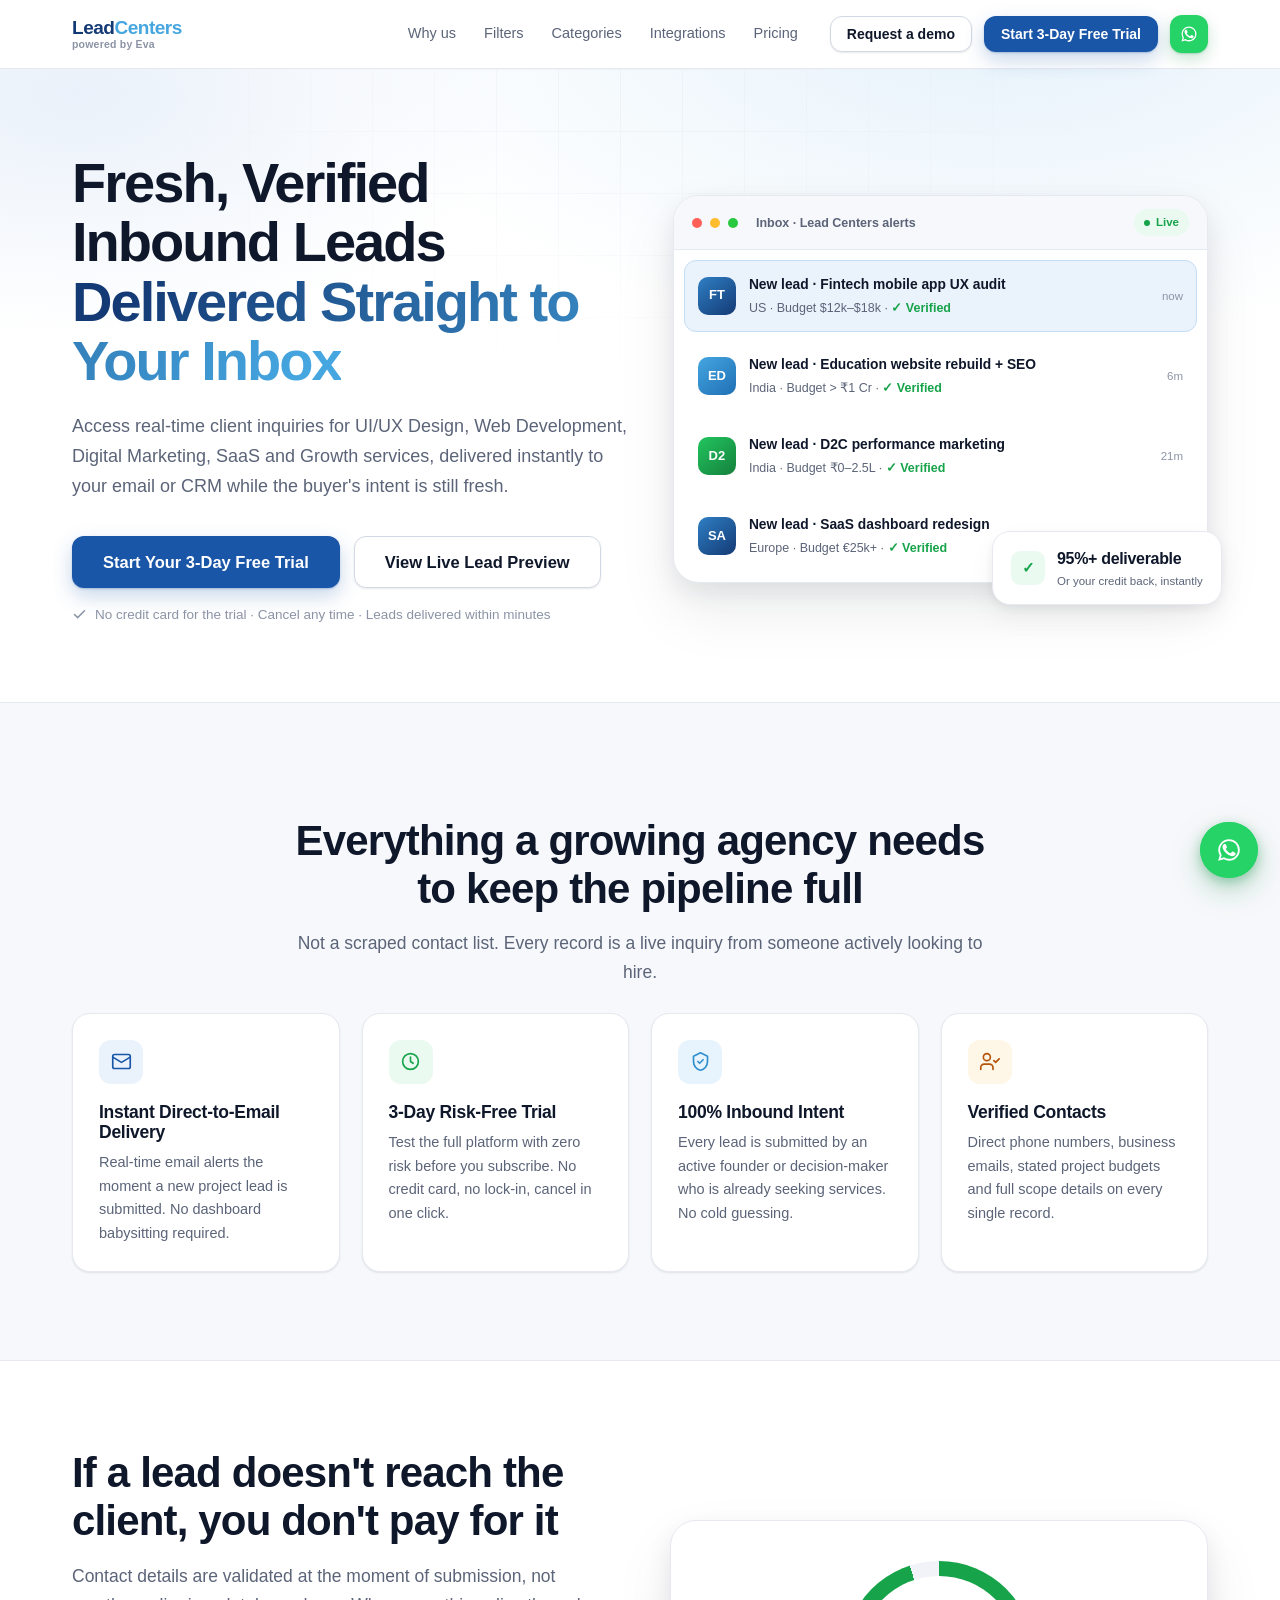
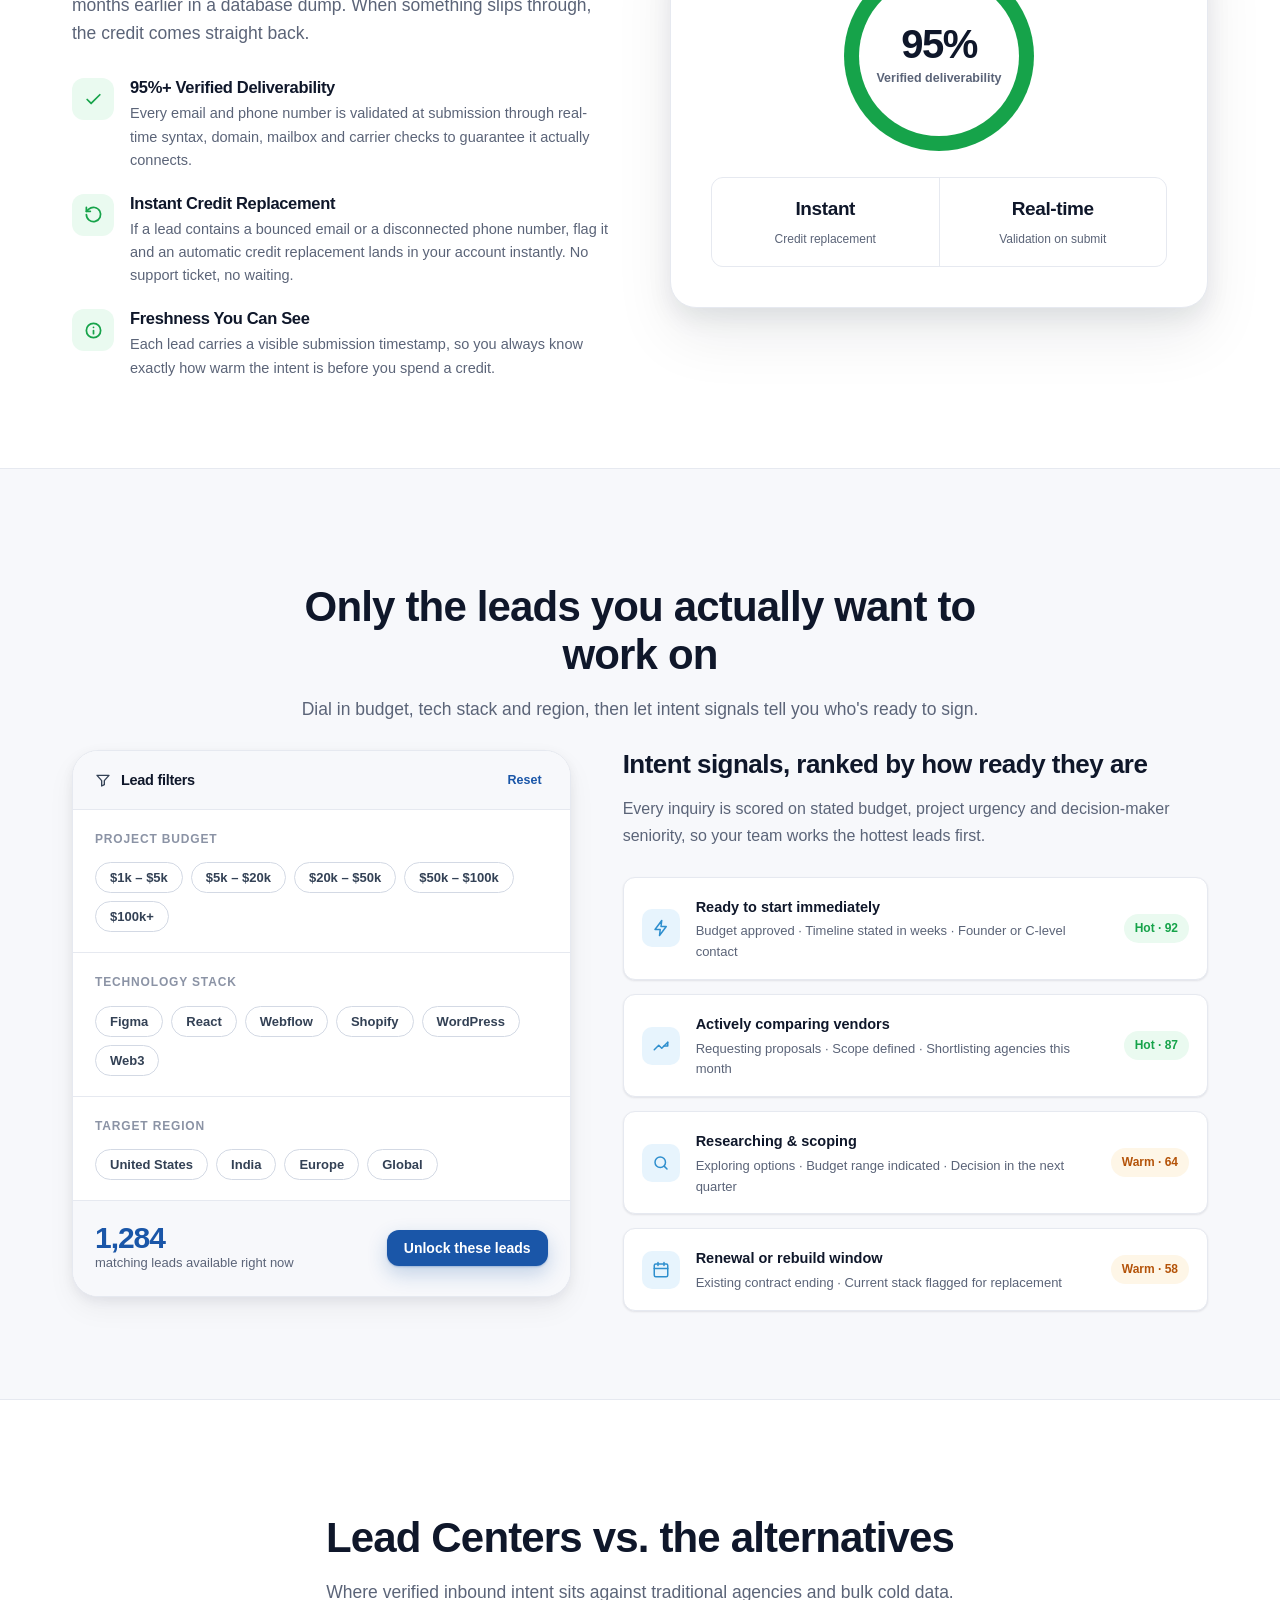
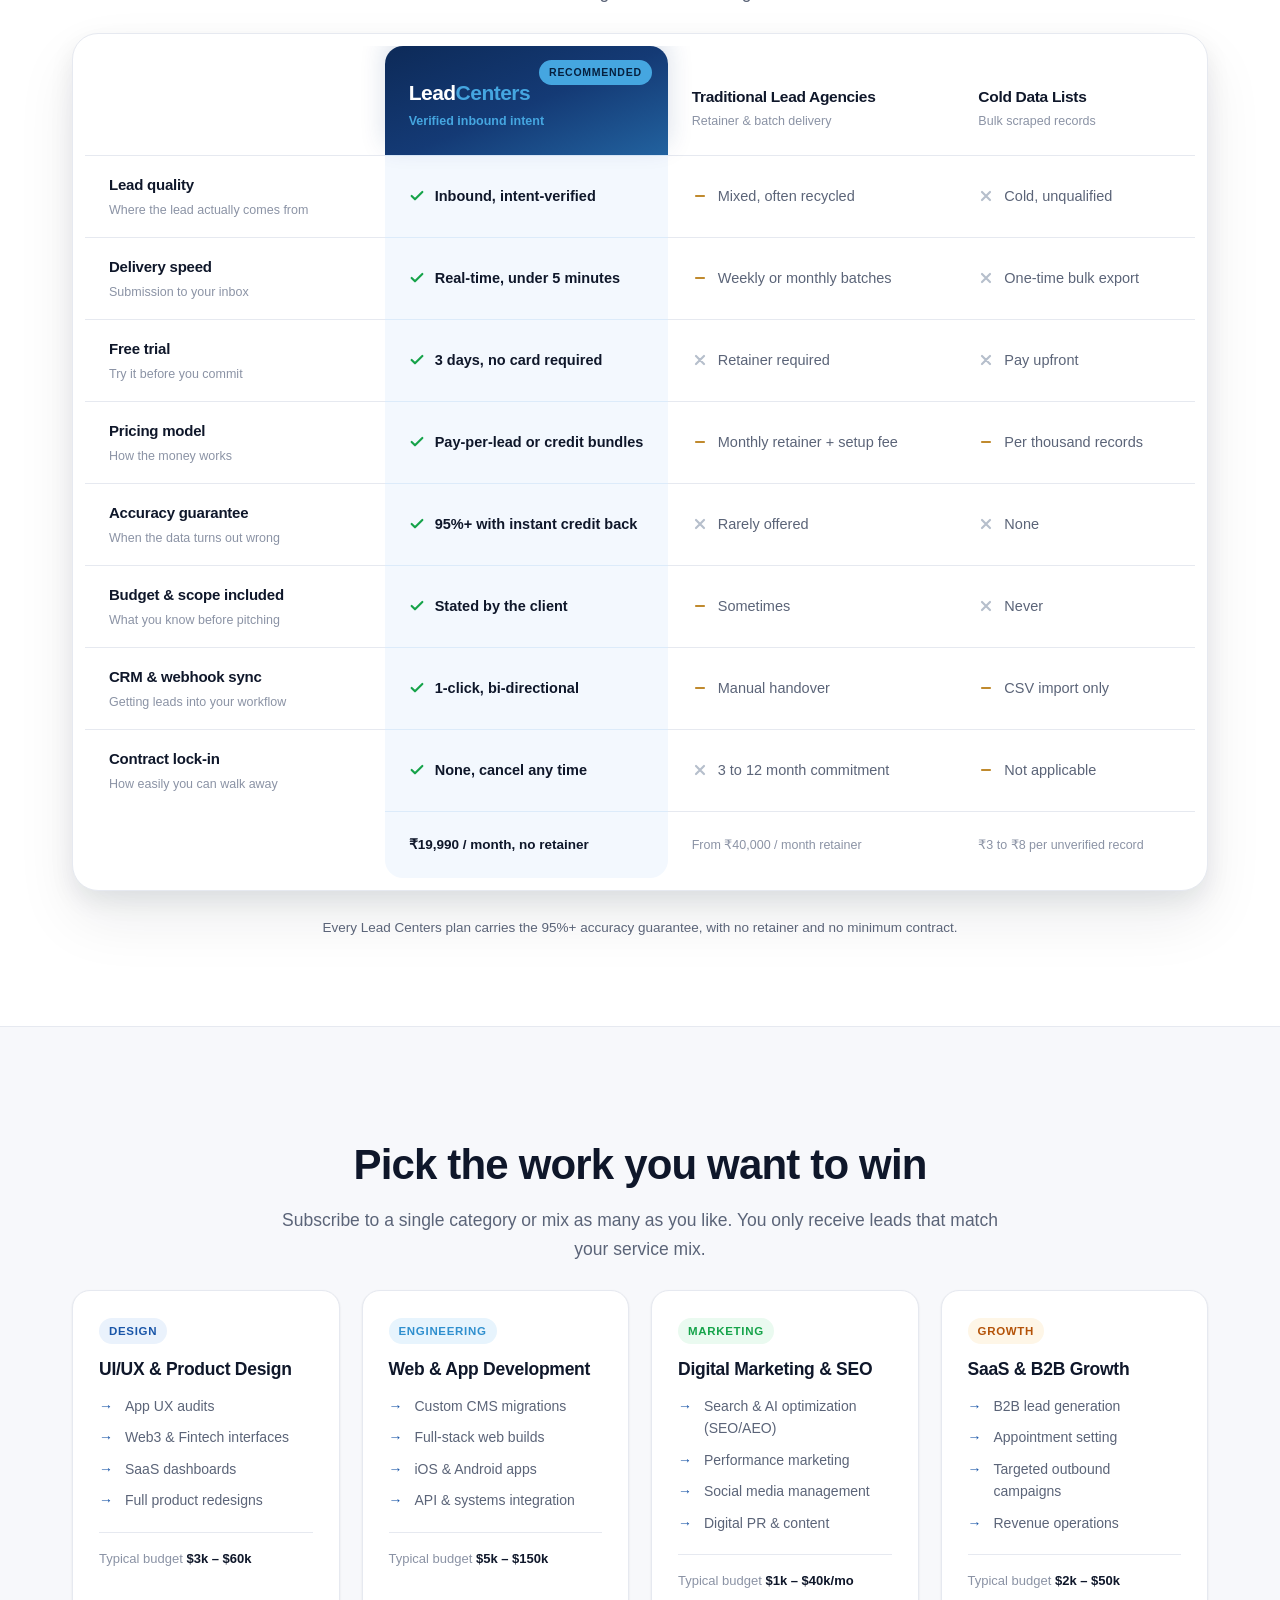
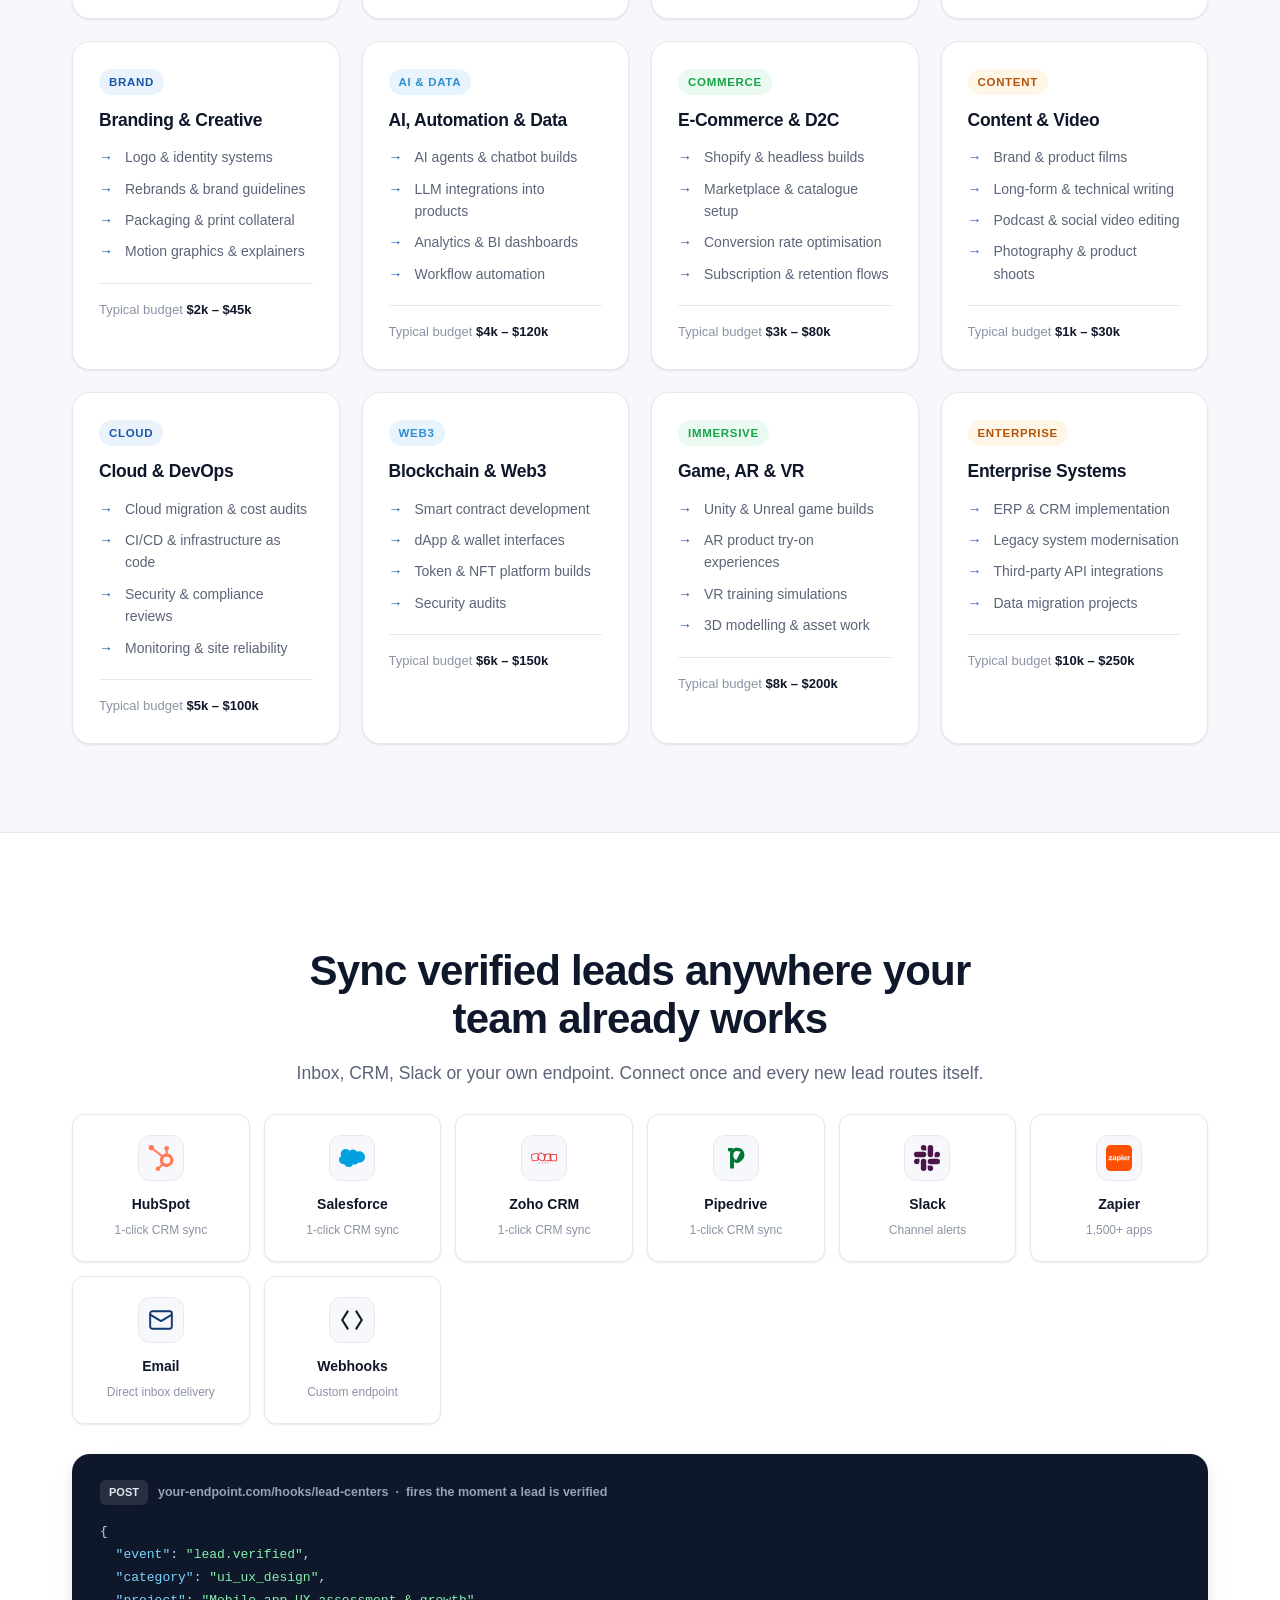
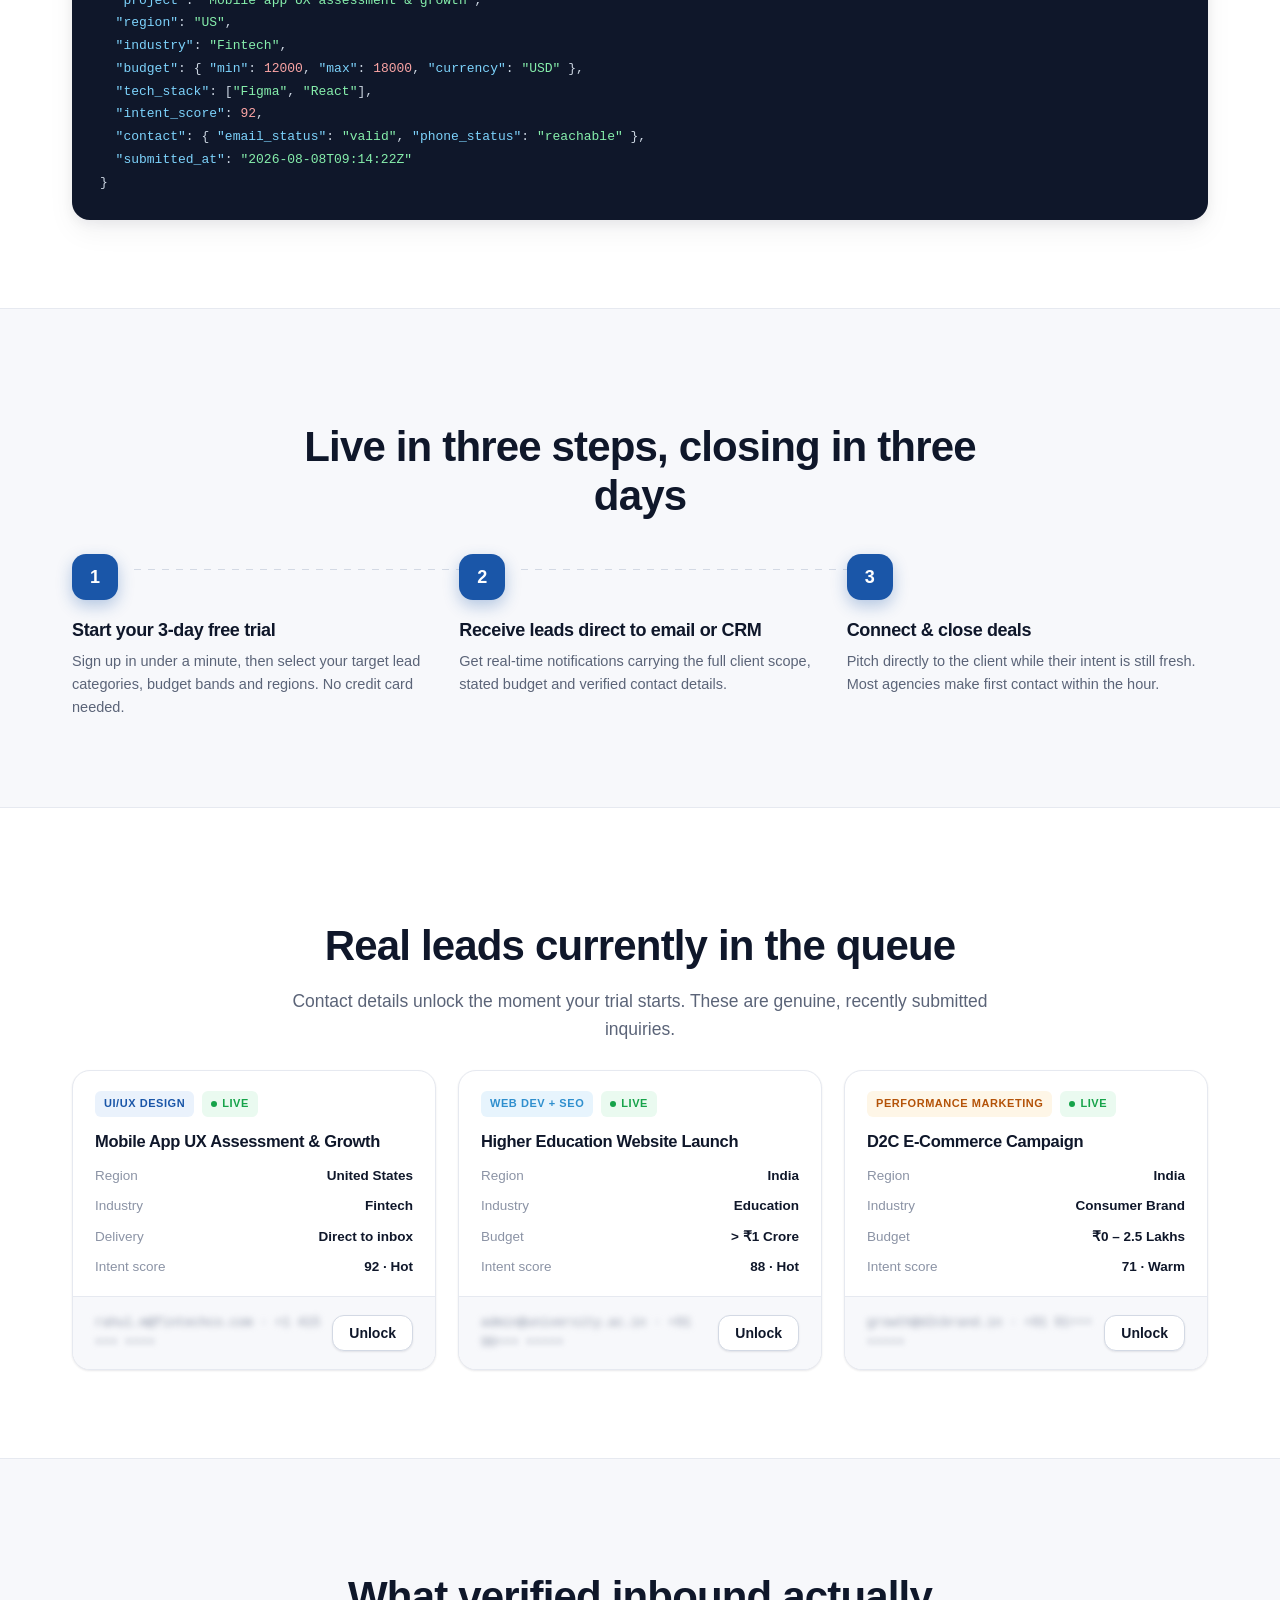
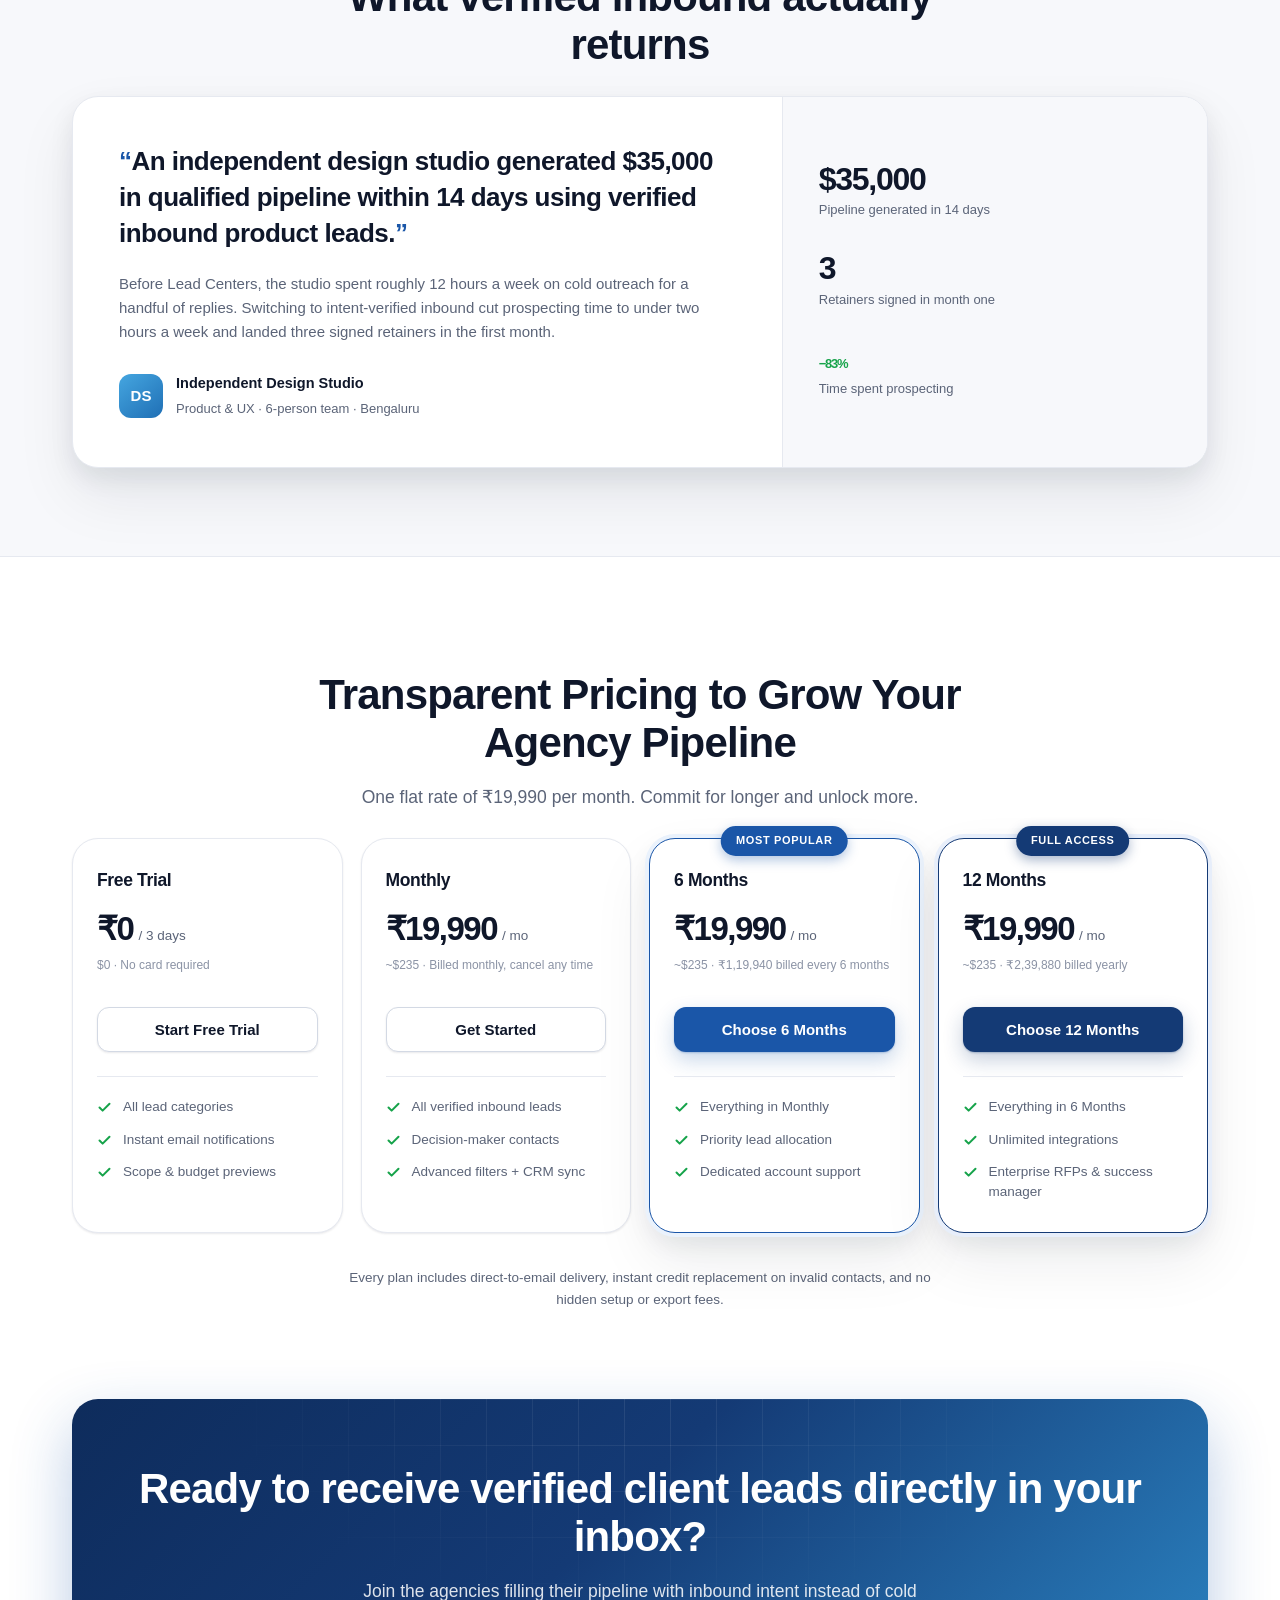
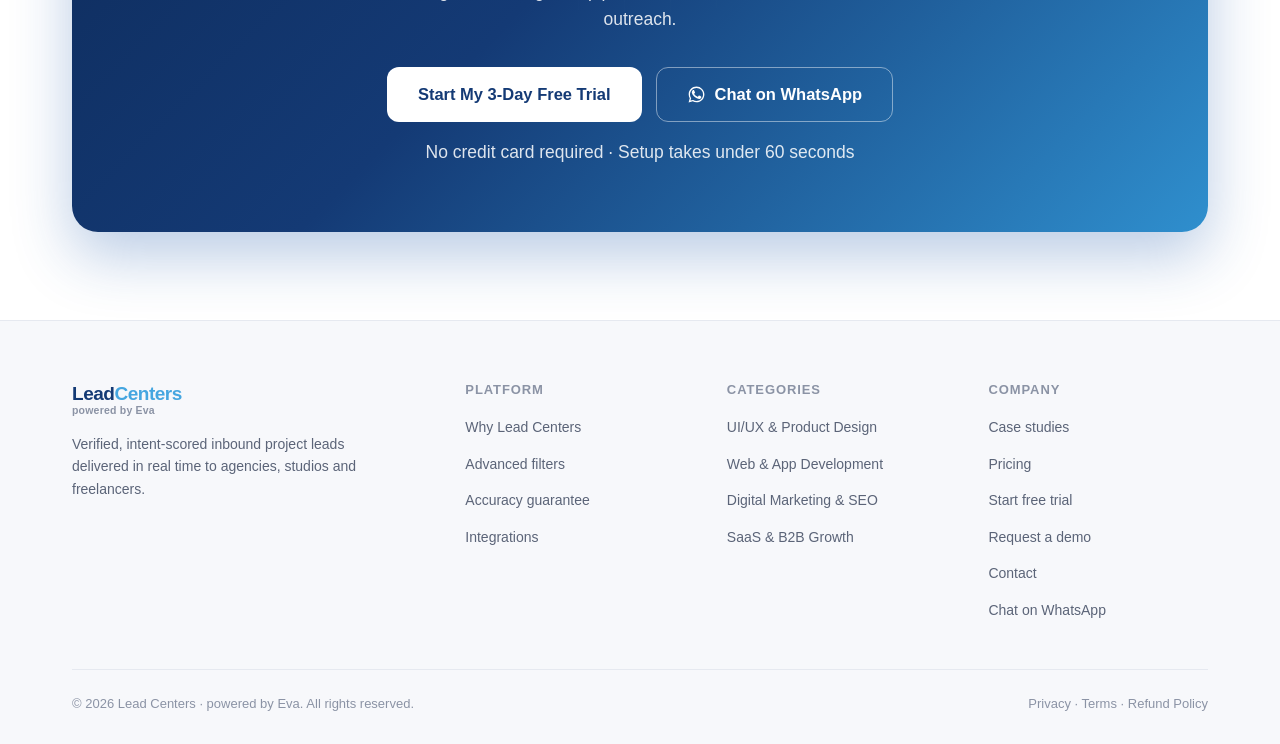
==== commit f47b6be6: "Use clean URLs throughout The address bar was showing /index.html#top. Two causes, both fixed.  - Th" ====
--- a/index.html
+++ b/index.html
@@ -29,7 +29,7 @@
 <header class="site-head">
   <div class="wrap">
     <div class="site-head__inner" id="headInner">
-      <a href="#top" class="brand" aria-label="Lead Centers home">
+      <a href="./" class="brand" aria-label="Lead Centers home">
         <span class="brand__word">
           <b>Lead<em>Centers</em></b>
           <small>powered by Eva</small>
@@ -45,7 +45,7 @@
       </nav>
 
       <div class="head-cta">
-        <a href="demo/index.html" class="btn btn--ghost btn--sm">Request a demo</a>
+        <a href="demo/" class="btn btn--ghost btn--sm">Request a demo</a>
         <a href="#pricing" class="btn btn--primary btn--sm">Start 3-Day Free Trial</a>
        <a href="https://wa.me/917018761328?text=Hi%20Lead%20Centers%2C%20I%27d%20like%20to%20know%20more%20about%20your%20inbound%20project%20leads." target="_blank" rel="noopener"
            class="btn btn--wa btn--sm" aria-label="Chat with Lead Centers on WhatsApp" title="Chat on WhatsApp"><svg width="18" height="18" viewBox="0 0 24 24" fill="currentColor" aria-hidden="true"><path d="M17.47 14.38c-.3-.15-1.75-.86-2.02-.96-.27-.1-.47-.15-.67.15-.2.3-.77.96-.94 1.16-.17.2-.35.22-.64.08-.3-.15-1.25-.46-2.38-1.47-.88-.78-1.47-1.75-1.64-2.05-.17-.3-.02-.46.13-.6.13-.13.3-.35.45-.52.15-.17.2-.3.3-.5.1-.2.05-.37-.02-.52-.08-.15-.67-1.6-.92-2.2-.24-.58-.49-.5-.67-.51h-.57c-.2 0-.52.07-.79.37-.27.3-1.04 1.02-1.04 2.48s1.06 2.88 1.21 3.08c.15.2 2.1 3.2 5.08 4.49.71.3 1.26.49 1.69.63.71.22 1.36.19 1.87.12.57-.09 1.75-.72 2-1.41.25-.7.25-1.29.17-1.41-.07-.13-.27-.2-.57-.35z"/><path d="M12.04 2C6.58 2 2.13 6.45 2.13 11.91c0 1.75.46 3.45 1.32 4.95L2 22l5.25-1.38a9.86 9.86 0 0 0 4.79 1.22h.01c5.46 0 9.91-4.45 9.91-9.91 0-2.65-1.03-5.14-2.9-7.01A9.82 9.82 0 0 0 12.04 2zm0 18.13h-.01a8.2 8.2 0 0 1-4.18-1.15l-.3-.18-3.12.82.83-3.04-.2-.31a8.19 8.19 0 0 1-1.26-4.36c0-4.54 3.7-8.23 8.24-8.23a8.18 8.18 0 0 1 5.82 2.42 8.18 8.18 0 0 1 2.41 5.82c0 4.54-3.69 8.21-8.23 8.21z"/></svg><span>Chat on WhatsApp</span></a>
@@ -63,7 +63,7 @@
       <a href="#integrations">Integrations</a>
       <a href="#pricing">Pricing</a>
       <a href="#preview">Live lead preview</a>
-      <a href="demo/index.html">Request a demo</a>
+      <a href="demo/">Request a demo</a>
       <a href="https://wa.me/917018761328?text=Hi%20Lead%20Centers%2C%20I%27d%20like%20to%20know%20more%20about%20your%20inbound%20project%20leads." target="_blank" rel="noopener"
          class="btn btn--wa btn--block" aria-label="Chat with Lead Centers on WhatsApp" title="Chat on WhatsApp"><svg width="18" height="18" viewBox="0 0 24 24" fill="currentColor" aria-hidden="true"><path d="M17.47 14.38c-.3-.15-1.75-.86-2.02-.96-.27-.1-.47-.15-.67.15-.2.3-.77.96-.94 1.16-.17.2-.35.22-.64.08-.3-.15-1.25-.46-2.38-1.47-.88-.78-1.47-1.75-1.64-2.05-.17-.3-.02-.46.13-.6.13-.13.3-.35.45-.52.15-.17.2-.3.3-.5.1-.2.05-.37-.02-.52-.08-.15-.67-1.6-.92-2.2-.24-.58-.49-.5-.67-.51h-.57c-.2 0-.52.07-.79.37-.27.3-1.04 1.02-1.04 2.48s1.06 2.88 1.21 3.08c.15.2 2.1 3.2 5.08 4.49.71.3 1.26.49 1.69.63.71.22 1.36.19 1.87.12.57-.09 1.75-.72 2-1.41.25-.7.25-1.29.17-1.41-.07-.13-.27-.2-.57-.35z"/><path d="M12.04 2C6.58 2 2.13 6.45 2.13 11.91c0 1.75.46 3.45 1.32 4.95L2 22l5.25-1.38a9.86 9.86 0 0 0 4.79 1.22h.01c5.46 0 9.91-4.45 9.91-9.91 0-2.65-1.03-5.14-2.9-7.01A9.82 9.82 0 0 0 12.04 2zm0 18.13h-.01a8.2 8.2 0 0 1-4.18-1.15l-.3-.18-3.12.82.83-3.04-.2-.31a8.19 8.19 0 0 1-1.26-4.36c0-4.54 3.7-8.23 8.24-8.23a8.18 8.18 0 0 1 5.82 2.42 8.18 8.18 0 0 1 2.41 5.82c0 4.54-3.69 8.21-8.23 8.21z"/></svg><span>Chat on WhatsApp</span></a>
       <a href="#pricing" class="btn btn--primary btn--block">Start 3-Day Free Trial</a>
@@ -856,7 +856,7 @@
         <h3>Free Trial</h3>
         <div class="plan__price"><b>₹0</b><span>/ 3 days</span></div>
         <div class="plan__billed">$0 · No card required</div>
-        <a href="demo/index.html" class="btn btn--ghost btn--block">Start Free Trial</a>
+        <a href="demo/" class="btn btn--ghost btn--block">Start Free Trial</a>
         <ul class="plan__feats">
           <li><svg class="ic ic--yes"><use href="#i-check"/></svg><span>All lead categories</span></li>
           <li><svg class="ic ic--yes"><use href="#i-check"/></svg><span>Instant email notifications</span></li>
@@ -868,7 +868,7 @@
         <h3>Monthly</h3>
         <div class="plan__price"><b>₹19,990</b><span>/ mo</span></div>
         <div class="plan__billed">~$235 · Billed monthly, cancel any time</div>
-        <a href="demo/index.html" class="btn btn--ghost btn--block">Get Started</a>
+        <a href="demo/" class="btn btn--ghost btn--block">Get Started</a>
         <ul class="plan__feats">
           <li><svg class="ic ic--yes"><use href="#i-check"/></svg><span>All verified inbound leads</span></li>
           <li><svg class="ic ic--yes"><use href="#i-check"/></svg><span>Decision-maker contacts</span></li>
@@ -881,7 +881,7 @@
         <h3>6 Months</h3>
         <div class="plan__price"><b>₹19,990</b><span>/ mo</span></div>
         <div class="plan__billed">~$235 · ₹1,19,940 billed every 6 months</div>
-        <a href="demo/index.html" class="btn btn--primary btn--block">Choose 6 Months</a>
+        <a href="demo/" class="btn btn--primary btn--block">Choose 6 Months</a>
         <ul class="plan__feats">
           <li><svg class="ic ic--yes"><use href="#i-check"/></svg><span>Everything in Monthly</span></li>
           <li><svg class="ic ic--yes"><use href="#i-check"/></svg><span>Priority lead allocation</span></li>
@@ -894,7 +894,7 @@
         <h3>12 Months</h3>
         <div class="plan__price"><b>₹19,990</b><span>/ mo</span></div>
         <div class="plan__billed">~$235 · ₹2,39,880 billed yearly</div>
-        <a href="demo/index.html" class="btn btn--navy btn--block">Choose 12 Months</a>
+        <a href="demo/" class="btn btn--navy btn--block">Choose 12 Months</a>
         <ul class="plan__feats">
           <li><svg class="ic ic--yes"><use href="#i-check"/></svg><span>Everything in 6 Months</span></li>
           <li><svg class="ic ic--yes"><use href="#i-check"/></svg><span>Unlimited integrations</span></li>
@@ -938,7 +938,7 @@
   <div class="wrap">
     <div class="foot__grid foot">
       <div class="foot__about">
-        <a href="#top" class="brand">
+        <a href="./" class="brand">
           <span class="brand__word"><b>Lead<em>Centers</em></b><small>powered by Eva</small></span>
         </a>
         <p>Verified, intent-scored inbound project leads delivered in real time to agencies, studios and freelancers.</p>
@@ -970,8 +970,8 @@
           <li><a href="#results">Case studies</a></li>
           <li><a href="#pricing">Pricing</a></li>
           <li><a href="#cta">Start free trial</a></li>
-          <li><a href="demo/index.html">Request a demo</a></li>
-          <li><a href="demo/index.html">Contact</a></li>
+          <li><a href="demo/">Request a demo</a></li>
+          <li><a href="demo/">Contact</a></li>
           <li><a href="https://wa.me/917018761328?text=Hi%20Lead%20Centers%2C%20I%27d%20like%20to%20know%20more." target="_blank" rel="noopener">Chat on WhatsApp</a></li>
         </ul>
       </div>
--- a/assets/css/responsive.css
+++ b/assets/css/responsive.css
@@ -1,7 +1,23 @@
 /* Lead Centers | All media queries. Must load last.
-   Part of the split stylesheet. Load order: base, layout, components, responsive. */
+   Part of the split stylesheet. Load order: base, layout, components, motion,
+   responsive. Breakpoints, widest first:
 
-/* --- Responsive ---------------------------------------------------------- */
+     1280  large laptop trims
+     1024  tablet landscape: split layouts collapse to one column
+      860  nav collapses into the drawer
+      760  phone landscape / small tablet: everything goes single column
+      600  phone portrait
+      400  small phone
+   plus height and capability queries at the end.                           */
+
+/* --- 1280: keep wide layouts from crowding the viewport edge -------------- */
+@media (max-width: 1280px) {
+  :root { --gutter: 22px; }
+  .hero__grid { gap: 44px; }
+  .demo__grid { gap: 48px; }
+}
+
+/* --- 1024: tablet landscape ---------------------------------------------- */
 @media (max-width: 1024px) {
   .hero__grid { grid-template-columns: 1fr; gap: 48px; }
   .hero__sub { max-width: none; }
@@ -15,38 +31,156 @@
   .plans:not(.plans--4) .plan--feature { order: -1; }
   .plan__billed { min-height: 0; }
   .foot__grid { grid-template-columns: 1fr 1fr; gap: 34px; }
+
+  /* Directional reveals become vertical: sideways travel causes overflow
+     once the columns stack. */
+  .reveal--left, .reveal--right { transform: translateY(20px); }
 }
 
+/* --- 860: nav collapses --------------------------------------------------- */
 @media (max-width: 860px) {
-  .nav, .head-cta { display: none; }
-  .burger { display: flex; }
+  .nav { display: none; }
+
+  /* Keep only WhatsApp in the header bar; the rest moves into the drawer. */
+  .head-cta { gap: 8px; margin-left: auto; }
+  .head-cta > .btn:not(.btn--wa) { display: none; }
+
+  .burger { display: flex; margin-left: 0; }
+
   .nav-drop {
     border-top: 1px solid var(--line);
     background: var(--surface);
     padding: 16px var(--gutter) 22px;
+    max-height: calc(100vh - 68px);
+    overflow-y: auto;
   }
   .nav-drop.open { display: block; }
   .nav-drop a { display: block; padding: 11px 0; font-size: 15px; font-weight: 560; color: var(--ink-2); border-bottom: 1px solid var(--line); }
-  .nav-drop .btn { margin-top: 16px; }
+  /* .nav-drop a would otherwise flatten these to left-aligned blocks */
+  .nav-drop .btn {
+    display: inline-flex;
+    justify-content: center;
+    padding: 14px 22px;
+    margin-top: 14px;
+    border-bottom: 0;
+    color: #fff;
+  }
+  .nav-drop .btn--ghost { color: var(--ink); }
 }
 
+/* --- 760: single column --------------------------------------------------- */
 @media (max-width: 760px) {
-  section { padding: 62px 0; }
-  .hero { padding: 52px 0 58px; }
+  section { padding: 60px 0; }
+  .hero { padding: 46px 0 56px; }
+
   .grid-3, .grid-4, .steps, .leads { grid-template-columns: 1fr; }
   .plans--4 { grid-template-columns: 1fr; max-width: 480px; margin-inline: auto; }
-  .vs { padding: 8px; border-radius: var(--r-lg); }
   .step::after { display: none; }
+
   .case__body { padding: 30px; }
   .case__stats { grid-template-columns: 1fr; padding: 26px 30px; gap: 22px; }
   .finale { padding: 46px 24px; }
+  .foot__grid { grid-template-columns: 1fr; }
+
   .fresult { flex-wrap: wrap; }
   .fresult .btn { margin-left: 0; width: 100%; }
-  .foot__grid { grid-template-columns: 1fr; }
-  .btn { width: 100%; }
-  .hero__cta .btn, .finale__cta .btn { flex: 1 1 100%; }
+
+  /* Only the buttons that are meant to fill their container go full width.
+     A blanket rule here breaks the inline "Unlock" buttons on lead cards. */
+  .hero__cta .btn,
+  .finale__cta .btn,
+  .dcta .btn,
+  .plan .btn { width: 100%; flex: 1 1 100%; }
+
+  /* Comparison table: shrink the cells so less horizontal scrolling is needed */
+  .vs { padding: 8px; border-radius: var(--r-lg); }
+  .vs__table { min-width: 660px; }
+  .vs__table thead th { padding: 18px 14px; }
+  .vs__table tbody th,
+  .vs__table tbody td,
+  .vs__table tfoot td { padding: 14px; font-size: 13.5px; }
+  .vs__table tbody th b { font-size: 14px; }
+  .vs__table tbody th span { display: none; }
+  .vs__us--cap .vs__name { font-size: 17px; }
+  .vs__ribbon { top: 10px; right: 10px; font-size: 9.5px; padding: 3px 8px; }
+  col.c-feat { width: 34%; }
+
+  /* Keep the float clear of the footer's tap targets */
+  .wa { right: 14px; bottom: 14px; }
 }
 
+/* --- 600: phone portrait -------------------------------------------------- */
+@media (max-width: 600px) {
+  :root { --gutter: 18px; }
+  section { padding: 52px 0; }
+  .head { margin-bottom: 36px; }
+
+  .site-head__inner { height: 62px; gap: 12px; }
+  .brand__word b { font-size: 17.5px; }
+  .brand__word small { font-size: 10px; }
+
+  .card { padding: 22px; }
+  .plan { padding: 26px 20px; }
+  .lede { font-size: 16px; }
+
+  /* Lead cards: the masked contact and its button stop fighting for width */
+  .lead__lock { flex-wrap: wrap; gap: 12px; }
+  .lead__lock .masked { flex: 1 1 100%; }
+  .lead__lock .btn { width: 100%; }
+
+  /* Intent rows drop the score chip onto its own line rather than squeezing */
+  .intent { grid-template-columns: auto 1fr; row-gap: 10px; }
+  .intent .score { grid-column: 2; justify-self: start; }
+
+  .fgroup, .fpanel__head, .fresult { padding-inline: 18px; }
+  .chip { font-size: 12.5px; padding: 6px 12px; }
+
+  .hook { padding: 20px 18px; font-size: 12px; }
+  .quote { font-size: 19px; }
+  .kpi b { font-size: 28px; }
+  .plan__price b { font-size: 30px; }
+
+  .foot__base { flex-direction: column; align-items: flex-start; gap: 8px; }
+}
+
+/* --- 400: small phone ----------------------------------------------------- */
+@media (max-width: 400px) {
+  :root { --gutter: 15px; }
+
+  .hero h1, .demo h1 { font-size: 29px; letter-spacing: -.03em; }
+  .hero__sub, .demo__sub { font-size: 15.5px; }
+  .h2 { font-size: 25px; }
+
+  .btn--lg { padding: 15px 20px; font-size: 15.5px; }
+  .card__icon { width: 40px; height: 40px; }
+
+  .inbox__list { padding: 6px; }
+  .mailrow { grid-template-columns: 32px 1fr; padding: 11px; gap: 10px; }
+  .mailrow .avatar { width: 32px; height: 32px; font-size: 11px; }
+  .mailrow__time { display: none; }
+
+  .floatcard { position: static; margin-top: 14px; right: auto; bottom: auto; }
+
+  .plan__price b { font-size: 27px; }
+  .fdone { padding: 40px 20px; }
+  .wa { height: 48px; padding: 0 12px; }
+  .wa svg { width: 22px; height: 22px; }
+}
+
+/* --- Short viewports: phones in landscape --------------------------------- */
+@media (max-height: 520px) and (orientation: landscape) {
+  .hero, .demo { padding-top: 34px; padding-bottom: 40px; }
+  .nav-drop { max-height: calc(100vh - 56px); }
+}
+
+/* --- Touch devices: hover states never resolve ---------------------------- */
+@media (hover: none) {
+  .card:hover, .plan:hover, .itile:hover, .lead:hover { transform: none; }
+  .wa:hover { gap: 0; padding-right: 16px; transform: none; }
+  .wa:hover .wa__label { max-width: 0; opacity: 0; }
+}
+
+/* --- Reduced motion ------------------------------------------------------- */
 @media (prefers-reduced-motion: reduce) {
   html { scroll-behavior: auto; }
   *, *::before, *::after { animation-duration: .001ms !important; transition-duration: .001ms !important; }
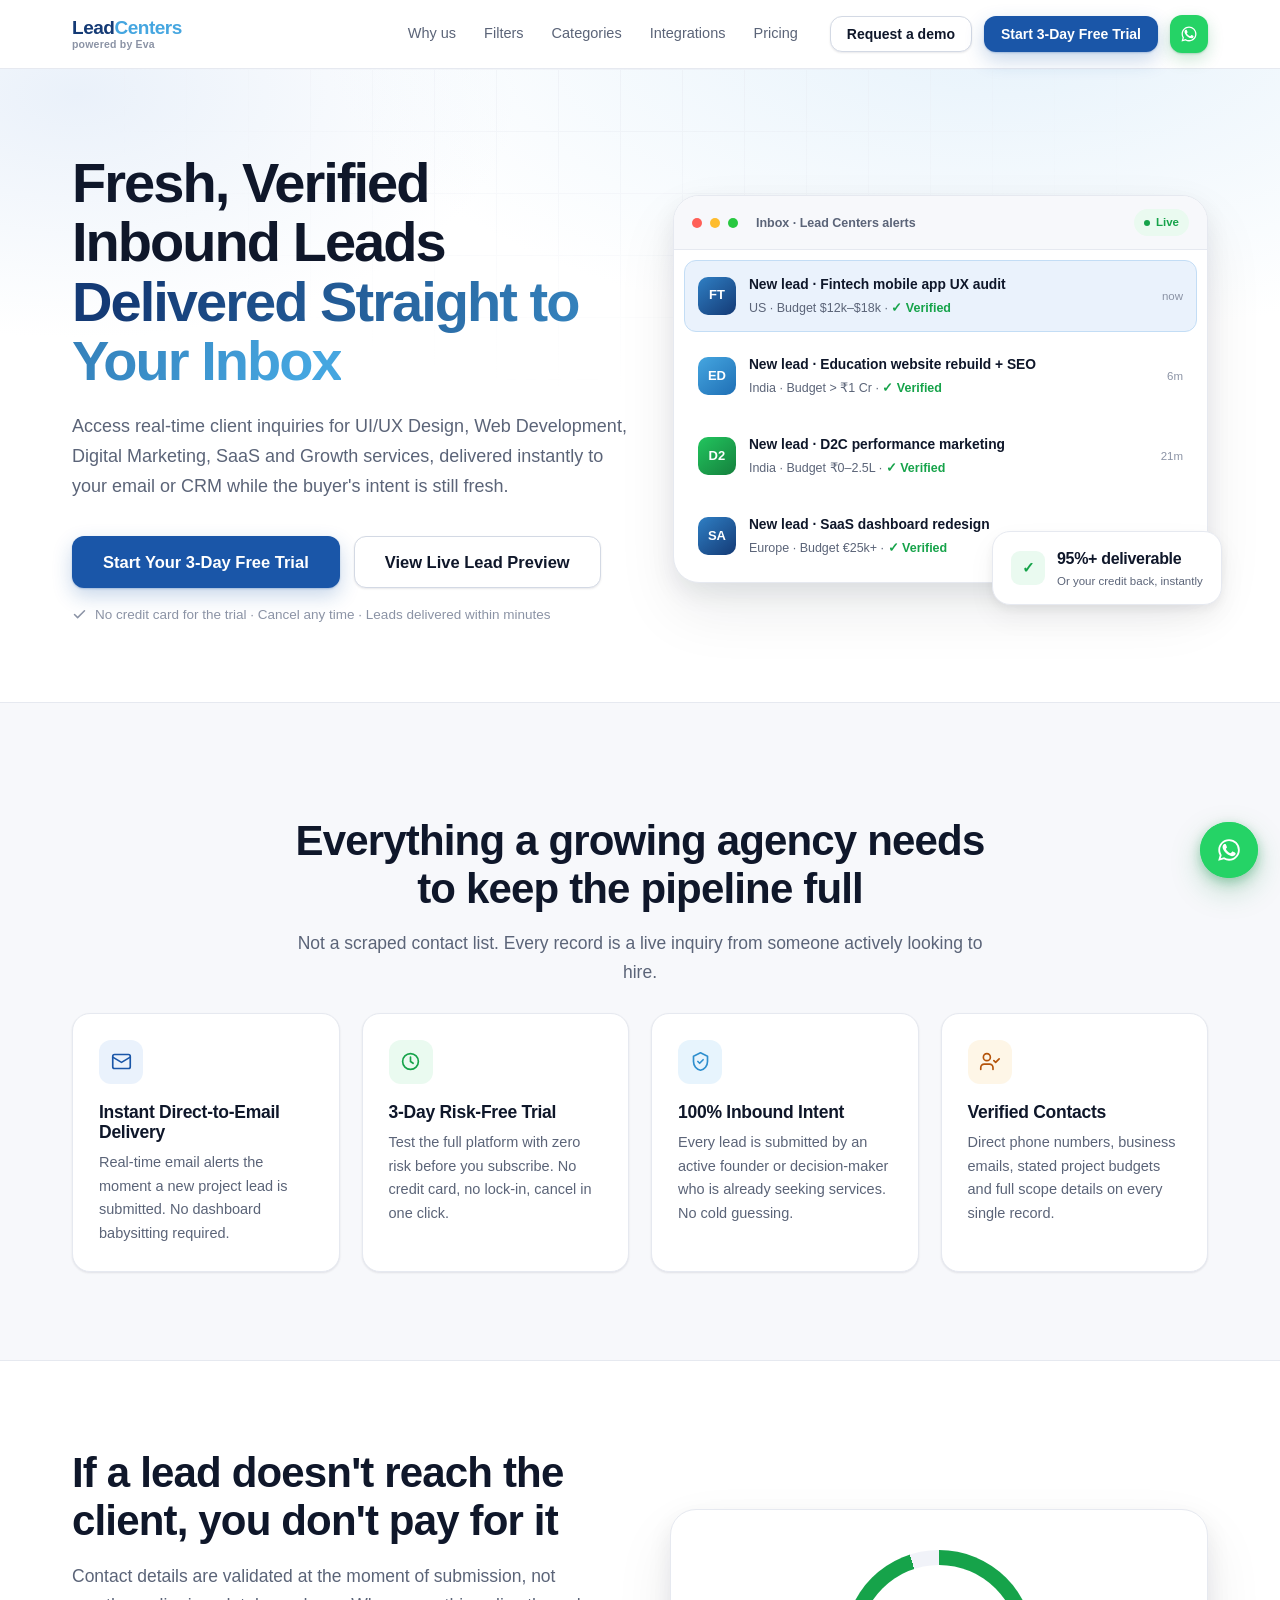
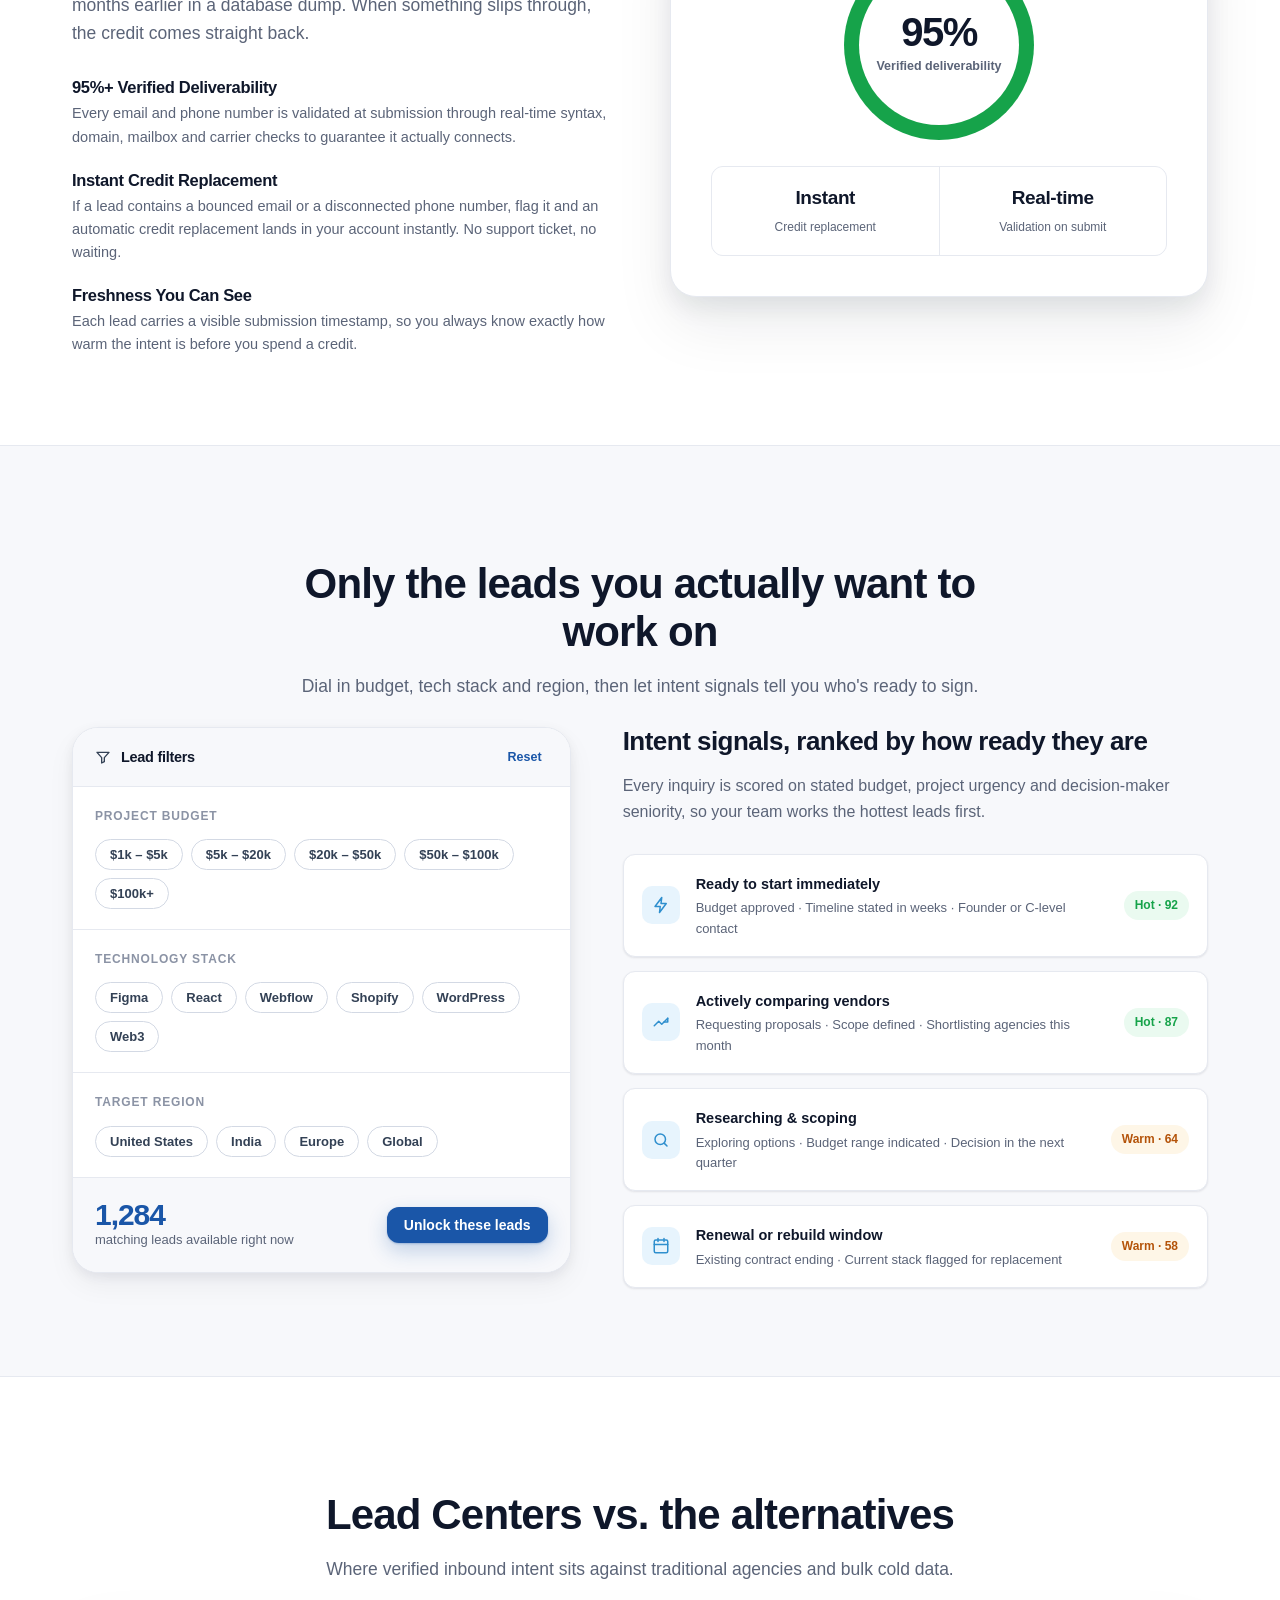
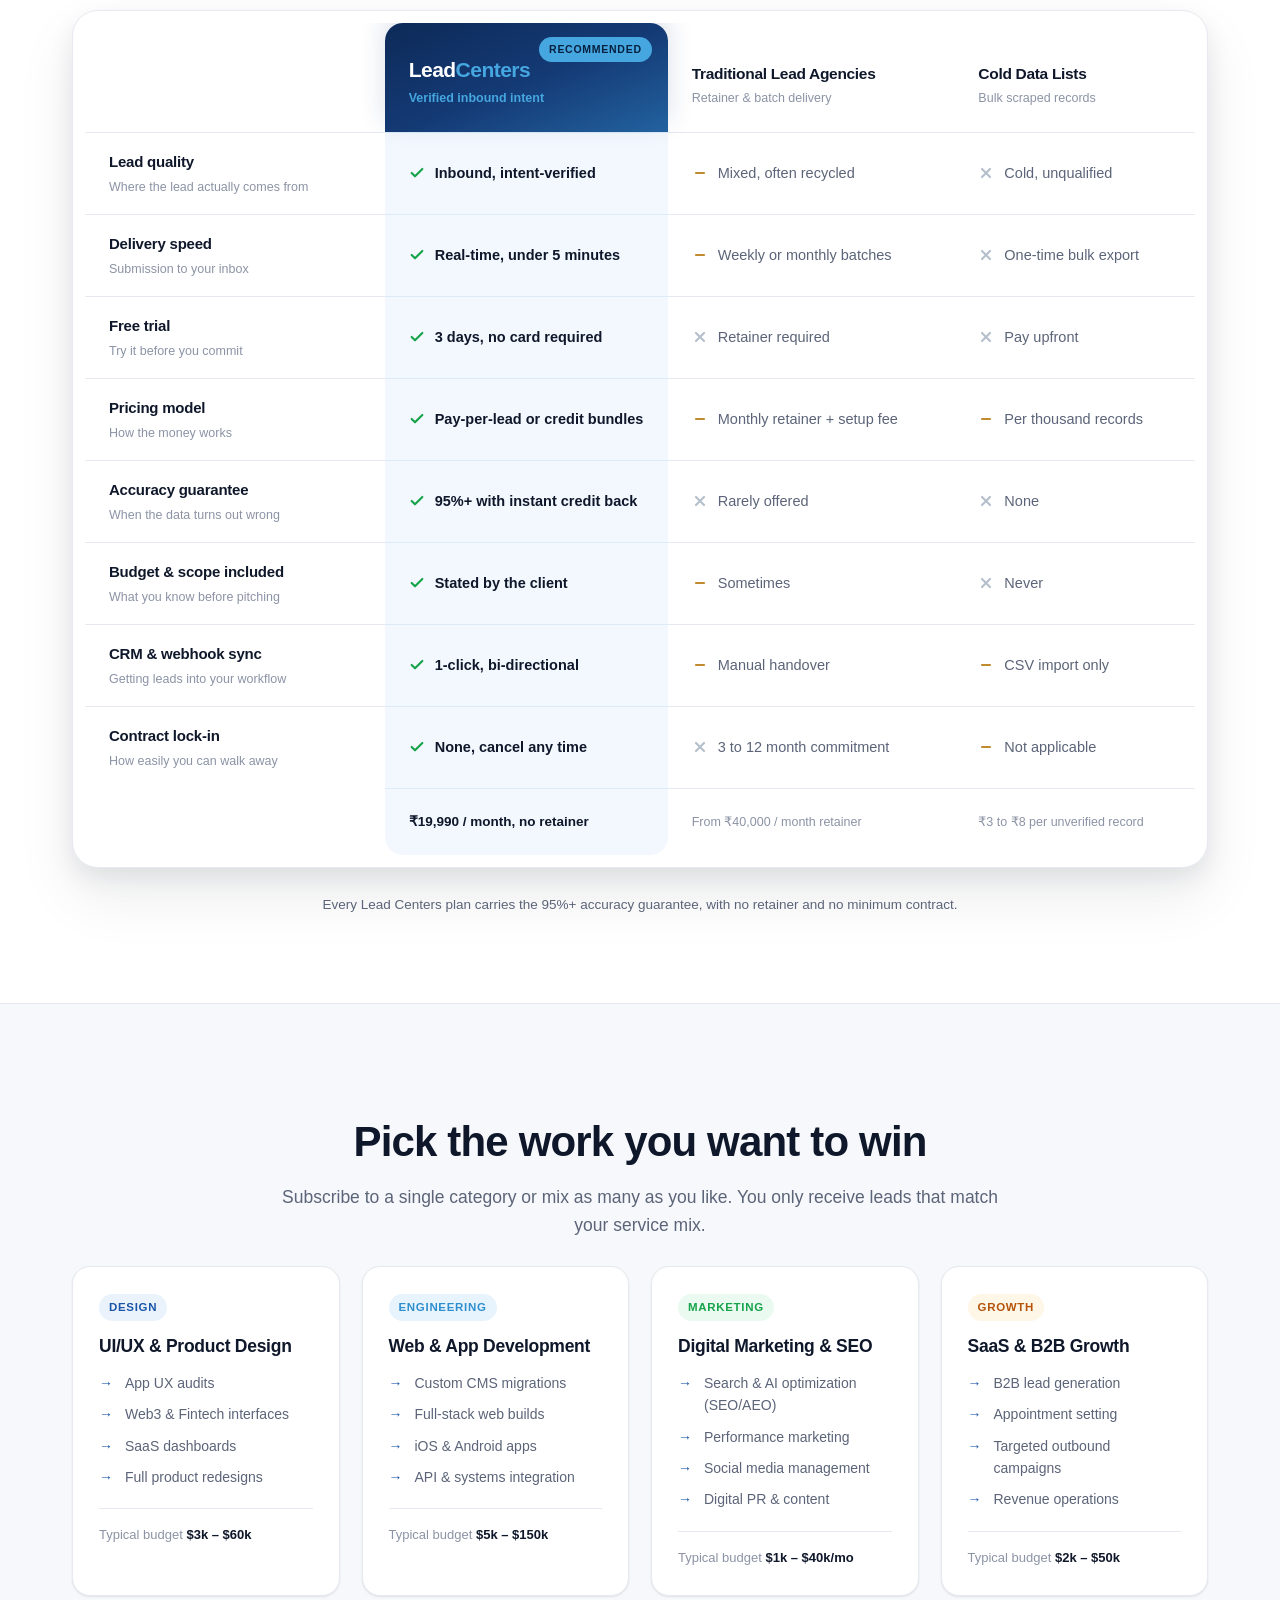
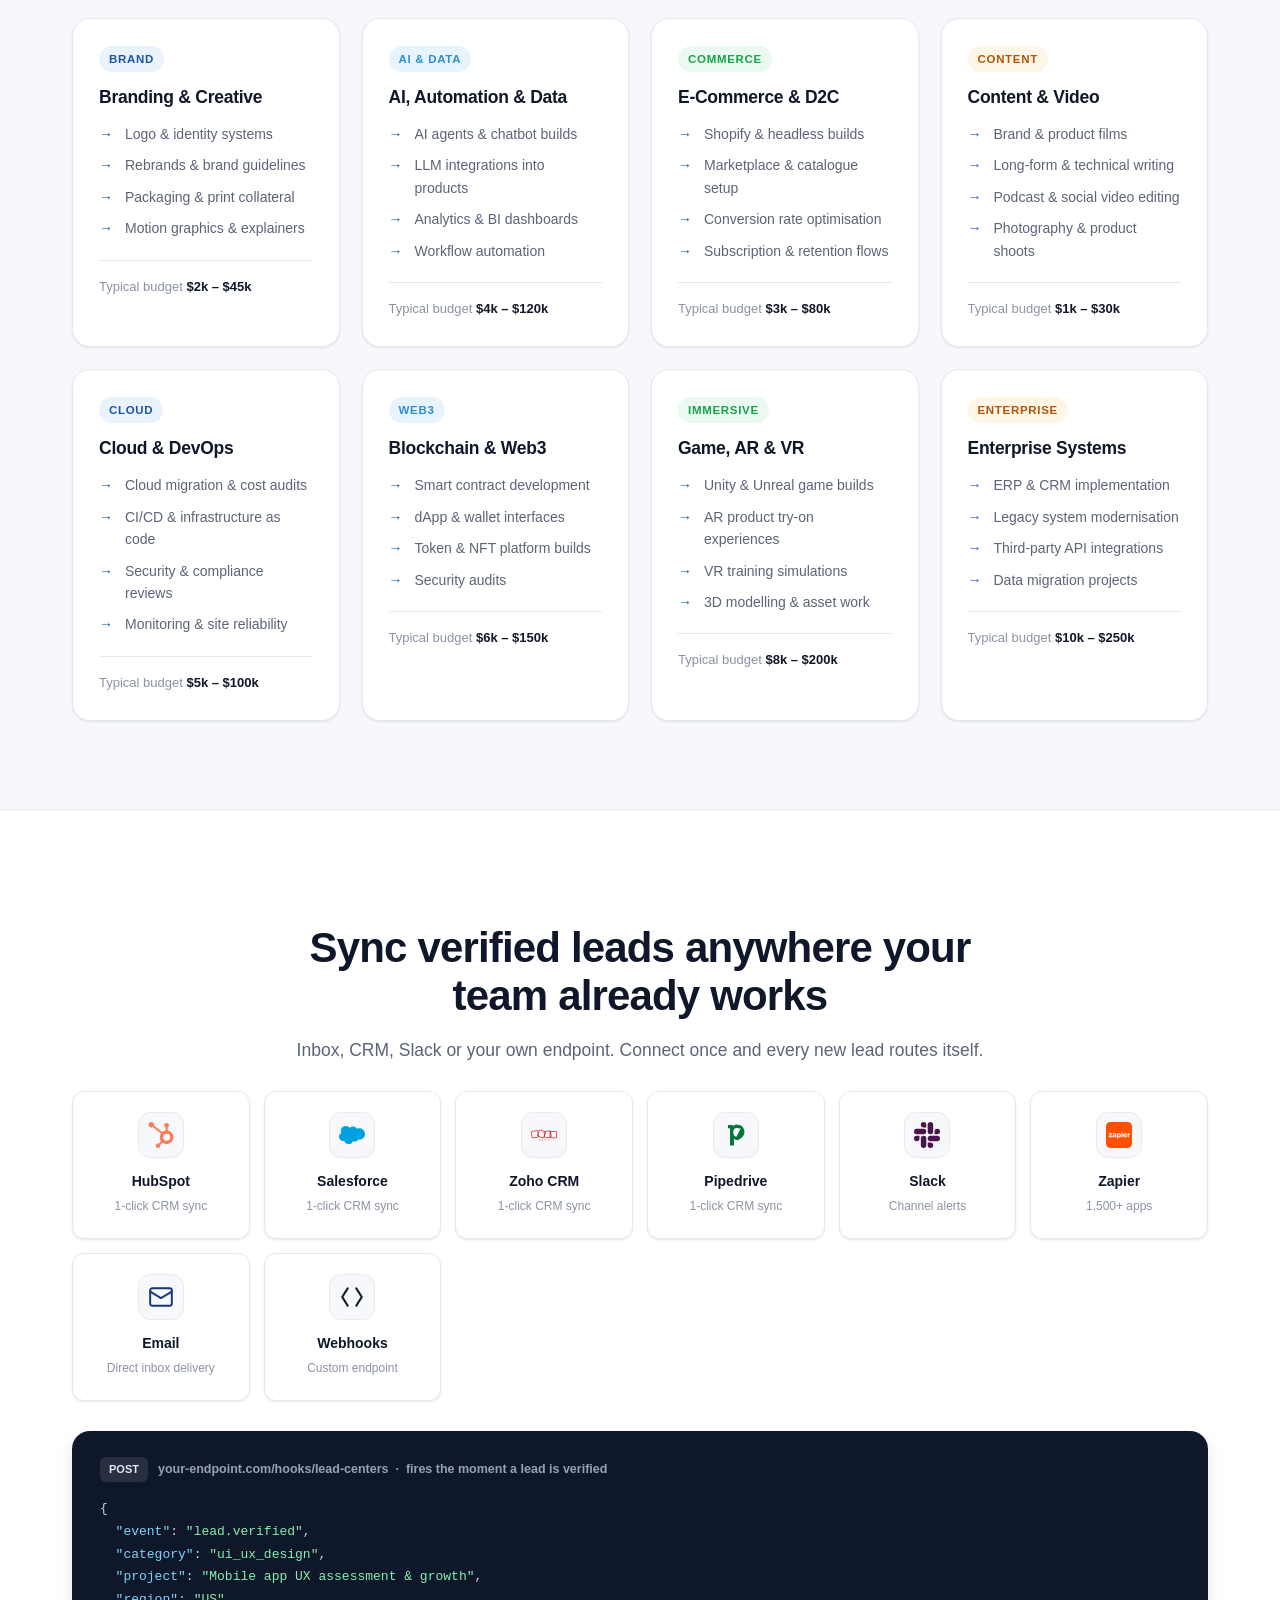
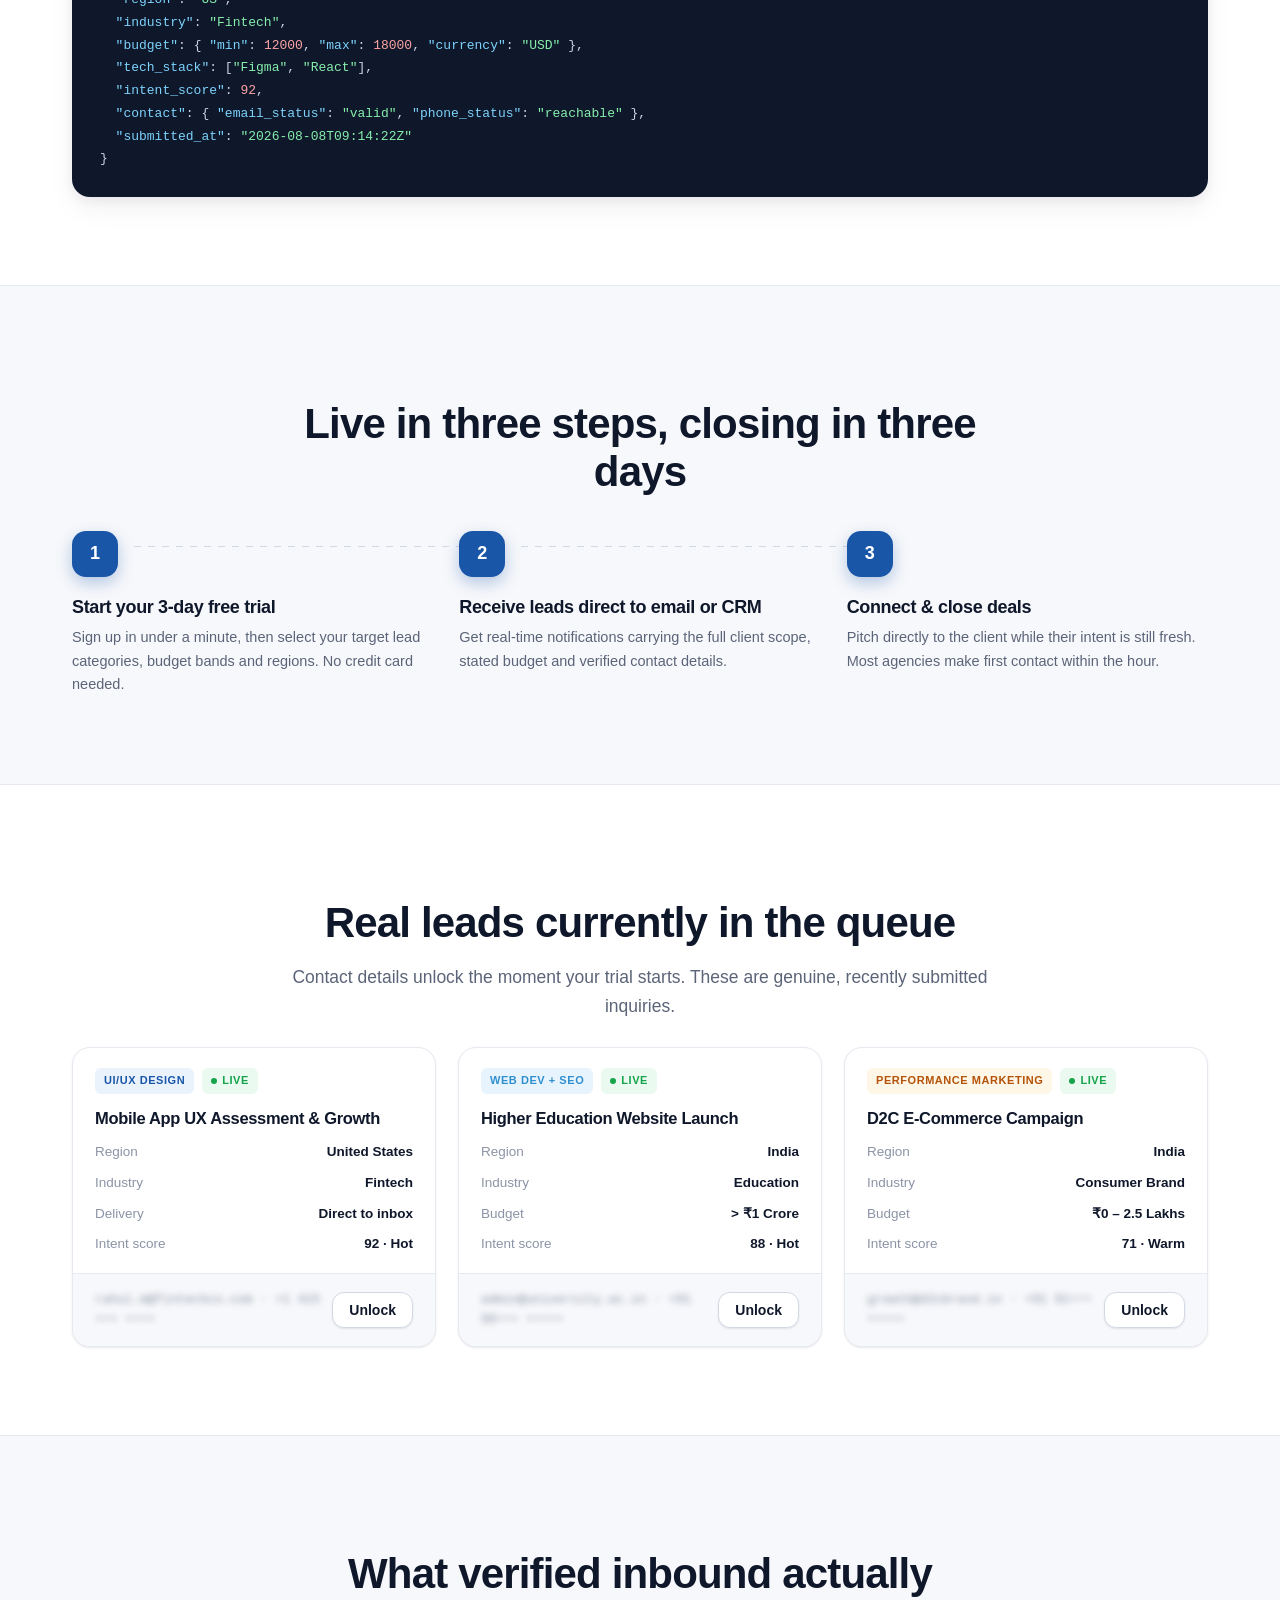
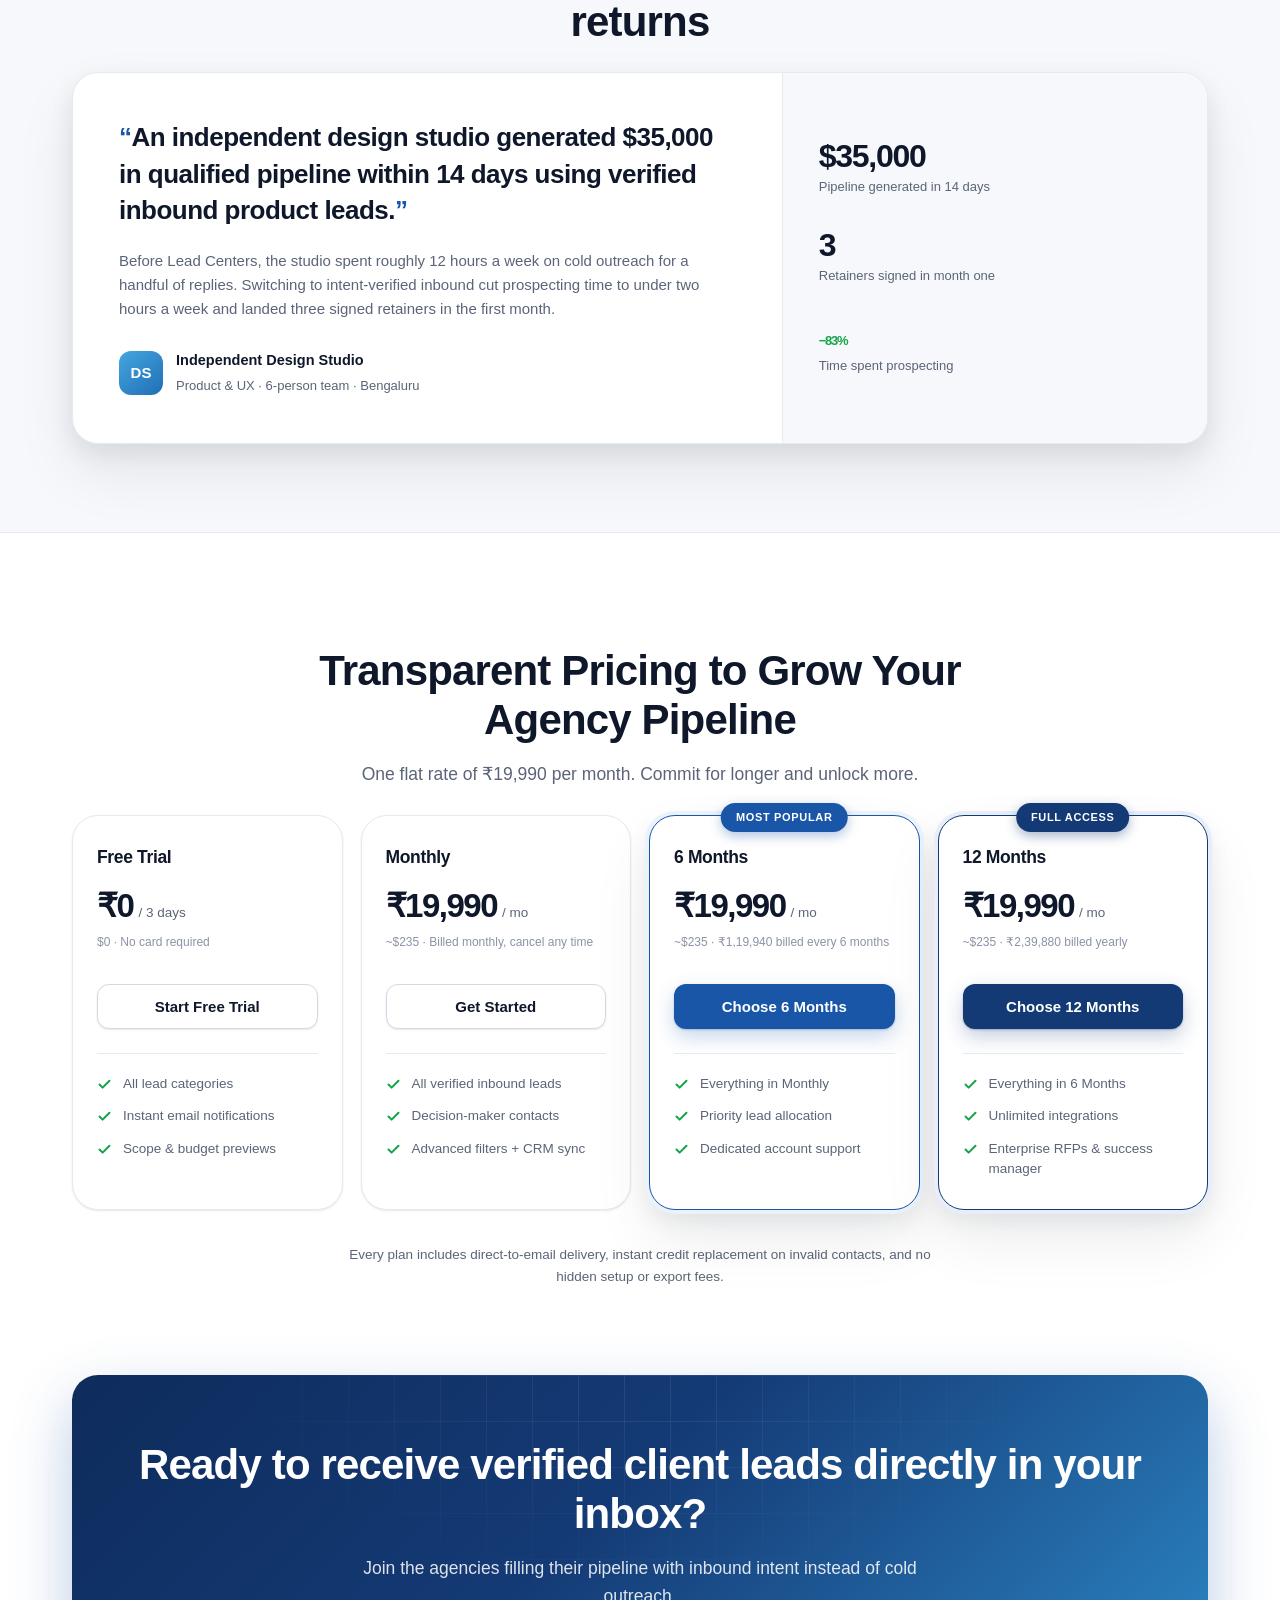
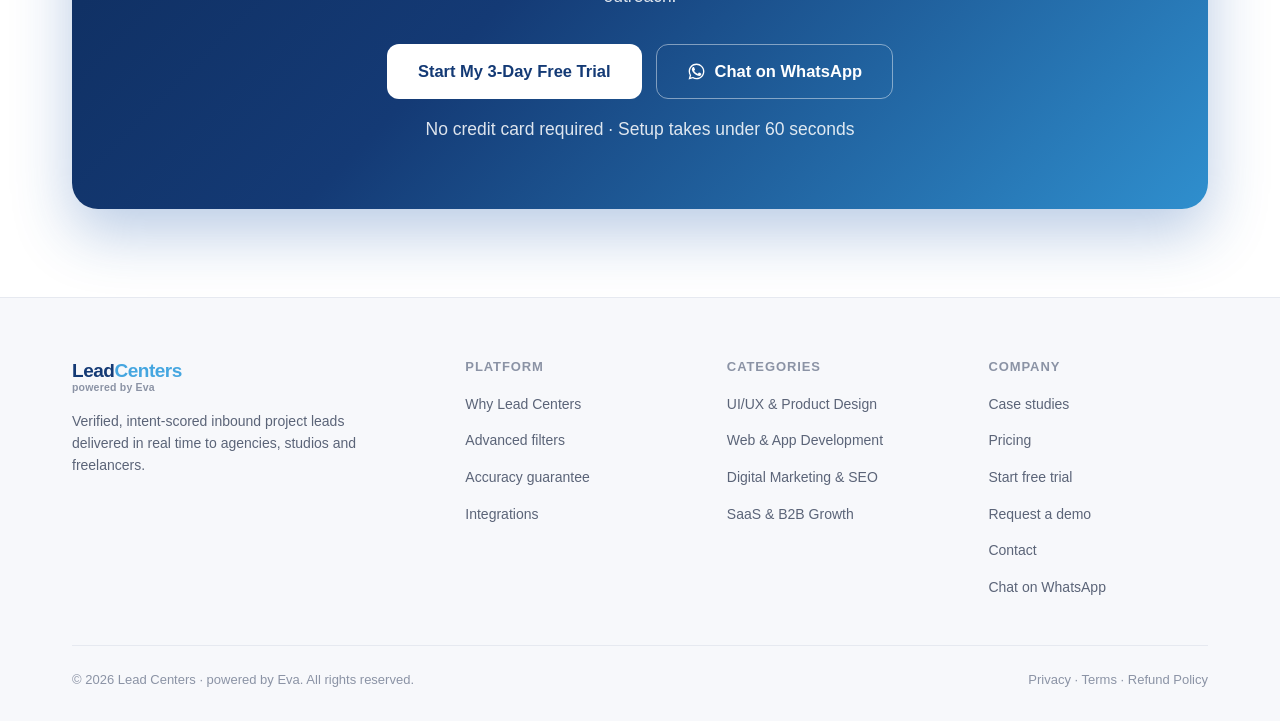
==== commit c78d42f2: "Remove the icon badges from the accuracy guarantee list The three green circular icons (check, refre" ====
--- a/index.html
+++ b/index.html
@@ -210,9 +210,6 @@
 
         <div class="guarantee__list">
           <div class="gitem">
-            <div class="gitem__badge">
-              <svg width="19" height="19" viewBox="0 0 24 24" fill="none" stroke="currentColor" stroke-width="2.2" stroke-linecap="round" stroke-linejoin="round"><polyline points="20 6 9 17 4 12"/></svg>
-            </div>
             <div>
               <h4>95%+ Verified Deliverability</h4>
               <p>Every email and phone number is validated at submission through real-time syntax, domain, mailbox and carrier checks to guarantee it actually connects.</p>
@@ -220,9 +217,6 @@
           </div>
 
           <div class="gitem">
-            <div class="gitem__badge">
-              <svg width="19" height="19" viewBox="0 0 24 24" fill="none" stroke="currentColor" stroke-width="2.2" stroke-linecap="round" stroke-linejoin="round"><path d="M3 12a9 9 0 1 0 3-6.7L3 8"/><path d="M3 3v5h5"/></svg>
-            </div>
             <div>
               <h4>Instant Credit Replacement</h4>
               <p>If a lead contains a bounced email or a disconnected phone number, flag it and an automatic credit replacement lands in your account instantly. No support ticket, no waiting.</p>
@@ -230,9 +224,6 @@
           </div>
 
           <div class="gitem">
-            <div class="gitem__badge">
-              <svg width="19" height="19" viewBox="0 0 24 24" fill="none" stroke="currentColor" stroke-width="2.2" stroke-linecap="round" stroke-linejoin="round"><circle cx="12" cy="12" r="9"/><path d="M12 16v-4M12 8h.01"/></svg>
-            </div>
             <div>
               <h4>Freshness You Can See</h4>
               <p>Each lead carries a visible submission timestamp, so you always know exactly how warm the intent is before you spend a credit.</p>
--- a/assets/css/components.css
+++ b/assets/css/components.css
@@ -30,12 +30,7 @@
 .guarantee { display: grid; grid-template-columns: 1fr 1fr; gap: 60px; align-items: center; }
 
 .guarantee__list { display: grid; gap: 22px; margin-top: 30px; }
-.gitem { display: grid; grid-template-columns: 42px 1fr; gap: 16px; }
-.gitem__badge {
-  width: 42px; height: 42px; border-radius: 12px;
-  display: grid; place-items: center;
-  background: var(--green-soft); color: var(--green);
-}
+.gitem { display: block; }
 .gitem h4 { font-size: 16.5px; margin-bottom: 5px; }
 .gitem p { font-size: 14.5px; color: var(--muted); }
 
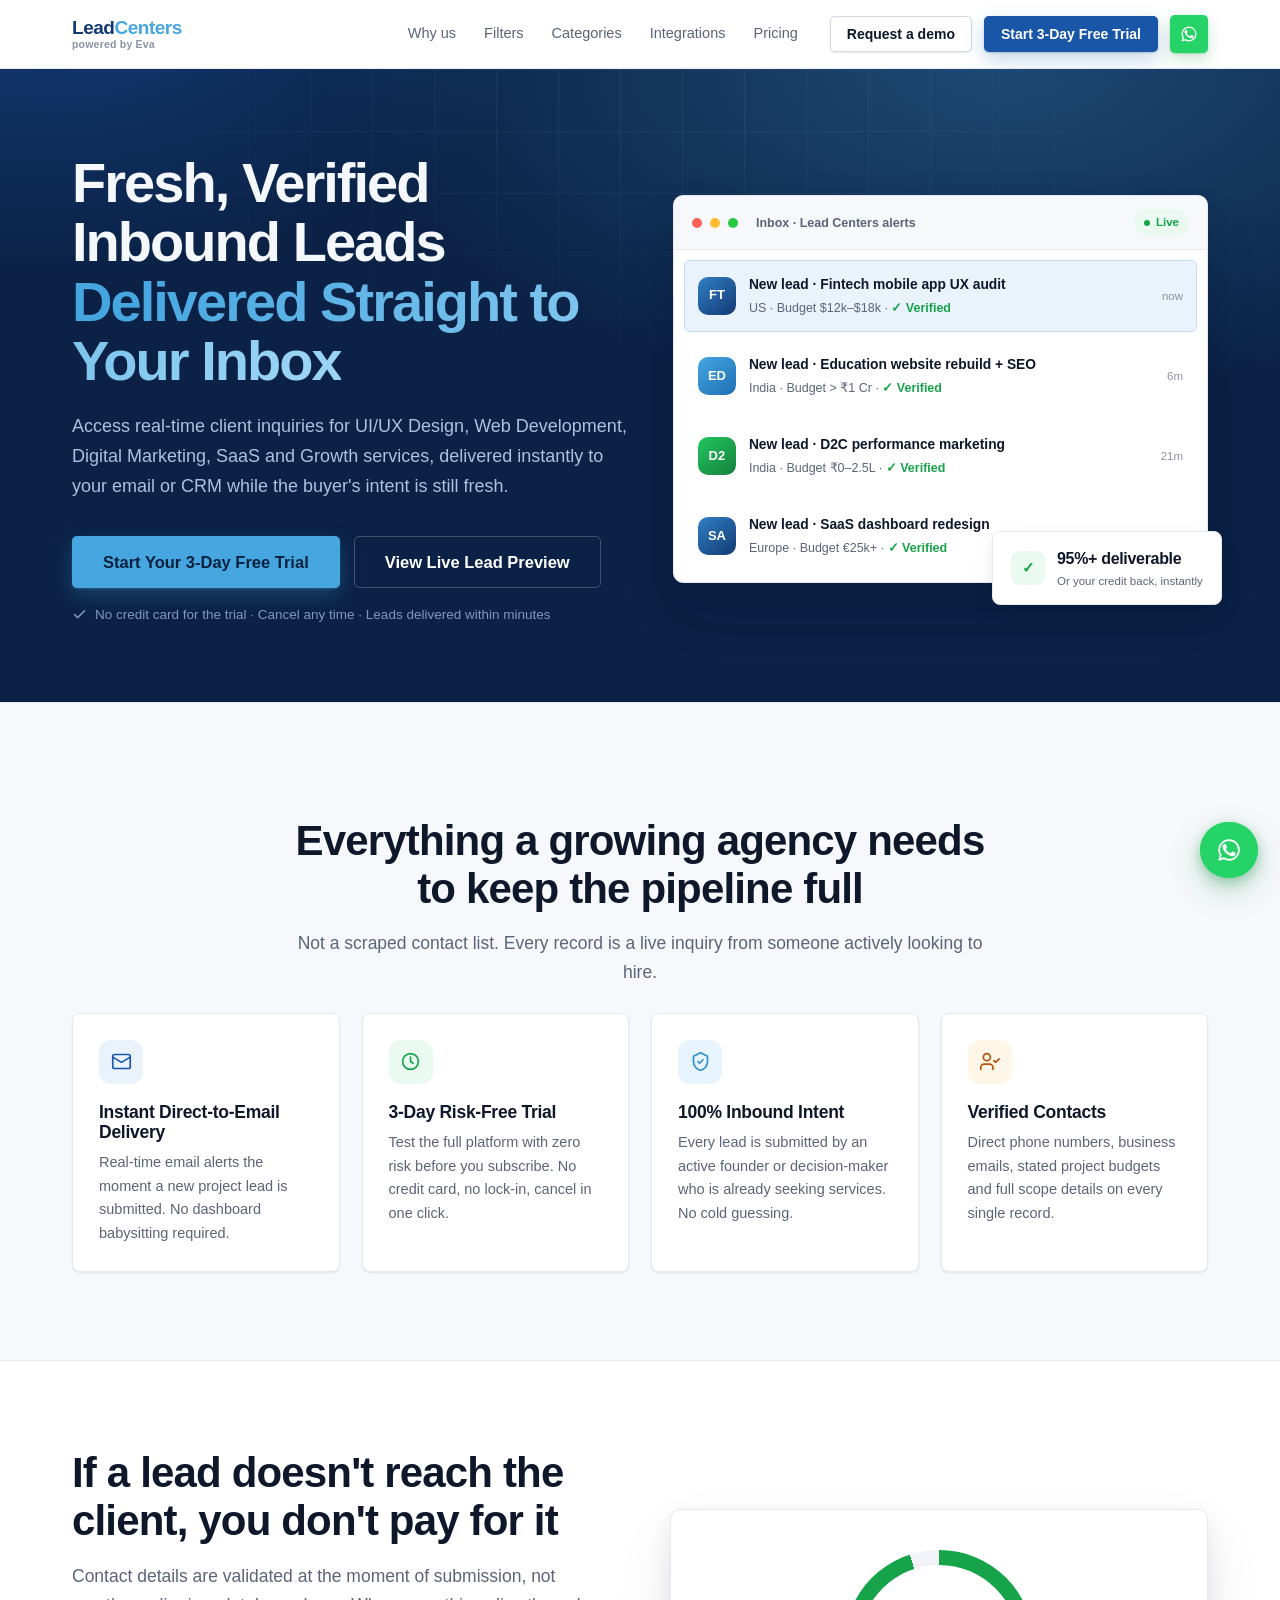
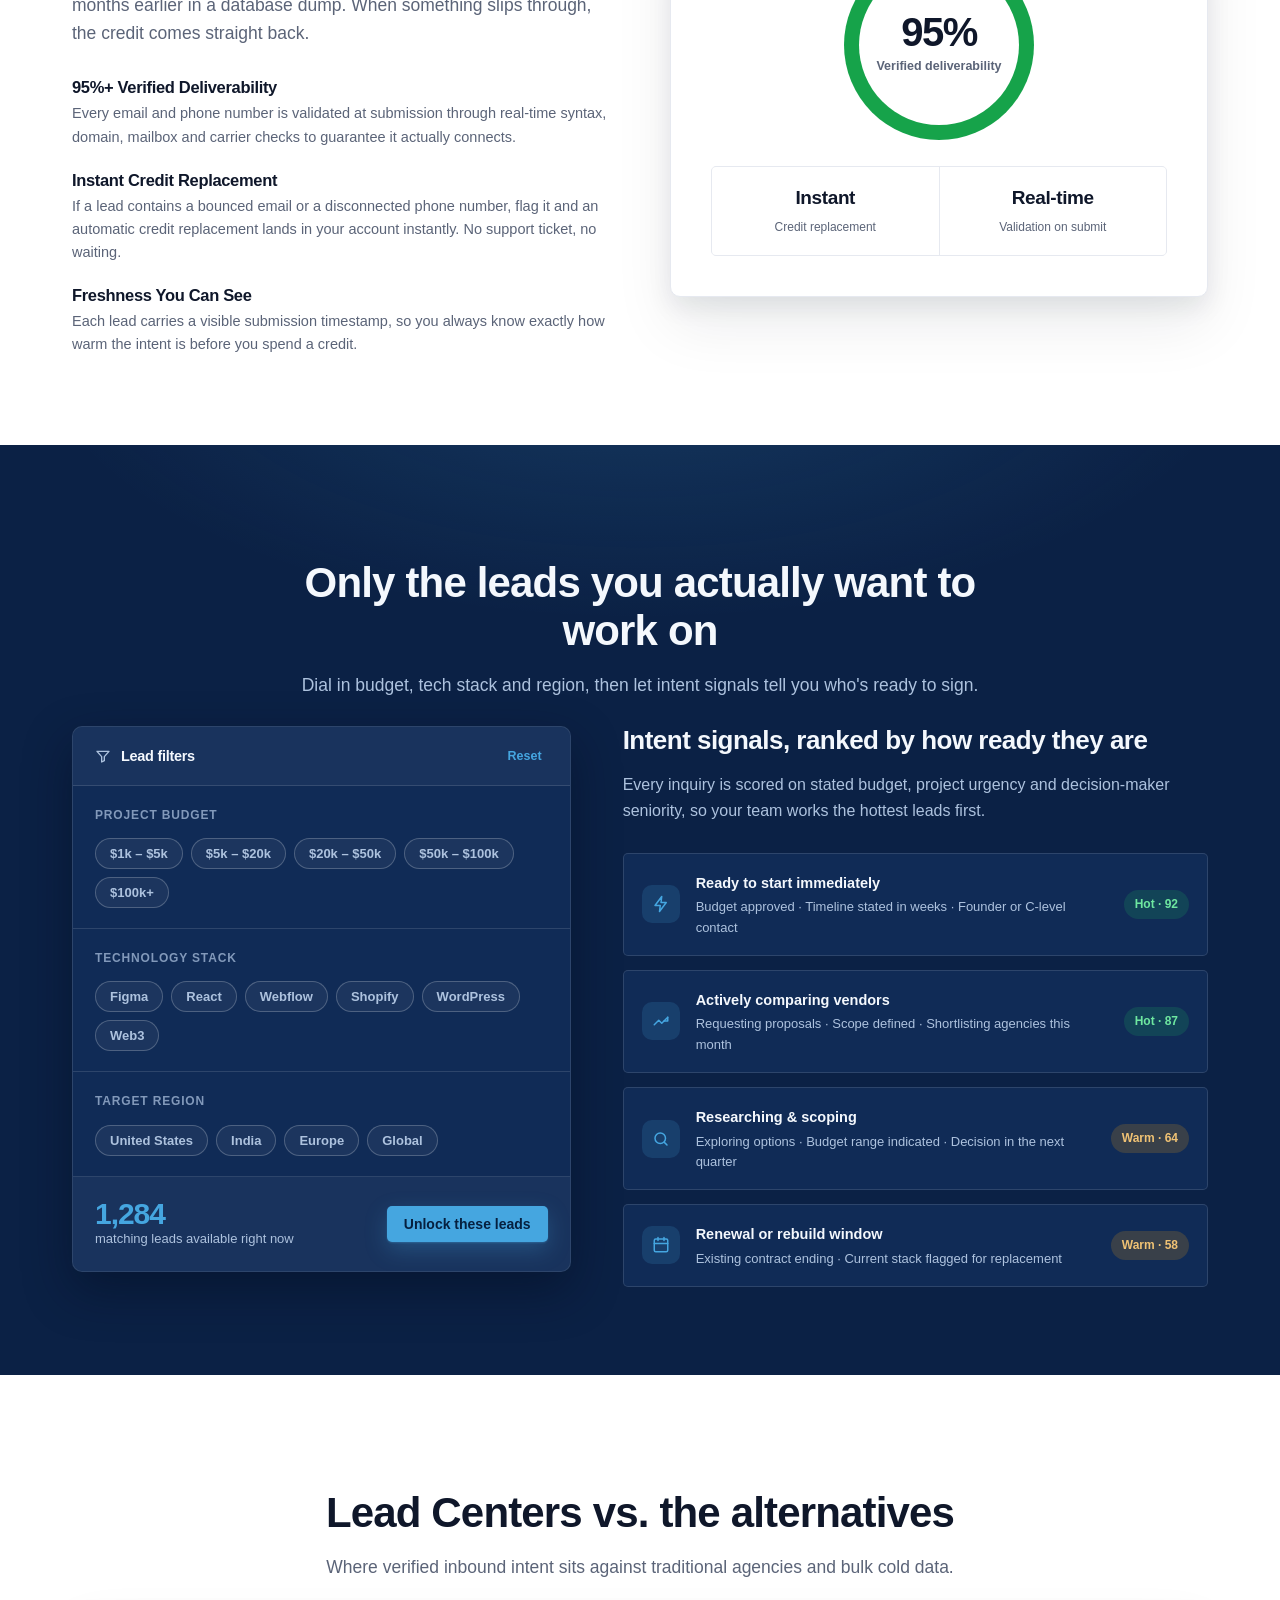
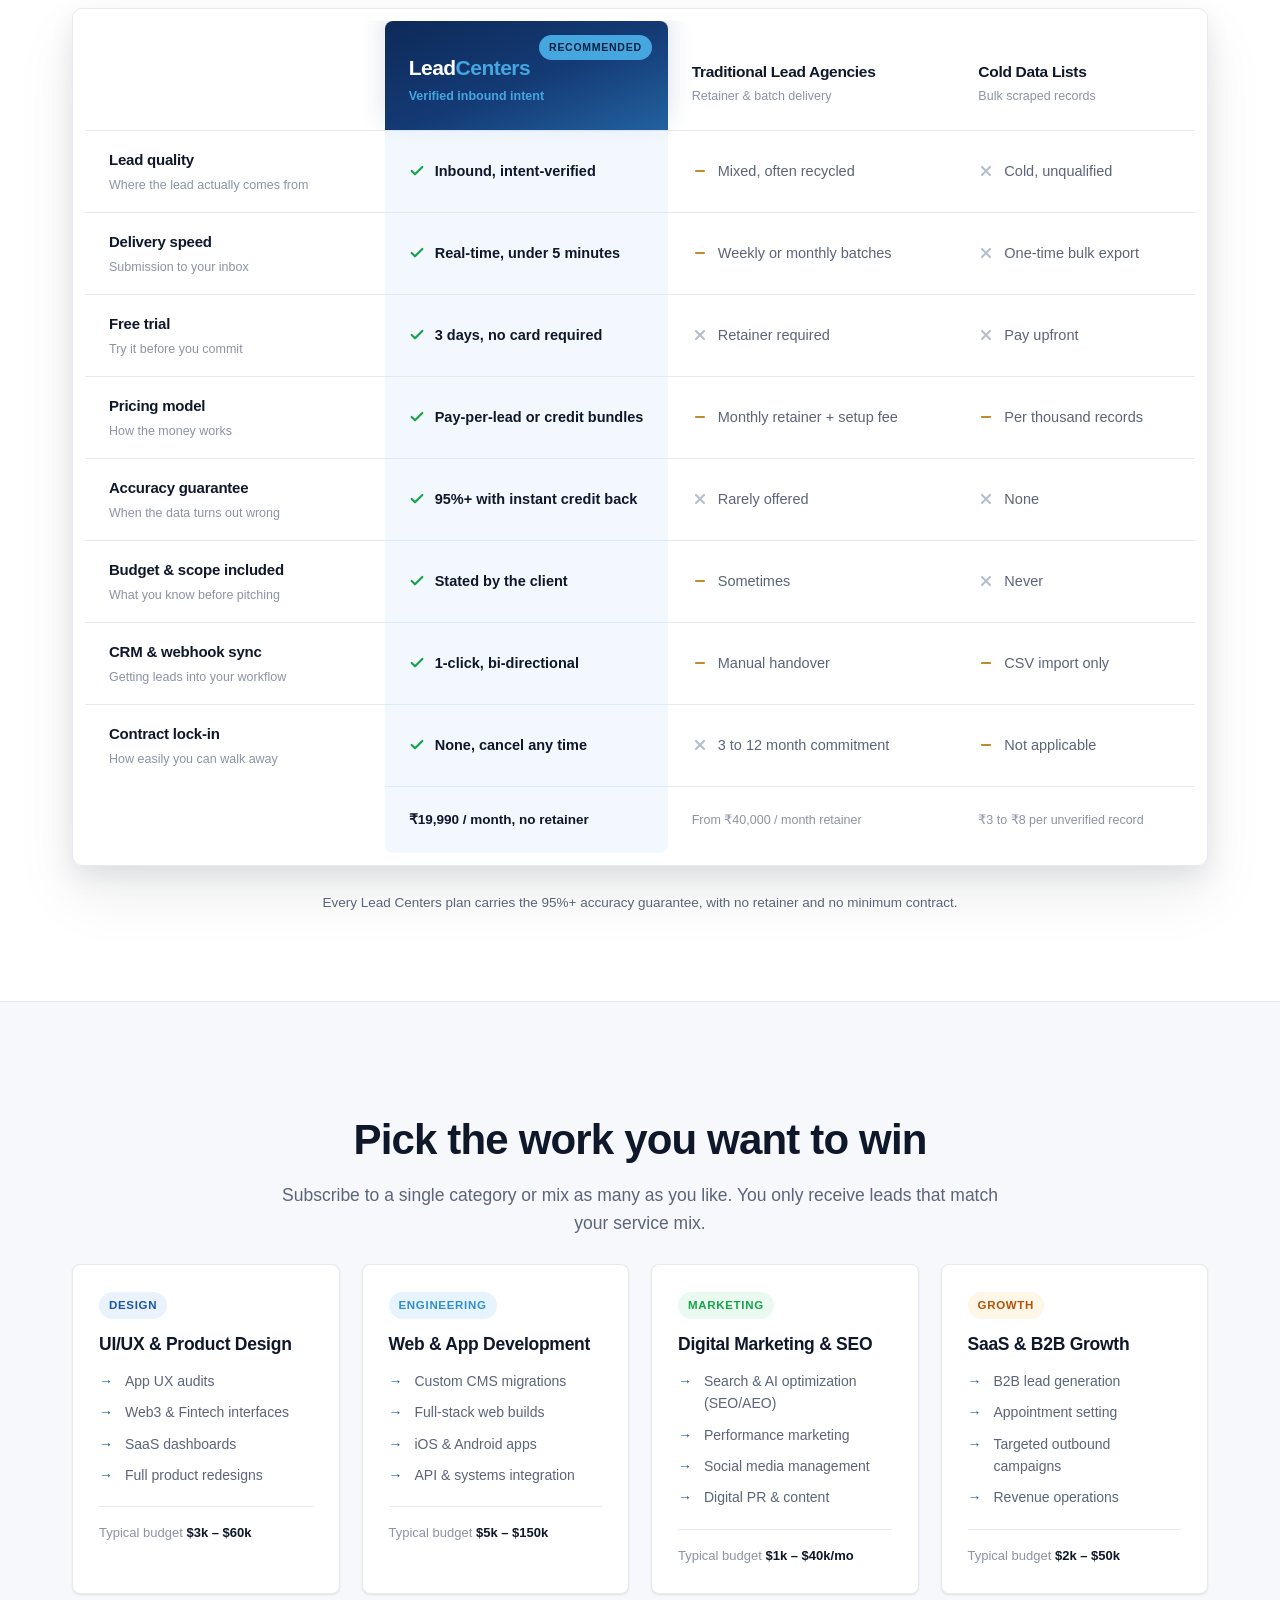
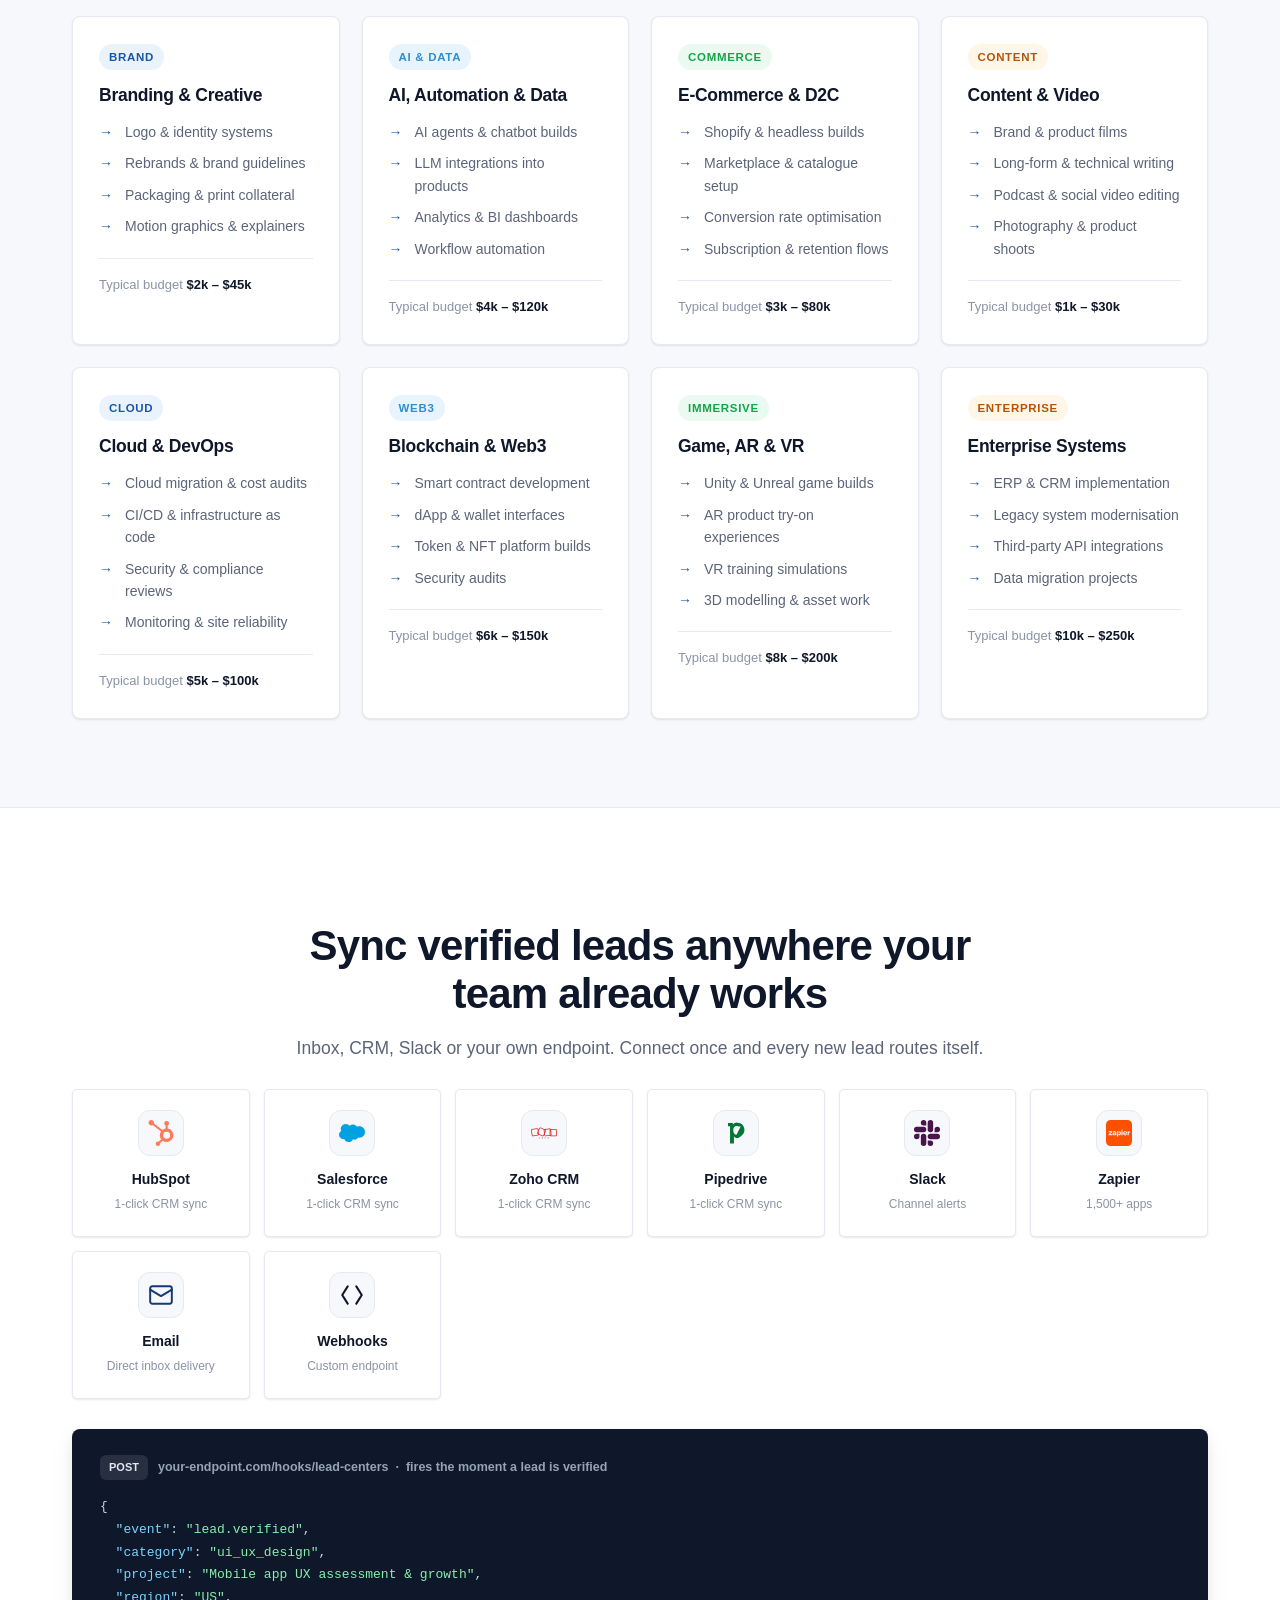
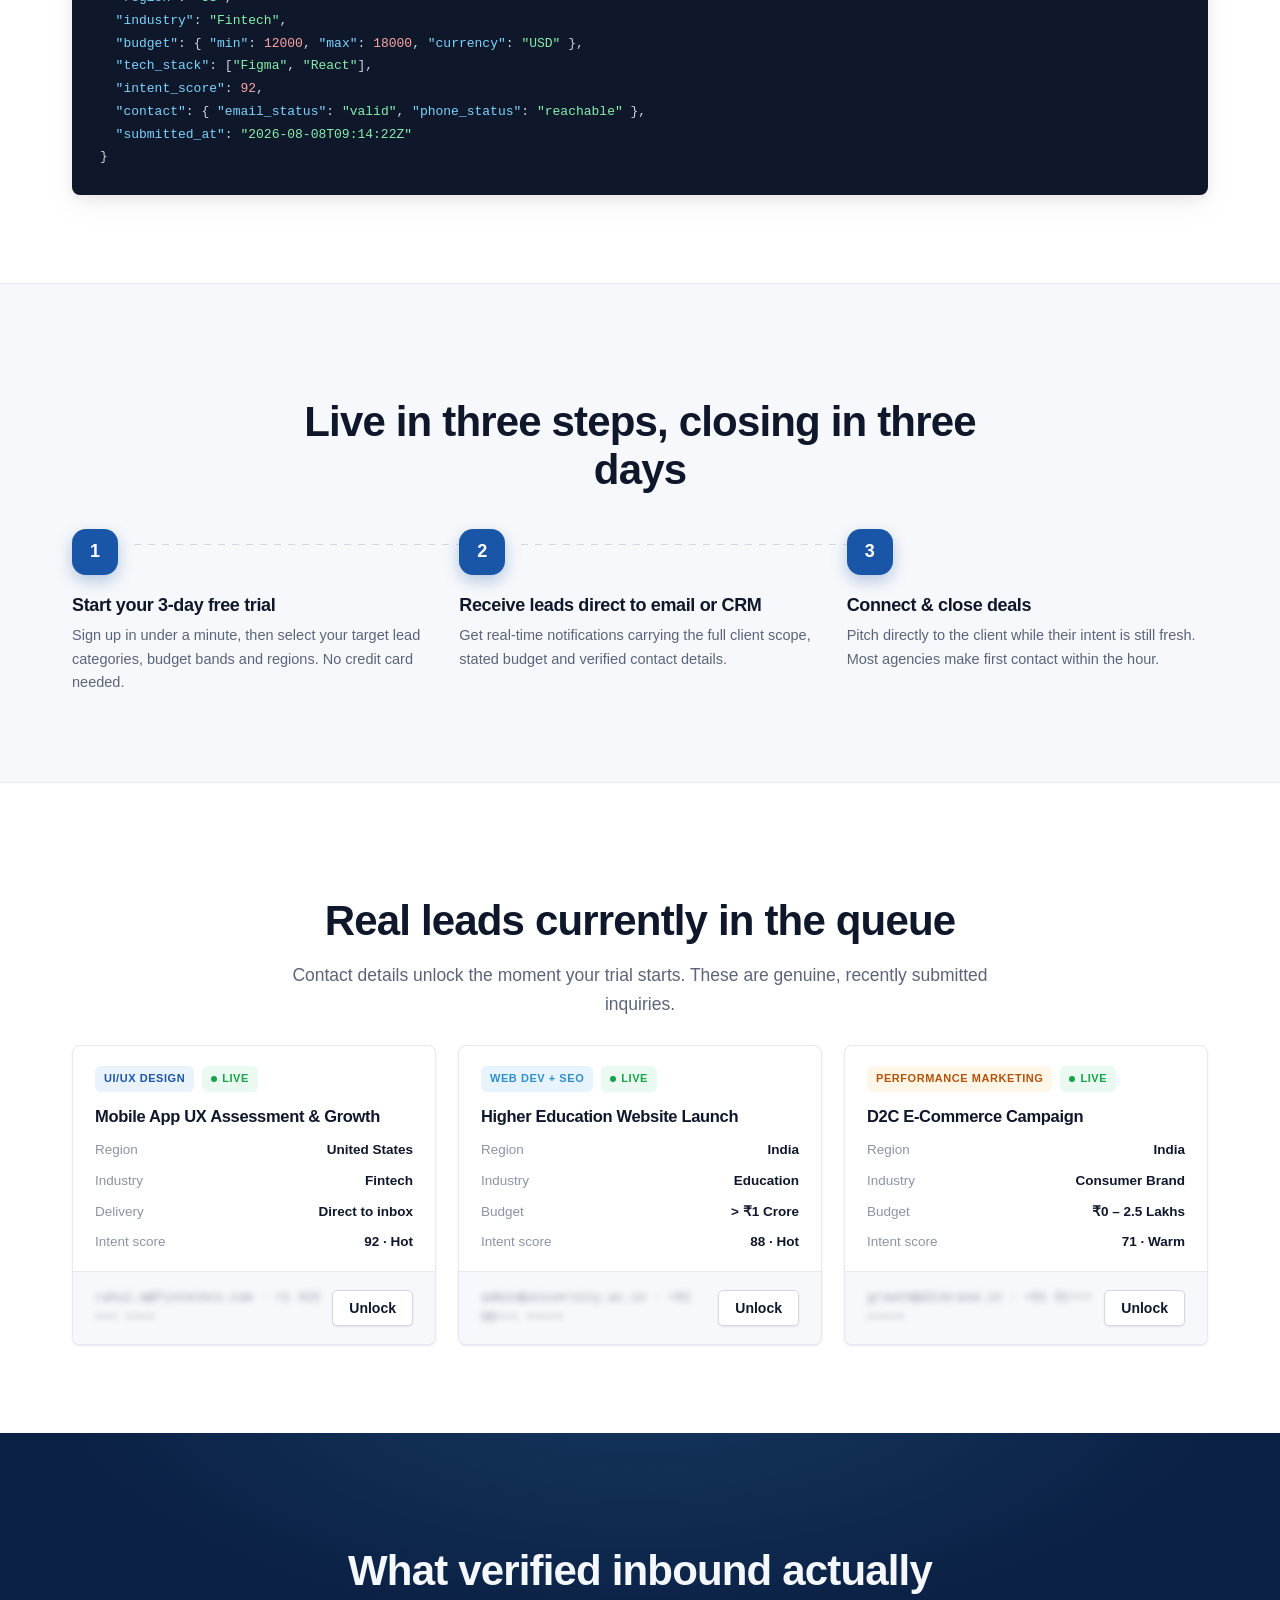
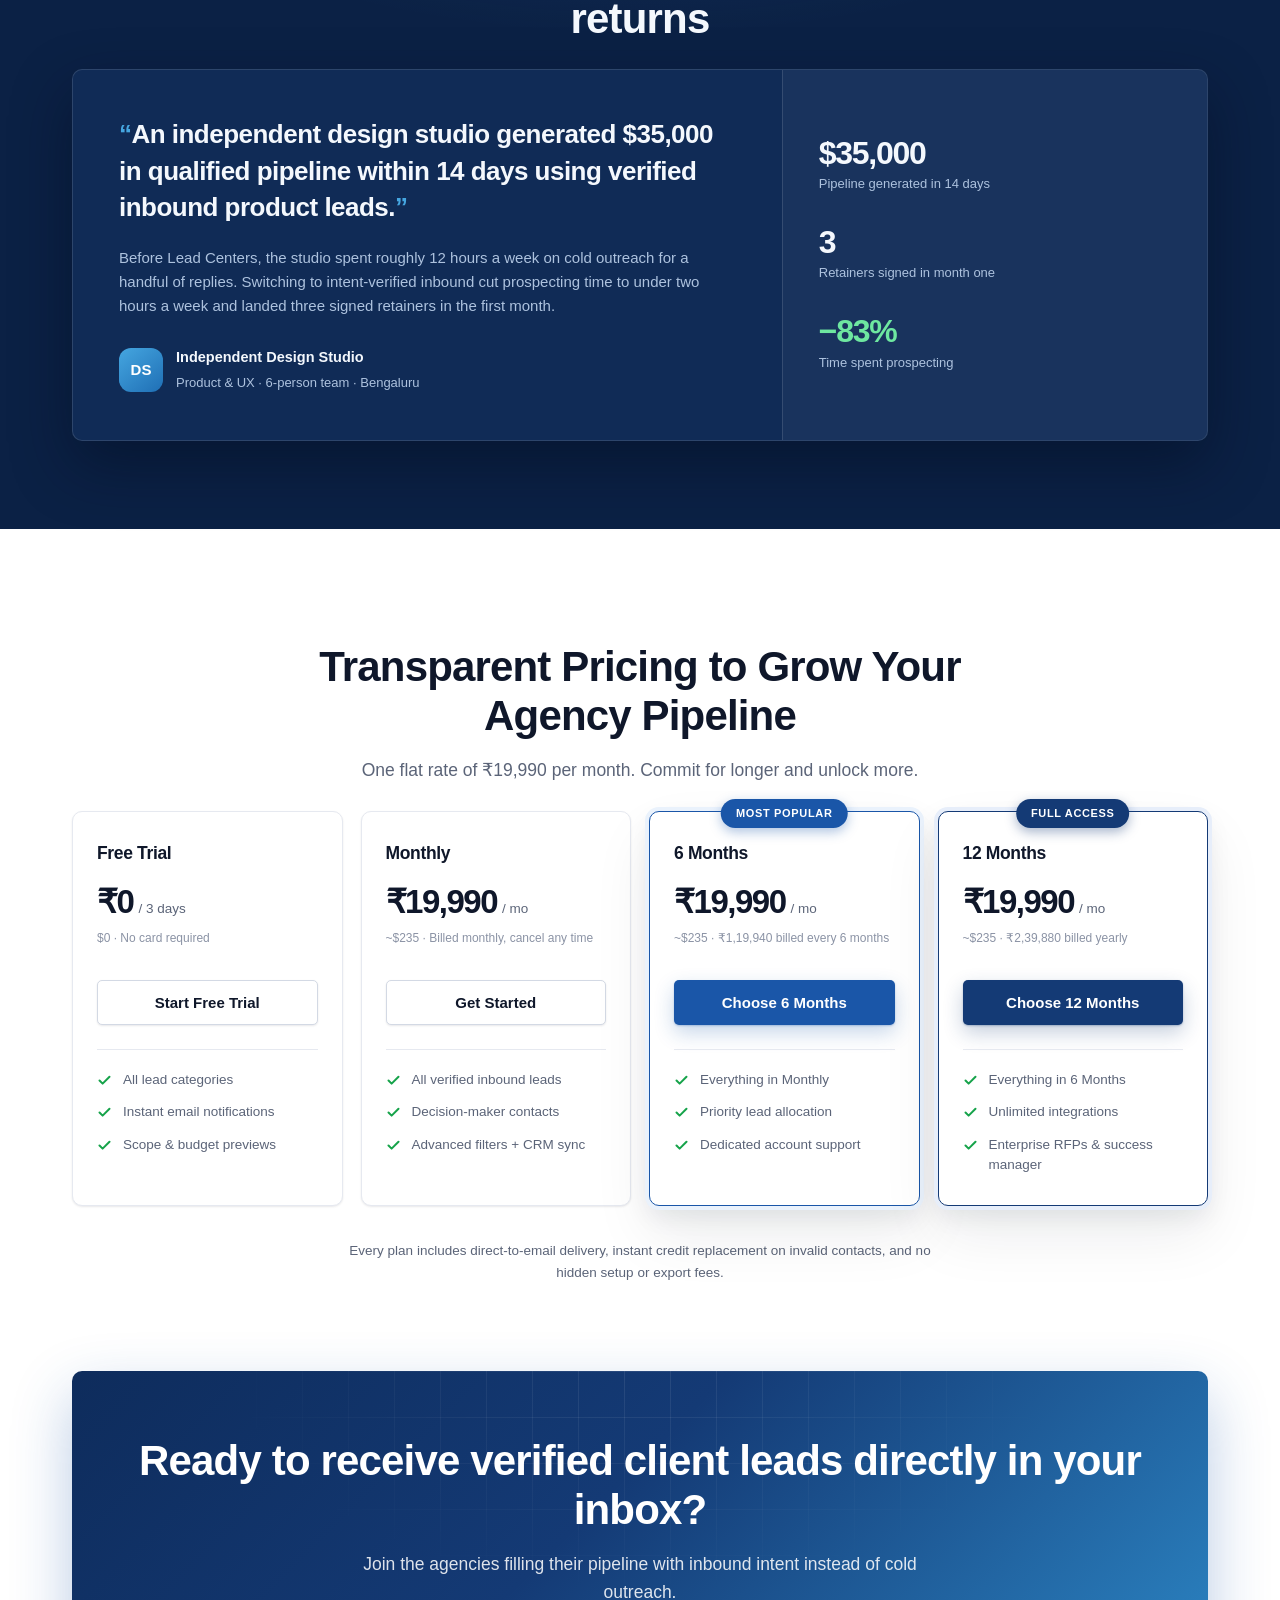
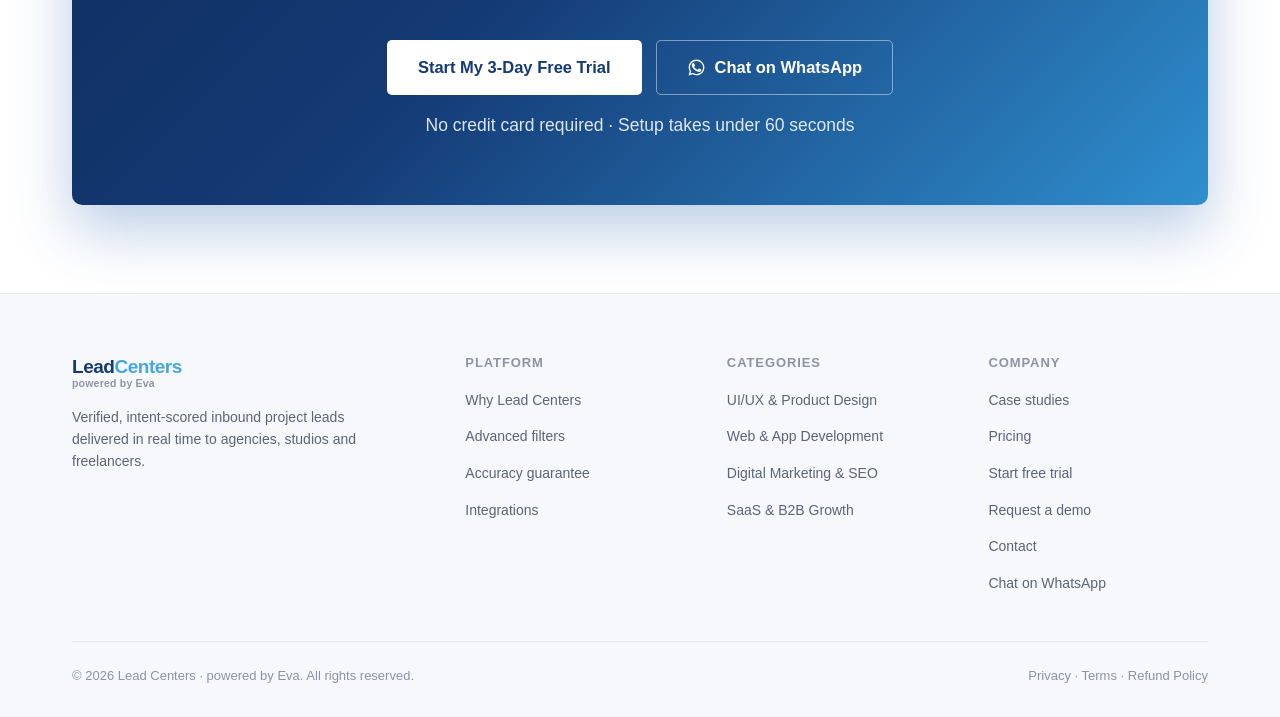
==== commit fda87535: "Rework the design around melius.com dark slabs and hero motion Takes the reference site's structure " ====
--- a/index.html
+++ b/index.html
@@ -15,11 +15,11 @@
 <link rel="icon" type="image/svg+xml" href="assets/img/favicon.svg">
 
 <!-- Stylesheets: load order matters, responsive must come last -->
-<link rel="stylesheet" href="assets/css/base.css">
-<link rel="stylesheet" href="assets/css/layout.css">
-<link rel="stylesheet" href="assets/css/components.css">
-<link rel="stylesheet" href="assets/css/motion.css">
-<link rel="stylesheet" href="assets/css/responsive.css">
+<link rel="stylesheet" href="assets/css/base.css?v=3">
+<link rel="stylesheet" href="assets/css/layout.css?v=3">
+<link rel="stylesheet" href="assets/css/components.css?v=3">
+<link rel="stylesheet" href="assets/css/motion.css?v=3">
+<link rel="stylesheet" href="assets/css/responsive.css?v=3">
 </head>
 <body>
 
@@ -97,7 +97,7 @@
 
       </div>
 
-      <div class="hero__visual reveal reveal--right reveal--slow">
+      <div class="hero__visual reveal reveal--push">
         <div class="inbox">
           <div class="inbox__bar">
             <span class="dot dot--r"></span><span class="dot dot--y"></span><span class="dot dot--g"></span>
@@ -246,7 +246,7 @@
 </section>
 
 <!-- ═══════════════ 4. ADVANCED FILTERING & INTENT DATA ════════════════════ -->
-<section id="filters" class="section--tint section--edge">
+<section id="filters" class="section--dark">
   <div class="wrap">
     <div class="head reveal">
       <h2 class="h2">Only the leads you actually want to work on</h2>
@@ -801,7 +801,7 @@
 </section>
 
 <!-- ═══════════════════ 10. CLIENT ROI & CASE STUDY ════════════════════════ -->
-<section id="results" class="section--tint section--edge">
+<section id="results" class="section--dark">
   <div class="wrap">
     <div class="head reveal">
       <h2 class="h2">What verified inbound actually returns</h2>
@@ -810,7 +810,7 @@
     <div class="case reveal">
       <div class="case__body">
         <p class="quote">An independent design studio generated $35,000 in qualified pipeline within 14 days using verified inbound product leads.</p>
-        <p style="margin-top:20px;font-size:15px;color:var(--muted)">
+        <p class="case__lede">
           Before Lead Centers, the studio spent roughly 12 hours a week on cold outreach for a handful of
           replies. Switching to intent-verified inbound cut prospecting time to under two hours a week and
           landed three signed retainers in the first month.
@@ -988,6 +988,6 @@
   <span class="wa__label">Chat on WhatsApp</span>
 </a>
 
-<script src="assets/js/main.js"></script>
+<script src="assets/js/main.js?v=3"></script>
 </body>
 </html>
--- a/assets/css/base.css
+++ b/assets/css/base.css
@@ -31,10 +31,10 @@
   --surface-3:    #f1f3f9;
 
   /* Shape & depth */
-  --r-sm: 8px;
-  --r-md: 12px;
-  --r-lg: 18px;
-  --r-xl: 26px;
+  --r-sm: 3px;
+  --r-md: 5px;
+  --r-lg: 8px;
+  --r-xl: 10px;
   --shadow-sm: 0 1px 2px rgba(15, 23, 42, .06), 0 1px 3px rgba(15, 23, 42, .04);
   --shadow-md: 0 4px 12px rgba(15, 23, 42, .06), 0 12px 28px rgba(15, 23, 42, .05);
   --shadow-lg: 0 10px 24px rgba(15, 23, 42, .08), 0 28px 60px rgba(15, 23, 42, .08);
@@ -155,3 +155,64 @@
   border-color: rgba(255, 255, 255, .45);
 }
 .btn--outline-light:hover { background: rgba(255, 255, 255, .12); border-color: #fff; }
+
+/* --- Dark slab tokens ----------------------------------------------------
+   Deep navy surfaces used by .section--dark and the hero. The page stays
+   light; these are punctuation, not a theme. */
+:root {
+  --slab:         #0b2145;  /* slab ground */
+  --slab-2:       #102b56;  /* panel raised on a slab */
+  --slab-3:       #16386b;  /* hover state inside a slab */
+  --slab-line:    rgba(255, 255, 255, .12);
+  --slab-line-2:  rgba(255, 255, 255, .22);
+  --slab-ink:     #f4f8fd;
+  --slab-muted:   #adc2de;
+  --slab-muted-2: #8299ba;
+
+  /* Slow-in, slow-out curves */
+  --ease-quart: cubic-bezier(.76, 0, .24, 1);
+  --ease-sine:  cubic-bezier(.37, 0, .63, 1);
+}
+
+/* --- Dark slabs ----------------------------------------------------------
+   Full-bleed navy sections that break up the light page. A soft wash from
+   the top edge keeps the slab from reading as a flat block. */
+.section--dark {
+  position: relative;
+  background:
+    radial-gradient(900px 420px at 50% -12%, rgba(69, 166, 224, .18) 0%, transparent 68%),
+    var(--slab);
+  color: var(--slab-muted);
+}
+.section--dark h2,
+.section--dark h3,
+.section--dark h4 { color: var(--slab-ink); }
+.section--dark .lede { color: var(--slab-muted); }
+
+/* Ghost buttons invert on any dark surface */
+.section--dark .btn--ghost,
+.hero .btn--ghost {
+  background: transparent;
+  color: #fff;
+  border-color: var(--slab-line-2);
+  box-shadow: none;
+}
+.section--dark .btn--ghost:hover,
+.hero .btn--ghost:hover {
+  background: rgba(255, 255, 255, .1);
+  border-color: rgba(255, 255, 255, .5);
+}
+
+/* Primary buttons switch to the sky accent on navy, where the action blue
+   sits too close to the slab to read as a call to action. */
+.section--dark .btn--primary,
+.hero .btn--primary {
+  background: var(--sky);
+  color: #06203f;
+  box-shadow: 0 1px 2px rgba(69, 166, 224, .3), 0 8px 22px rgba(69, 166, 224, .26);
+}
+.section--dark .btn--primary:hover,
+.hero .btn--primary:hover {
+  background: #63b7ea;
+  box-shadow: 0 2px 5px rgba(69, 166, 224, .34), 0 14px 30px rgba(69, 166, 224, .3);
+}
--- a/assets/css/layout.css
+++ b/assets/css/layout.css
@@ -198,3 +198,38 @@
   font-size: 13px; color: var(--muted-2);
 }
 
+
+/* --- Hero as a dark slab -------------------------------------------------
+   The hero is the first navy slab. Two gradient washes drift slowly behind
+   the content on ::before, while ::after keeps the existing grid overlay.
+   The inbox card stays light, so it reads as a lit object on a dark ground. */
+.hero {
+  background: var(--slab);
+  color: var(--slab-muted);
+}
+.hero::before {
+  content: "";
+  position: absolute;
+  inset: -14% 0;              /* bleed, so the drift never exposes an edge */
+  background:
+    radial-gradient(1100px 560px at 78% 10%, rgba(69, 166, 224, .30) 0%, transparent 62%),
+    radial-gradient(820px 480px at 4% 2%,  rgba(26, 86, 168, .46) 0%, transparent 60%);
+  animation: hero-drift 14s var(--ease-sine) infinite alternate;
+  pointer-events: none;
+}
+.hero::after {
+  background-image:
+    linear-gradient(rgba(255, 255, 255, .07) 1px, transparent 1px),
+    linear-gradient(90deg, rgba(255, 255, 255, .07) 1px, transparent 1px);
+  opacity: 1;
+}
+
+.hero h1 { color: var(--slab-ink); }
+.hero h1 .accent {
+  background: linear-gradient(115deg, var(--sky) 8%, #9ad4f5 94%);
+  -webkit-background-clip: text;
+  background-clip: text;
+  color: transparent;
+}
+.hero__sub  { color: var(--slab-muted); }
+.hero__note { color: var(--slab-muted-2); }
--- a/assets/css/components.css
+++ b/assets/css/components.css
@@ -382,7 +382,7 @@
 
 .case__stats { background: var(--surface-2); border-left: 1px solid var(--line); padding: 46px 36px; display: grid; gap: 30px; align-content: center; }
 .kpi b { display: block; font-size: 32px; font-weight: 780; color: var(--ink); letter-spacing: -.04em; line-height: 1.05; }
-.kpi b .up { color: var(--green); }
+.kpi b .up { color: var(--green); font-size: inherit; }  /* .kpi span would otherwise shrink it to the label size */
 .kpi span { font-size: 13px; color: var(--muted); }
 
 /* --- Pricing ------------------------------------------------------------- */
@@ -527,3 +527,74 @@
 @media (prefers-reduced-motion: reduce) {
   .wa::before { animation: none; }
 }
+
+/* --- Components on a dark slab -------------------------------------------
+   Overrides for the filter panel and the case study, which are the two
+   sections that sit on navy. Everything else stays on the light page. */
+
+/* Filter panel */
+.section--dark .fpanel {
+  background: var(--slab-2);
+  border-color: var(--slab-line);
+  box-shadow: 0 18px 48px rgba(3, 12, 28, .45);
+}
+.section--dark .fpanel__head {
+  background: rgba(255, 255, 255, .04);
+  border-bottom-color: var(--slab-line);
+}
+.section--dark .fpanel__head h4 { color: var(--slab-ink); }
+.section--dark .fpanel__reset { color: var(--sky); }
+.section--dark .fpanel__reset:hover { background: rgba(69, 166, 224, .14); }
+.section--dark .fgroup { border-bottom-color: var(--slab-line); }
+.section--dark .fgroup__label { color: var(--slab-muted-2); }
+
+.section--dark .chip {
+  background: rgba(255, 255, 255, .05);
+  border-color: var(--slab-line-2);
+  color: var(--slab-muted);
+}
+.section--dark .chip:hover { border-color: var(--sky); color: #fff; }
+.section--dark .chip[aria-pressed="true"] {
+  background: var(--sky);
+  border-color: var(--sky);
+  color: #06203f;
+  box-shadow: 0 2px 10px rgba(69, 166, 224, .36);
+}
+
+.section--dark .fresult { background: rgba(255, 255, 255, .04); }
+.section--dark .fresult__n { color: var(--sky); }
+.section--dark .fresult__l { color: var(--slab-muted); }
+
+/* Intent rows */
+.section--dark .intent {
+  background: var(--slab-2);
+  border-color: var(--slab-line);
+  box-shadow: none;
+}
+.section--dark .intent b { color: var(--slab-ink); }
+.section--dark .intent p { color: var(--slab-muted); }
+.section--dark .intent__ic { background: rgba(69, 166, 224, .16); color: var(--sky); }
+.section--dark .score { background: rgba(34, 197, 94, .16); color: #6ee7a0; }
+.section--dark .score--warm { background: rgba(245, 158, 11, .18); color: #f0c274; }
+
+/* Case study */
+.case__lede { margin-top: 20px; font-size: 15px; color: var(--muted); }
+
+.section--dark .case {
+  background: var(--slab-2);
+  border-color: var(--slab-line);
+  box-shadow: 0 24px 60px rgba(3, 12, 28, .45);
+}
+.section--dark .quote { color: var(--slab-ink); }
+.section--dark .quote::before,
+.section--dark .quote::after { color: var(--sky); }
+.section--dark .case__lede { color: var(--slab-muted); }
+.section--dark .case__who b { color: var(--slab-ink); }
+.section--dark .case__who span { color: var(--slab-muted); }
+.section--dark .case__stats {
+  background: rgba(255, 255, 255, .04);
+  border-left-color: var(--slab-line);
+}
+.section--dark .kpi b { color: var(--slab-ink); }
+.section--dark .kpi b .up { color: #6ee7a0; }
+.section--dark .kpi span { color: var(--slab-muted); }
--- a/assets/css/motion.css
+++ b/assets/css/motion.css
@@ -98,3 +98,25 @@
   .floatcard { animation: none; opacity: 1; transform: none; }
   .progress { display: none; }
 }
+
+/* --- Hero gradient drift -------------------------------------------------
+   Continuous, symmetrical travel behind the hero, on an alternating loop so
+   it never snaps back. Slow enough to register as atmosphere, not motion. */
+@keyframes hero-drift {
+  from { transform: translate3d(0, -5%, 0); }
+  to   { transform: translate3d(0,  5%, 0); }
+}
+
+/* --- Hero push-in --------------------------------------------------------
+   The hero object enters slightly oversized and settles to true size, so it
+   reads as a push-in rather than a slide. Rides the reveal system above,
+   which already supplies the opacity fade and the in-view trigger.        */
+.reveal--push { transform: scale(1.04); }
+.hero__visual.reveal--push {
+  transition-duration: 1.05s, 1.05s;
+  transition-timing-function: var(--ease-quart), var(--ease-quart);
+}
+
+@media (prefers-reduced-motion: reduce) {
+  .hero::before { animation: none; transform: none; }
+}
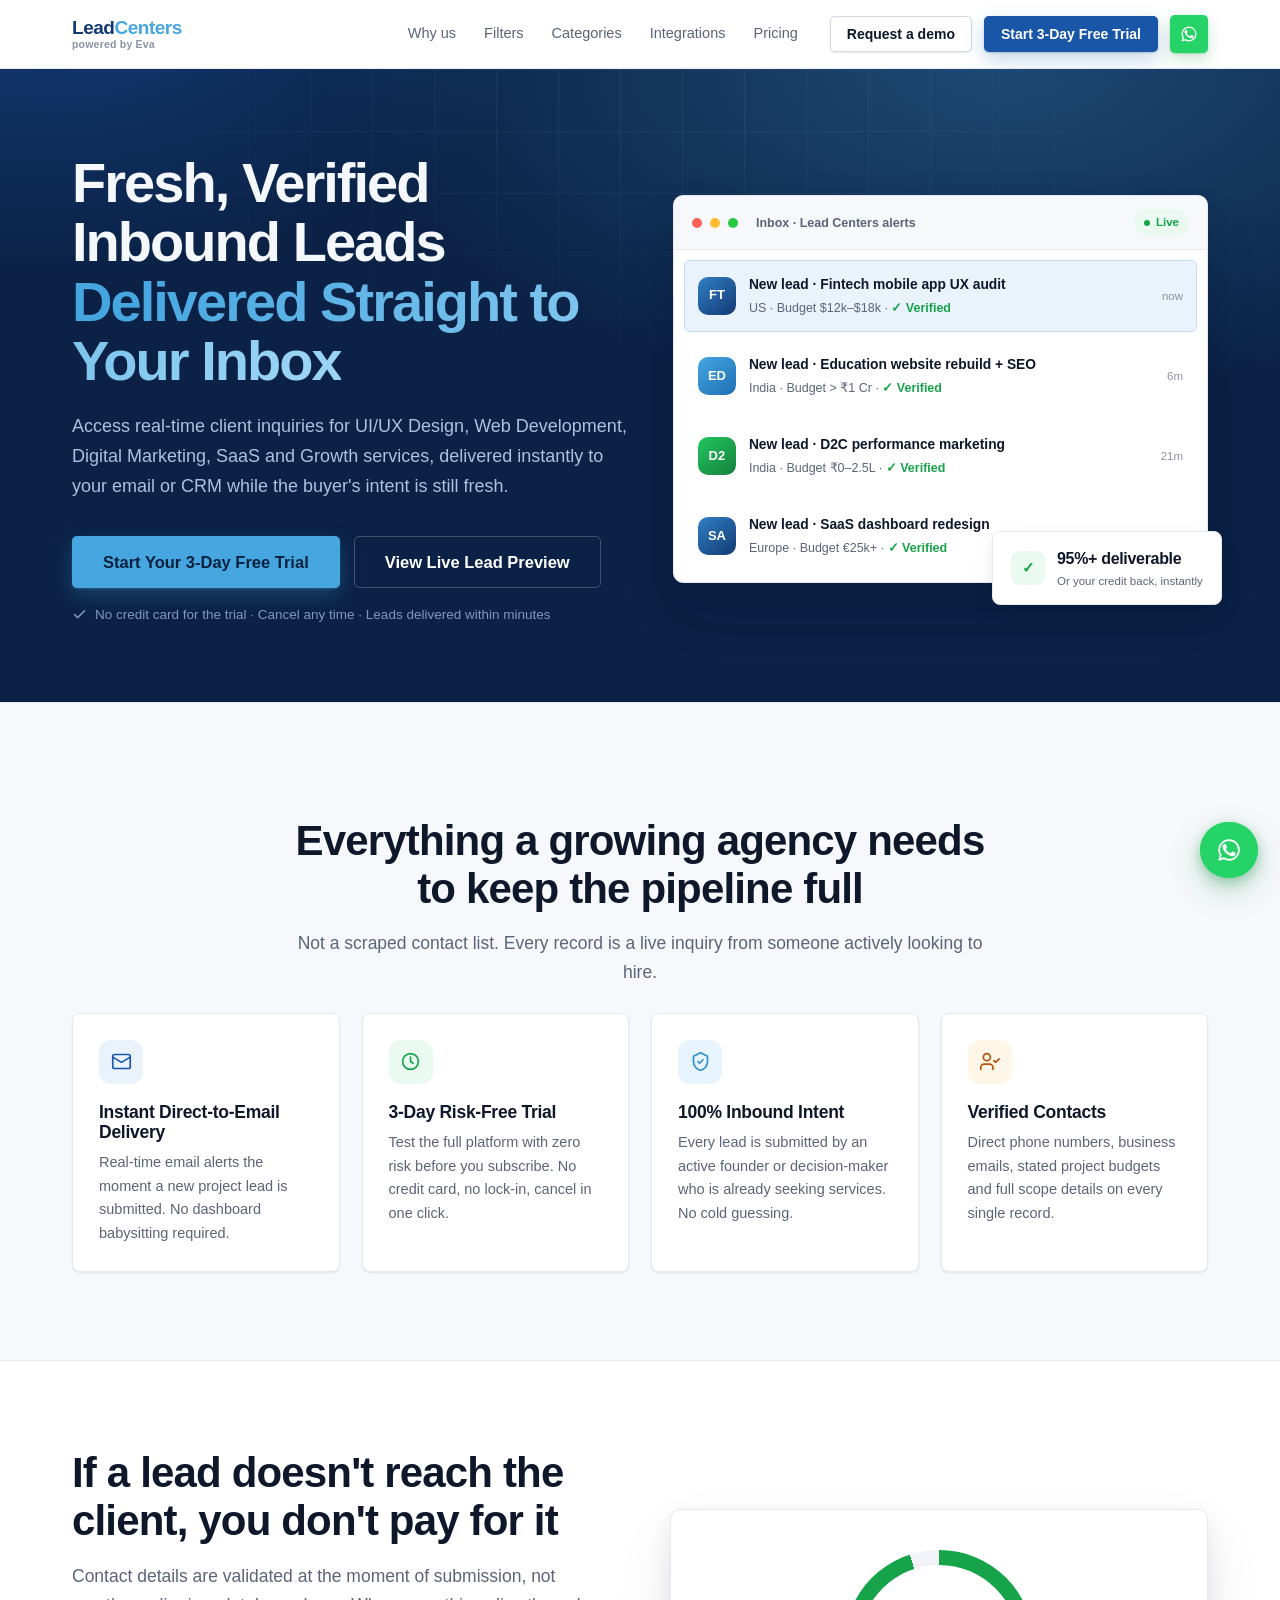
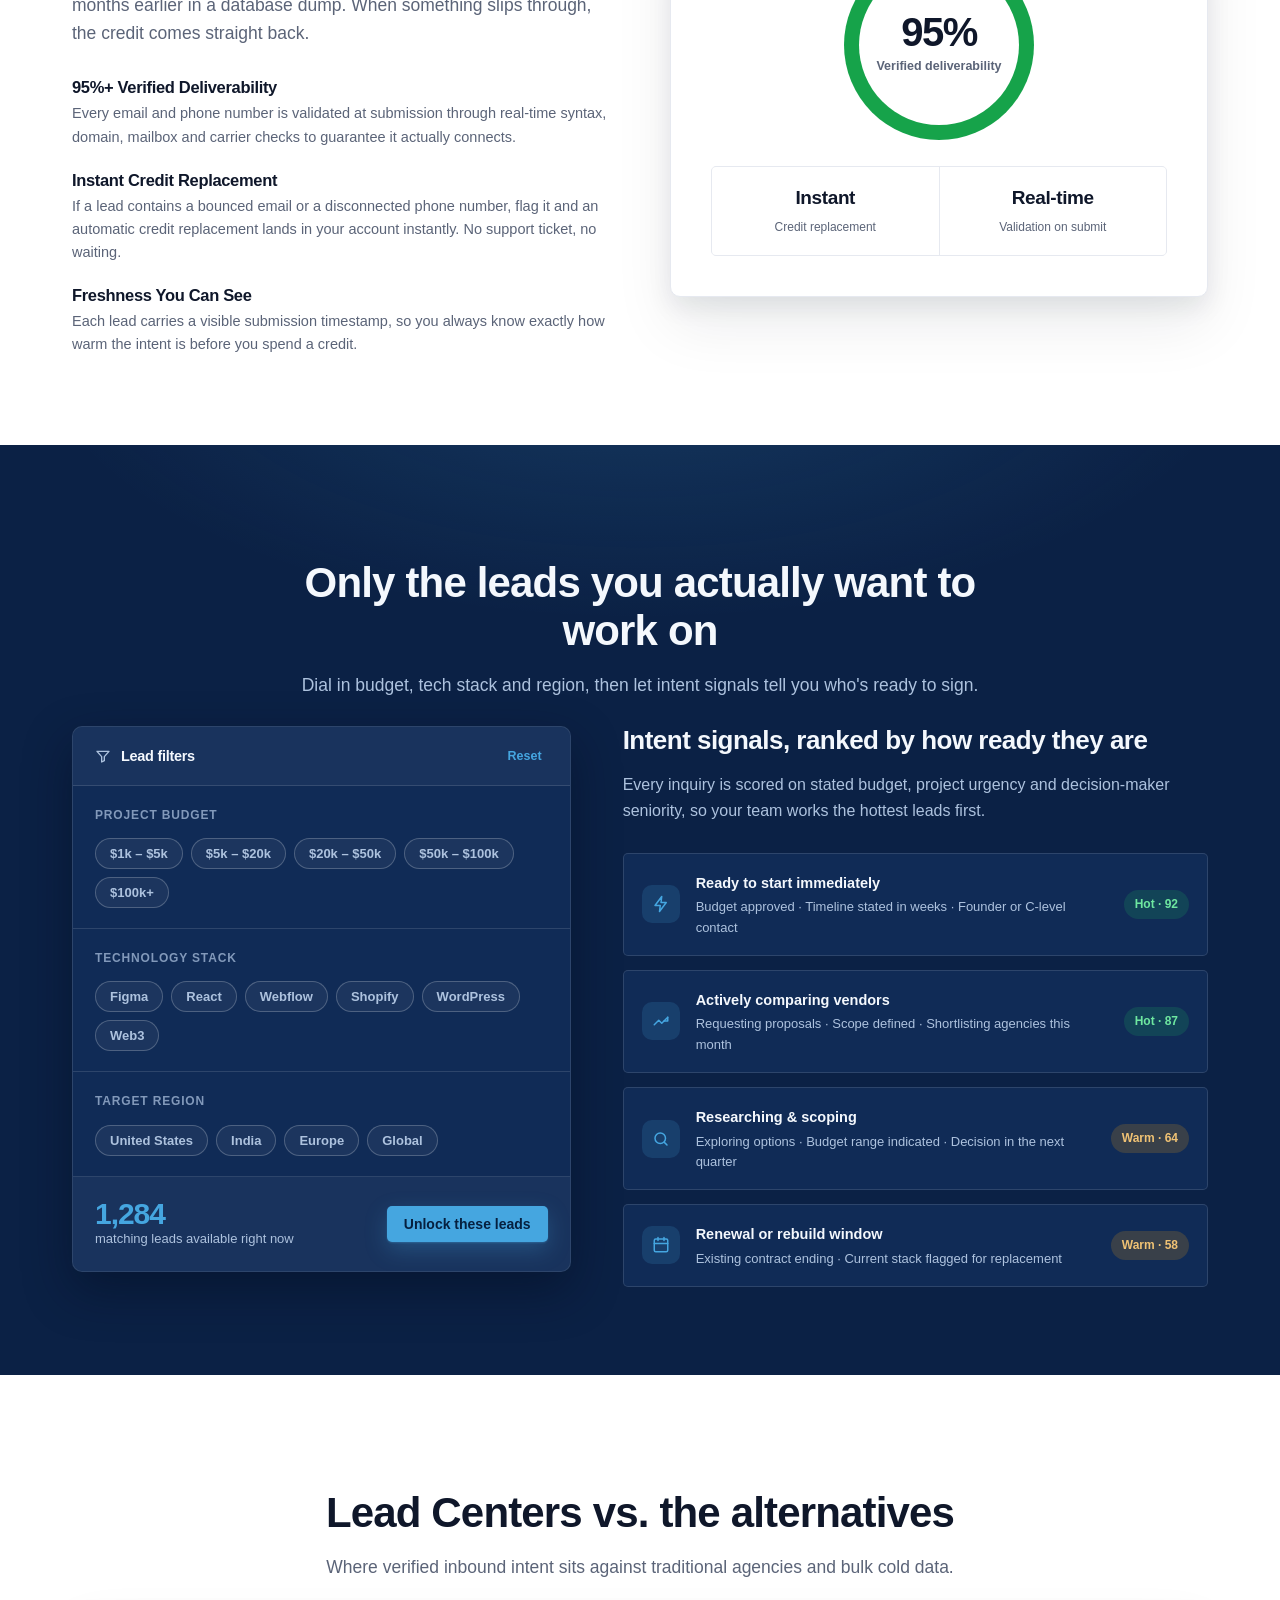
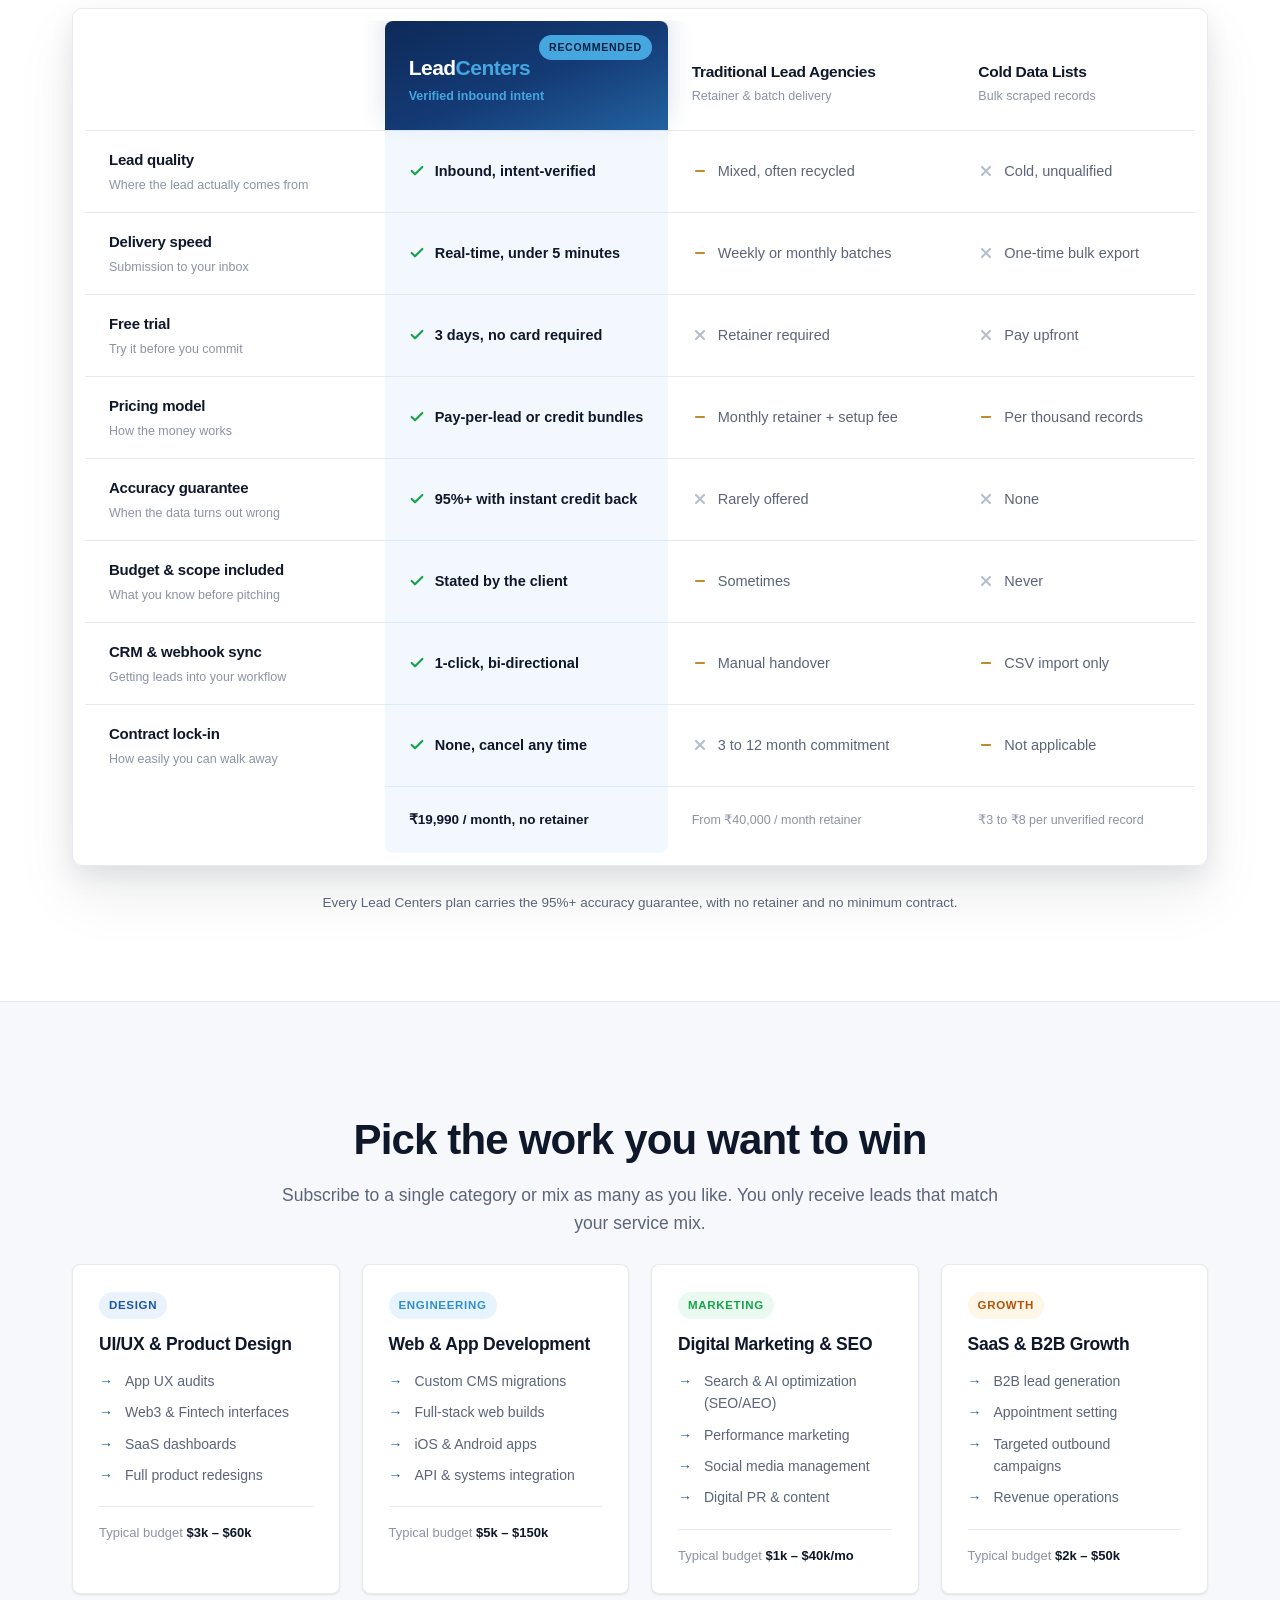
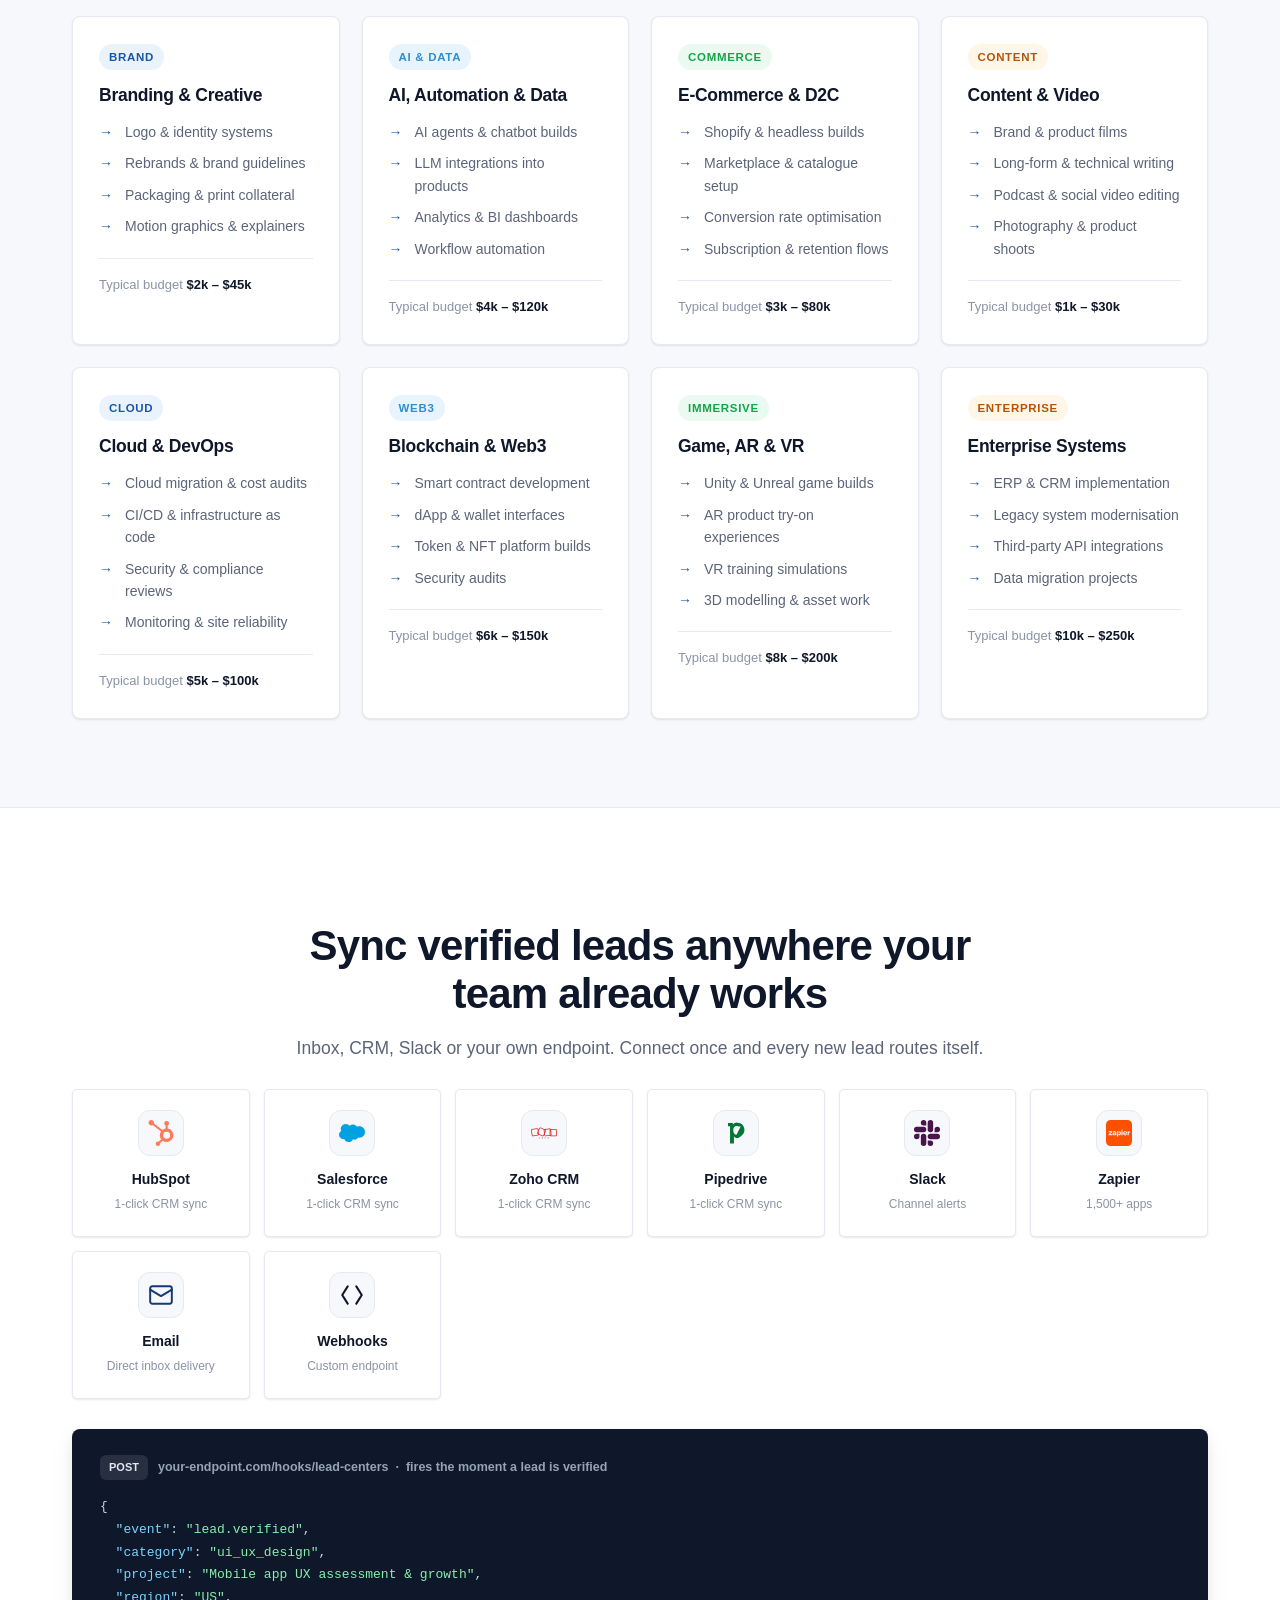
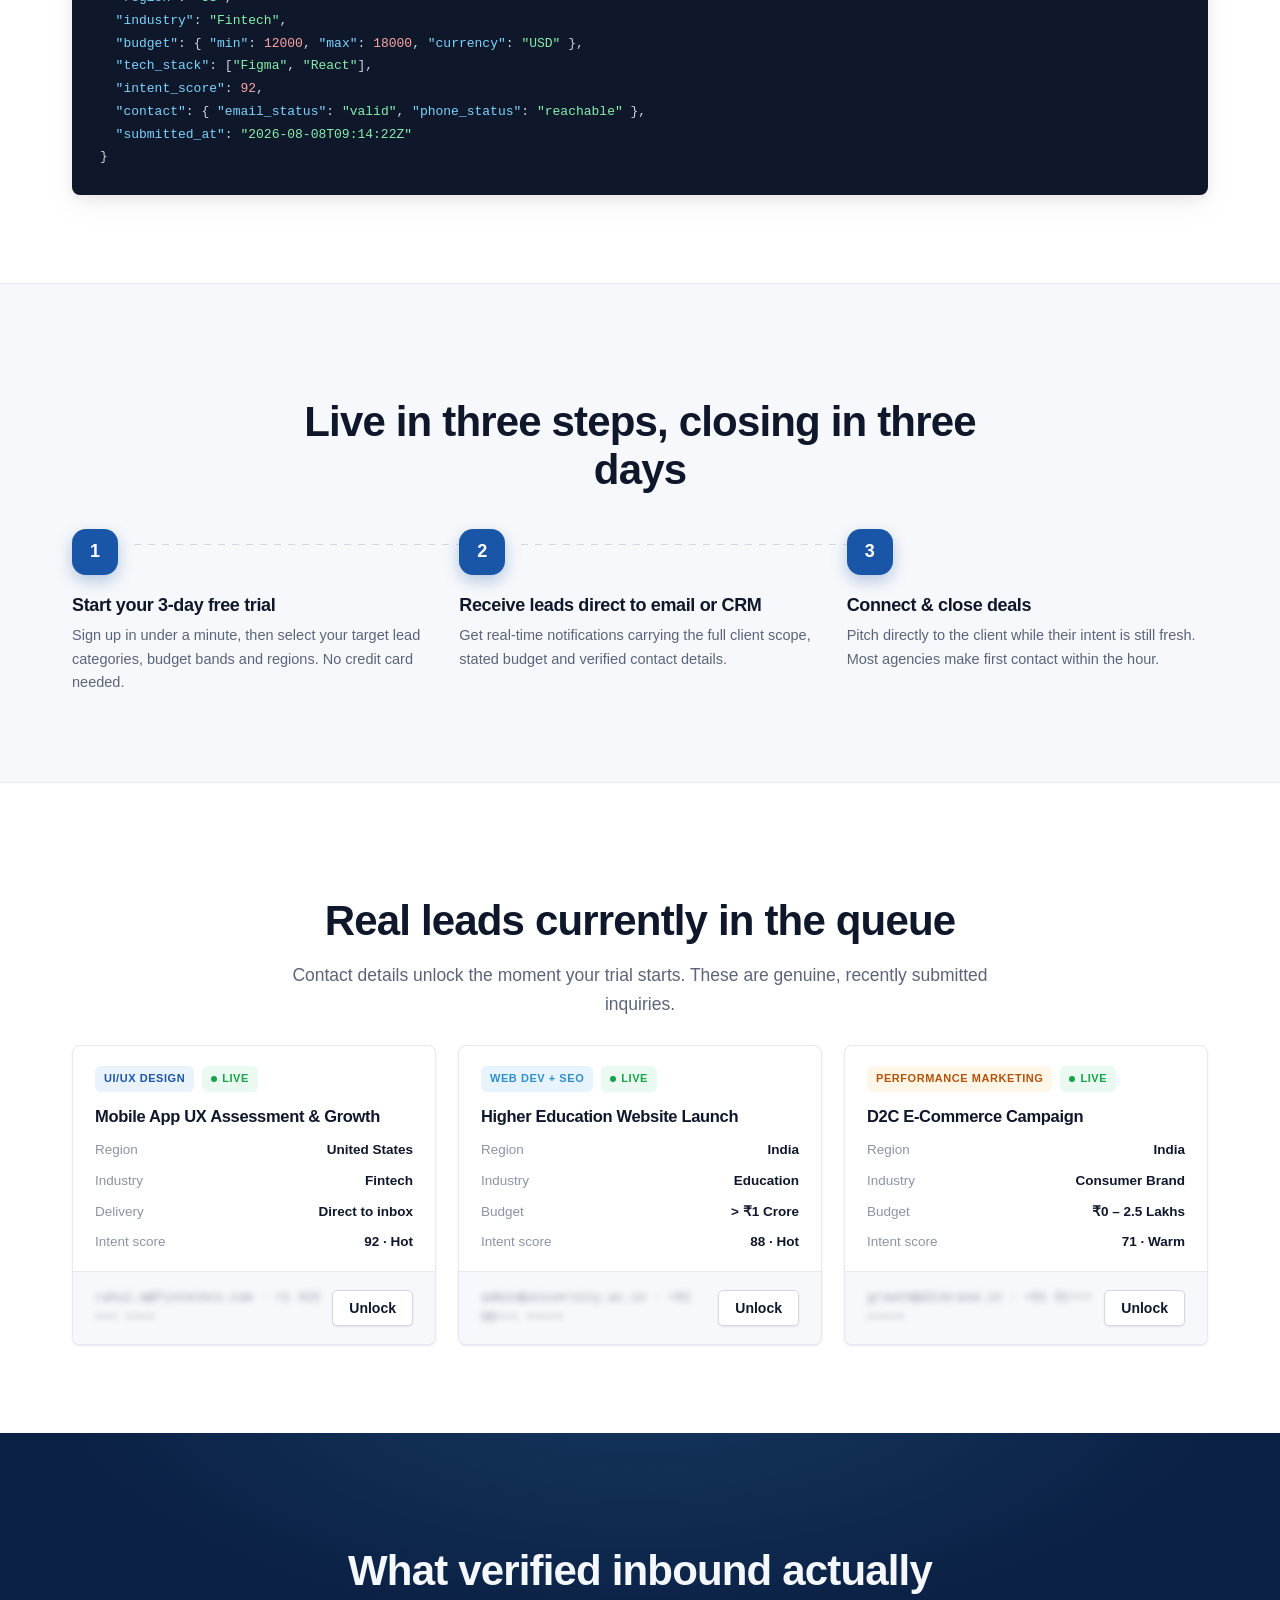
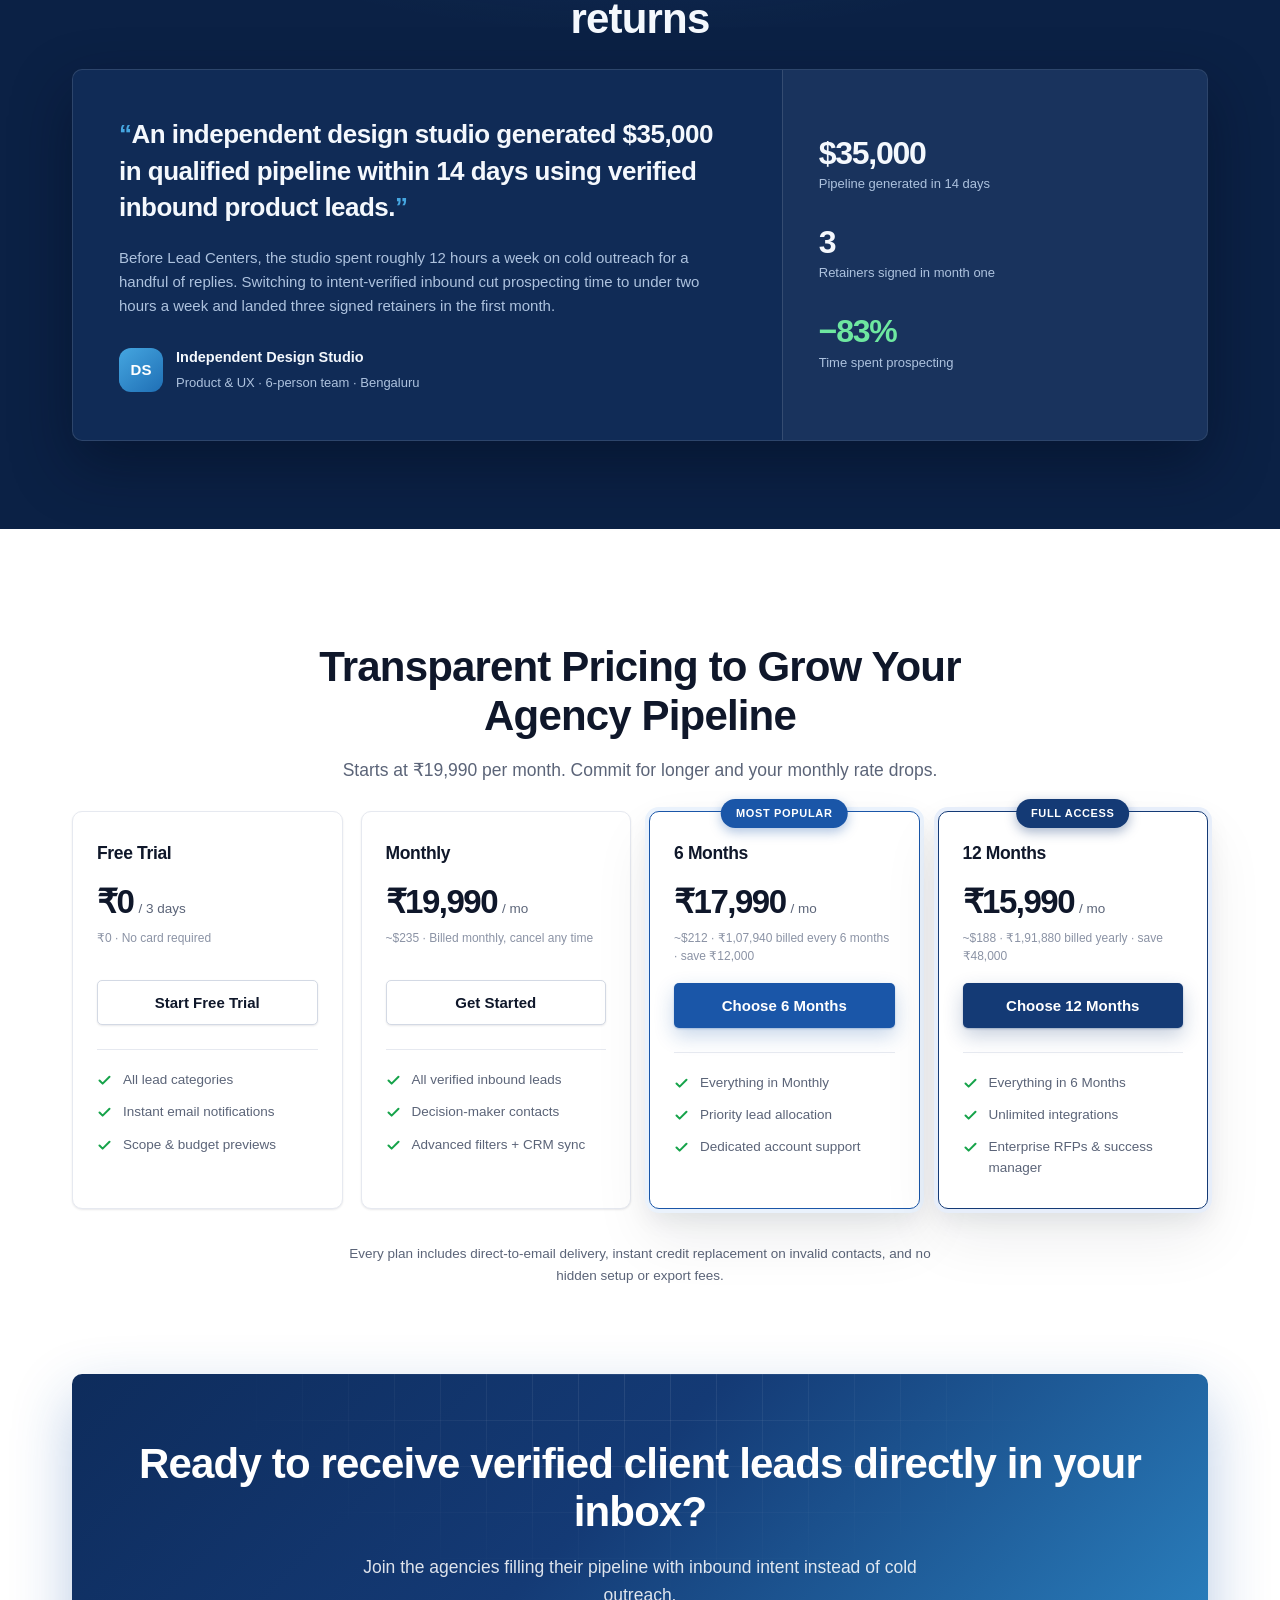
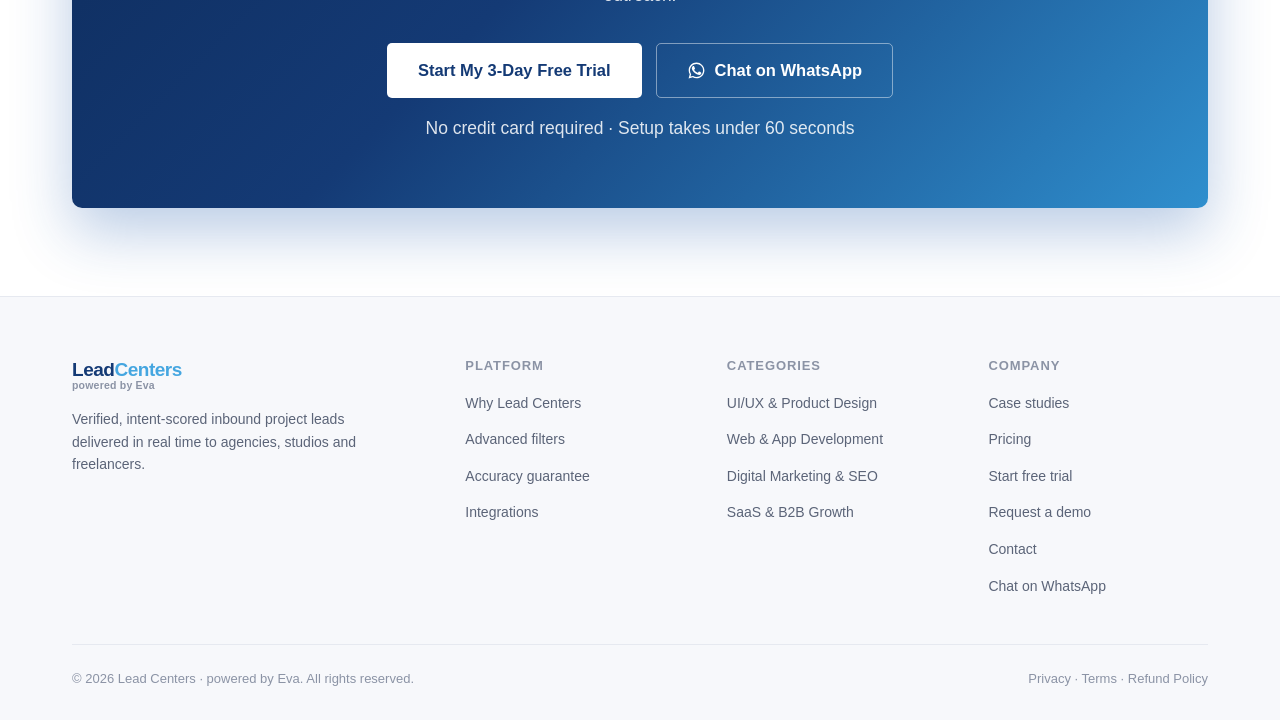
==== commit 2946745d: "Give the 6 and 12 month plans a real discount All three paid tiers charged an identical 19,990 a mon" ====
--- a/index.html
+++ b/index.html
@@ -838,7 +838,7 @@
   <div class="wrap">
     <div class="head reveal">
       <h2 class="h2">Transparent Pricing to Grow Your Agency Pipeline</h2>
-      <p class="lede">One flat rate of ₹19,990 per month. Commit for longer and unlock more.</p>
+      <p class="lede">Starts at ₹19,990 per month. Commit for longer and your monthly rate drops.</p>
     </div>
 
     <div class="plans plans--4">
@@ -846,7 +846,7 @@
       <article class="plan reveal">
         <h3>Free Trial</h3>
         <div class="plan__price"><b>₹0</b><span>/ 3 days</span></div>
-        <div class="plan__billed">$0 · No card required</div>
+        <div class="plan__billed">₹0 · No card required</div>
         <a href="demo/" class="btn btn--ghost btn--block">Start Free Trial</a>
         <ul class="plan__feats">
           <li><svg class="ic ic--yes"><use href="#i-check"/></svg><span>All lead categories</span></li>
@@ -870,8 +870,8 @@
       <article class="plan plan--feature reveal">
         <span class="plan__flag">Most popular</span>
         <h3>6 Months</h3>
-        <div class="plan__price"><b>₹19,990</b><span>/ mo</span></div>
-        <div class="plan__billed">~$235 · ₹1,19,940 billed every 6 months</div>
+        <div class="plan__price"><b>₹17,990</b><span>/ mo</span></div>
+        <div class="plan__billed">~$212 · ₹1,07,940 billed every 6 months · save ₹12,000</div>
         <a href="demo/" class="btn btn--primary btn--block">Choose 6 Months</a>
         <ul class="plan__feats">
           <li><svg class="ic ic--yes"><use href="#i-check"/></svg><span>Everything in Monthly</span></li>
@@ -883,8 +883,8 @@
       <article class="plan plan--best reveal">
         <span class="plan__flag plan__flag--best">Full access</span>
         <h3>12 Months</h3>
-        <div class="plan__price"><b>₹19,990</b><span>/ mo</span></div>
-        <div class="plan__billed">~$235 · ₹2,39,880 billed yearly</div>
+        <div class="plan__price"><b>₹15,990</b><span>/ mo</span></div>
+        <div class="plan__billed">~$188 · ₹1,91,880 billed yearly · save ₹48,000</div>
         <a href="demo/" class="btn btn--navy btn--block">Choose 12 Months</a>
         <ul class="plan__feats">
           <li><svg class="ic ic--yes"><use href="#i-check"/></svg><span>Everything in 6 Months</span></li>
